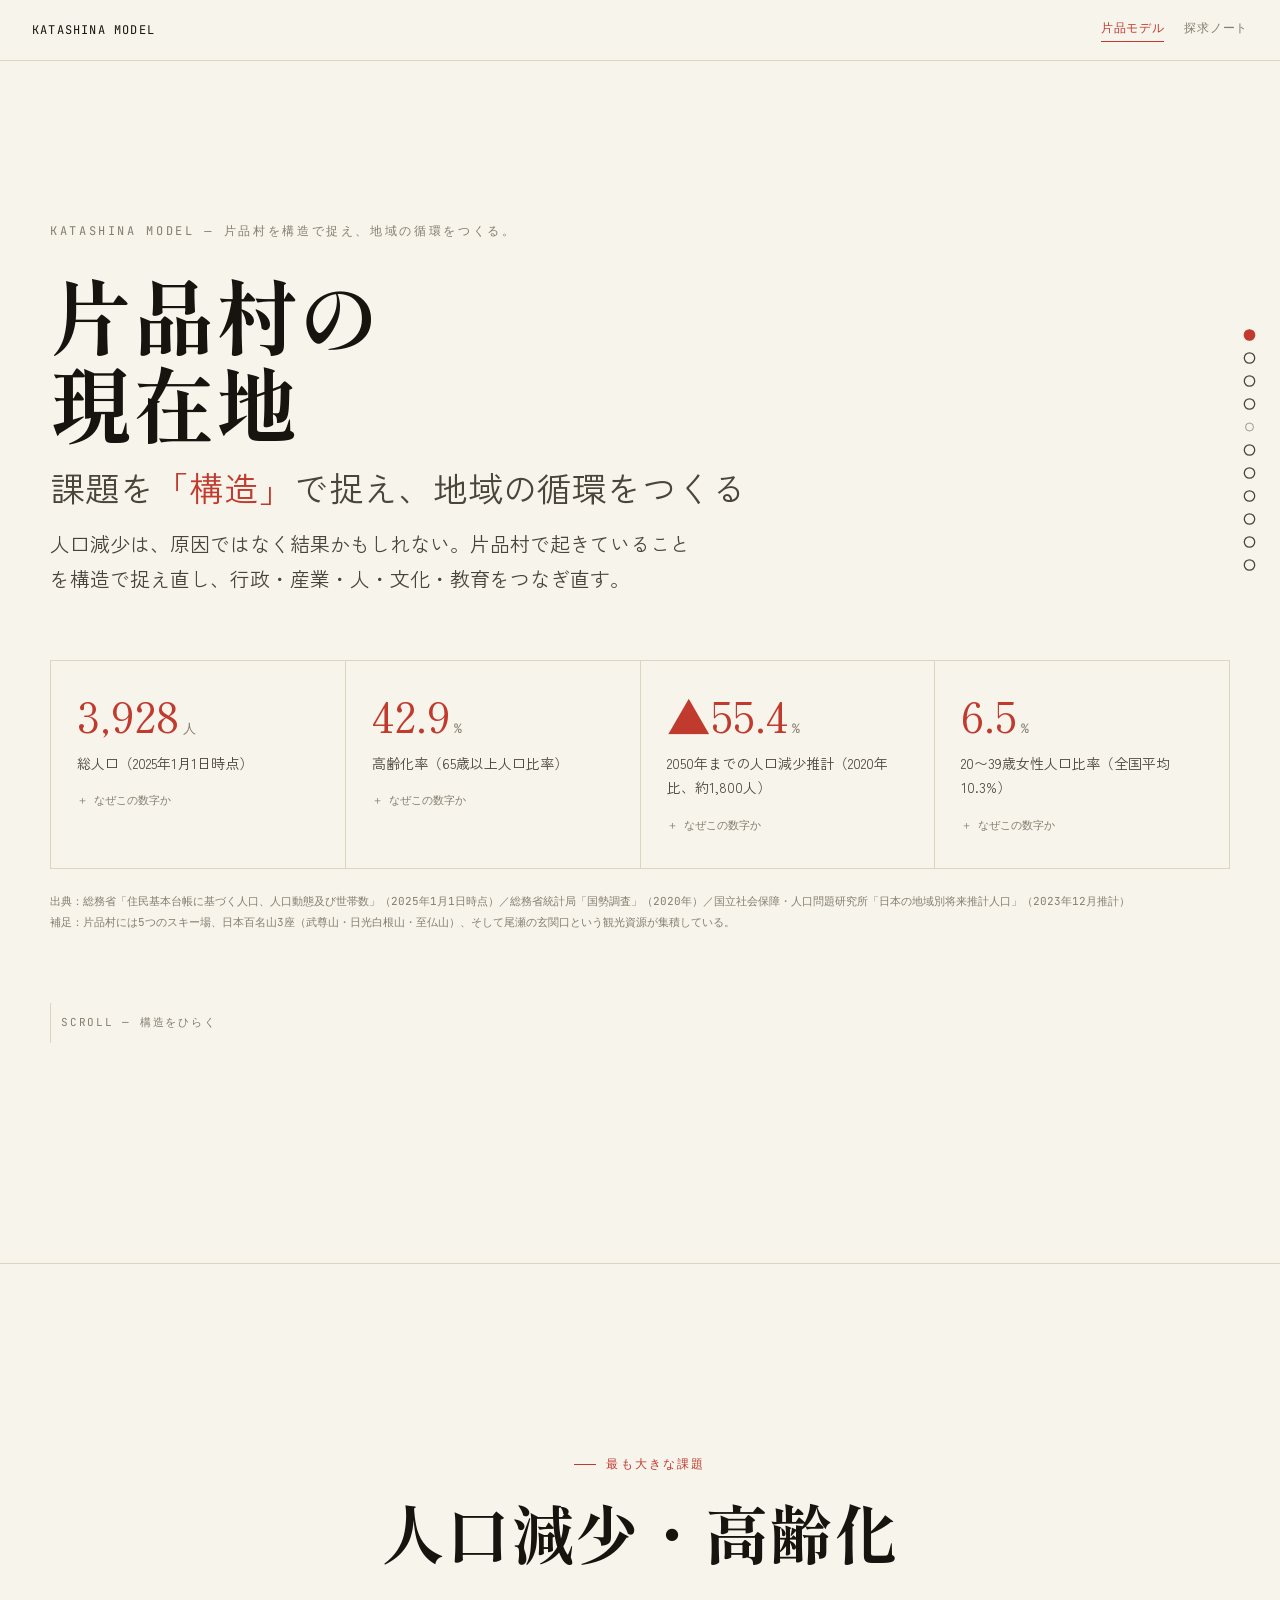
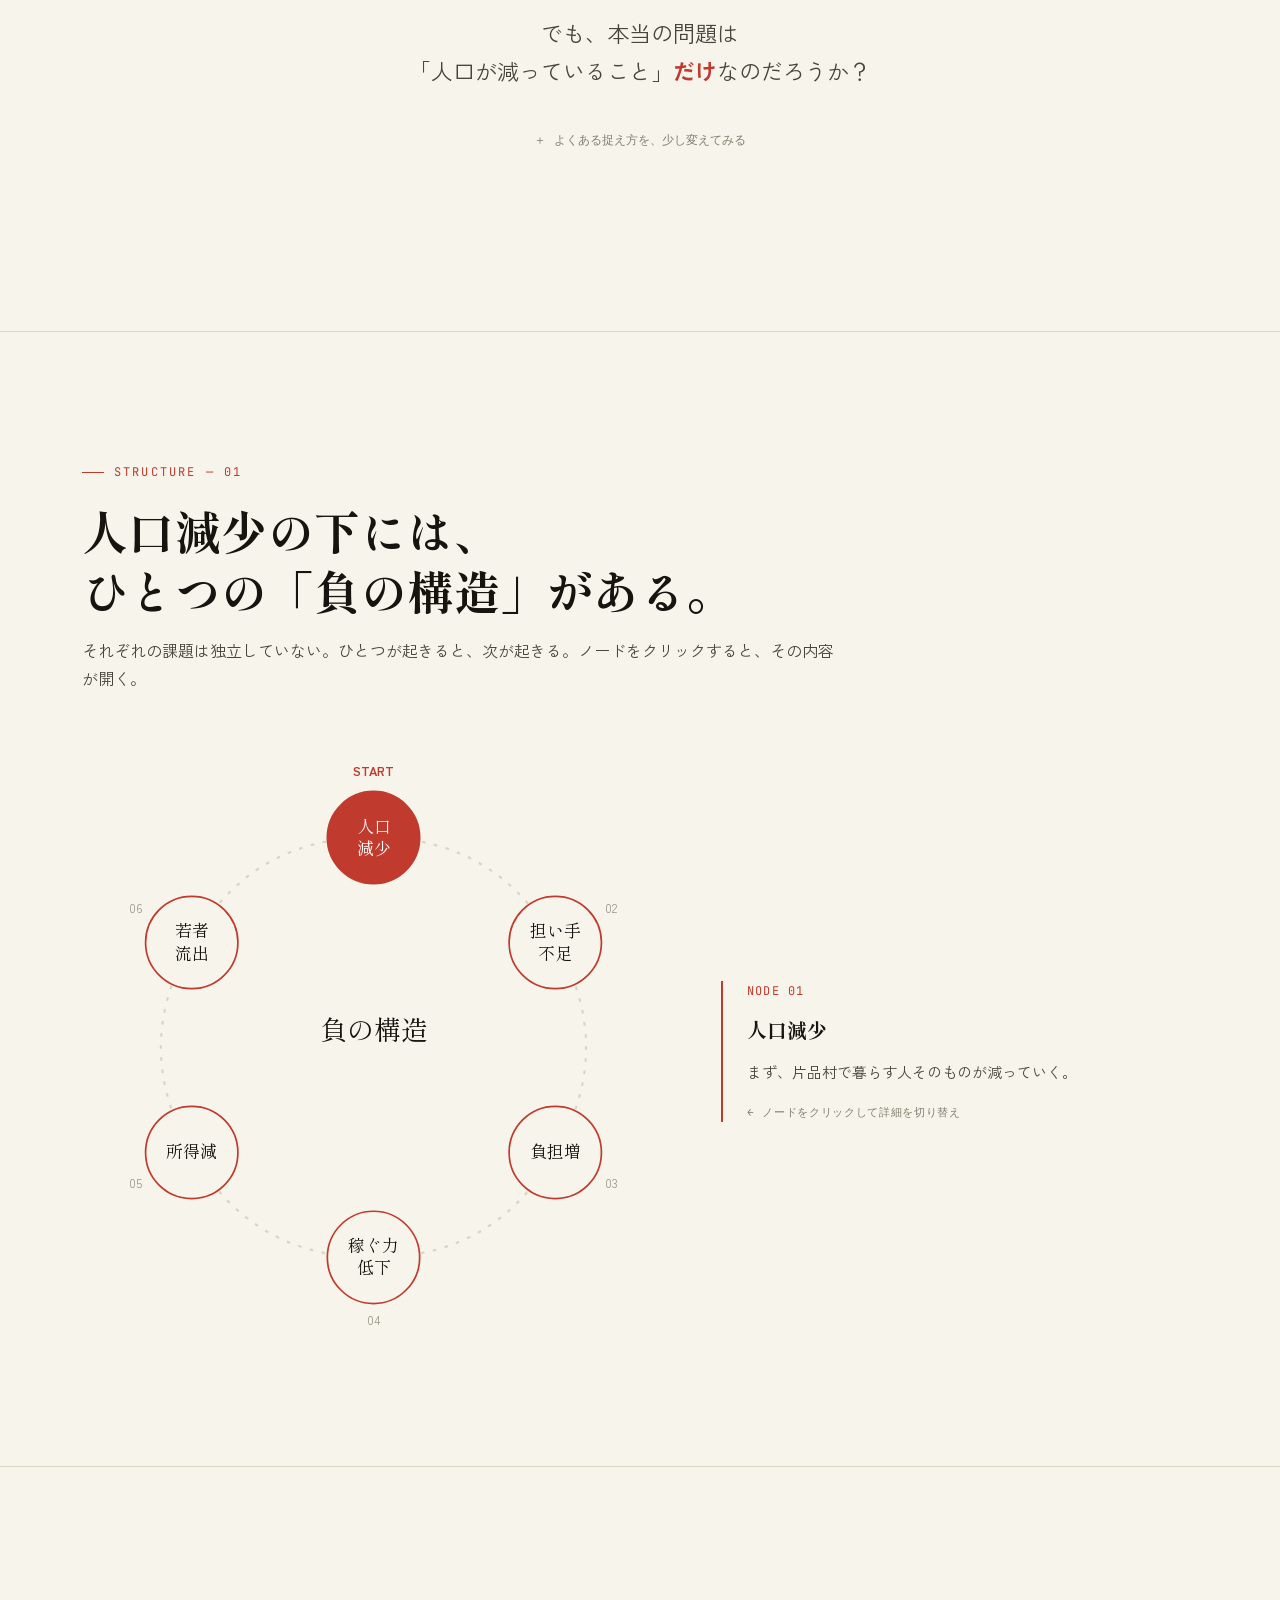
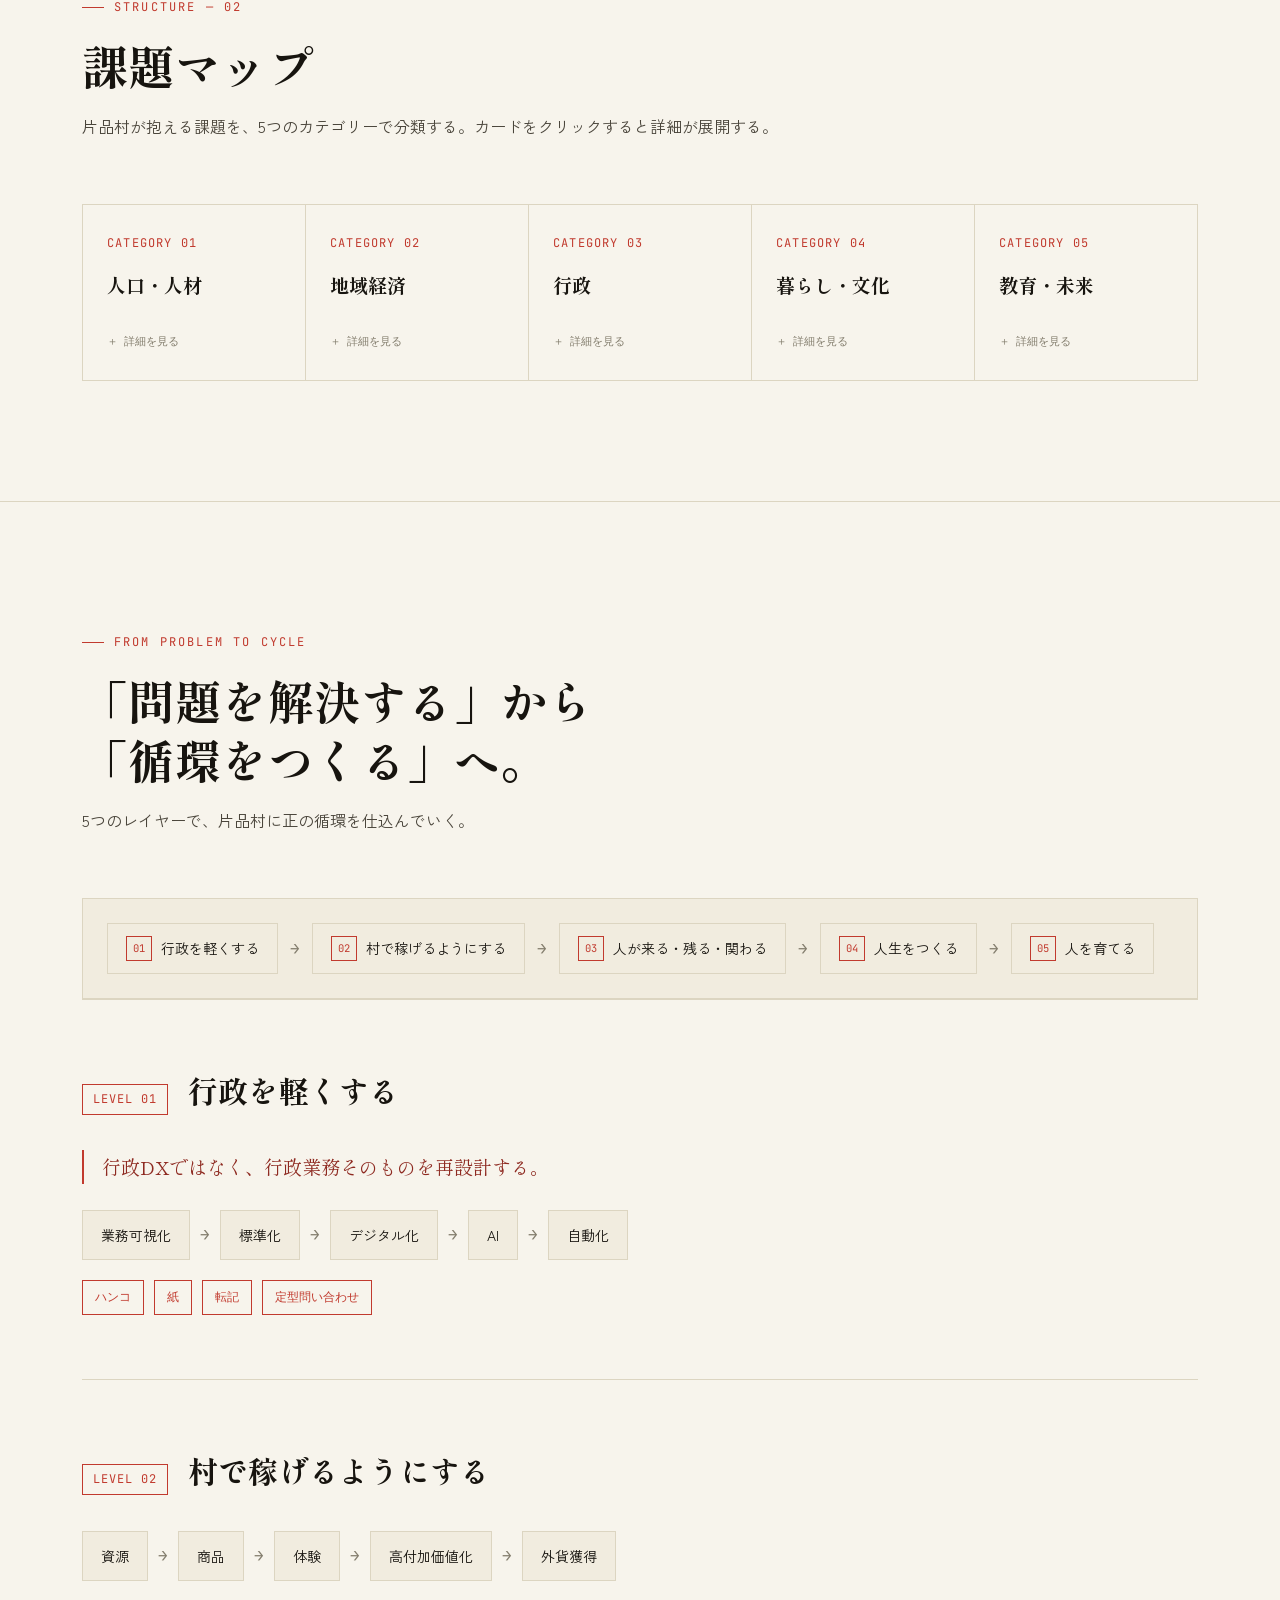
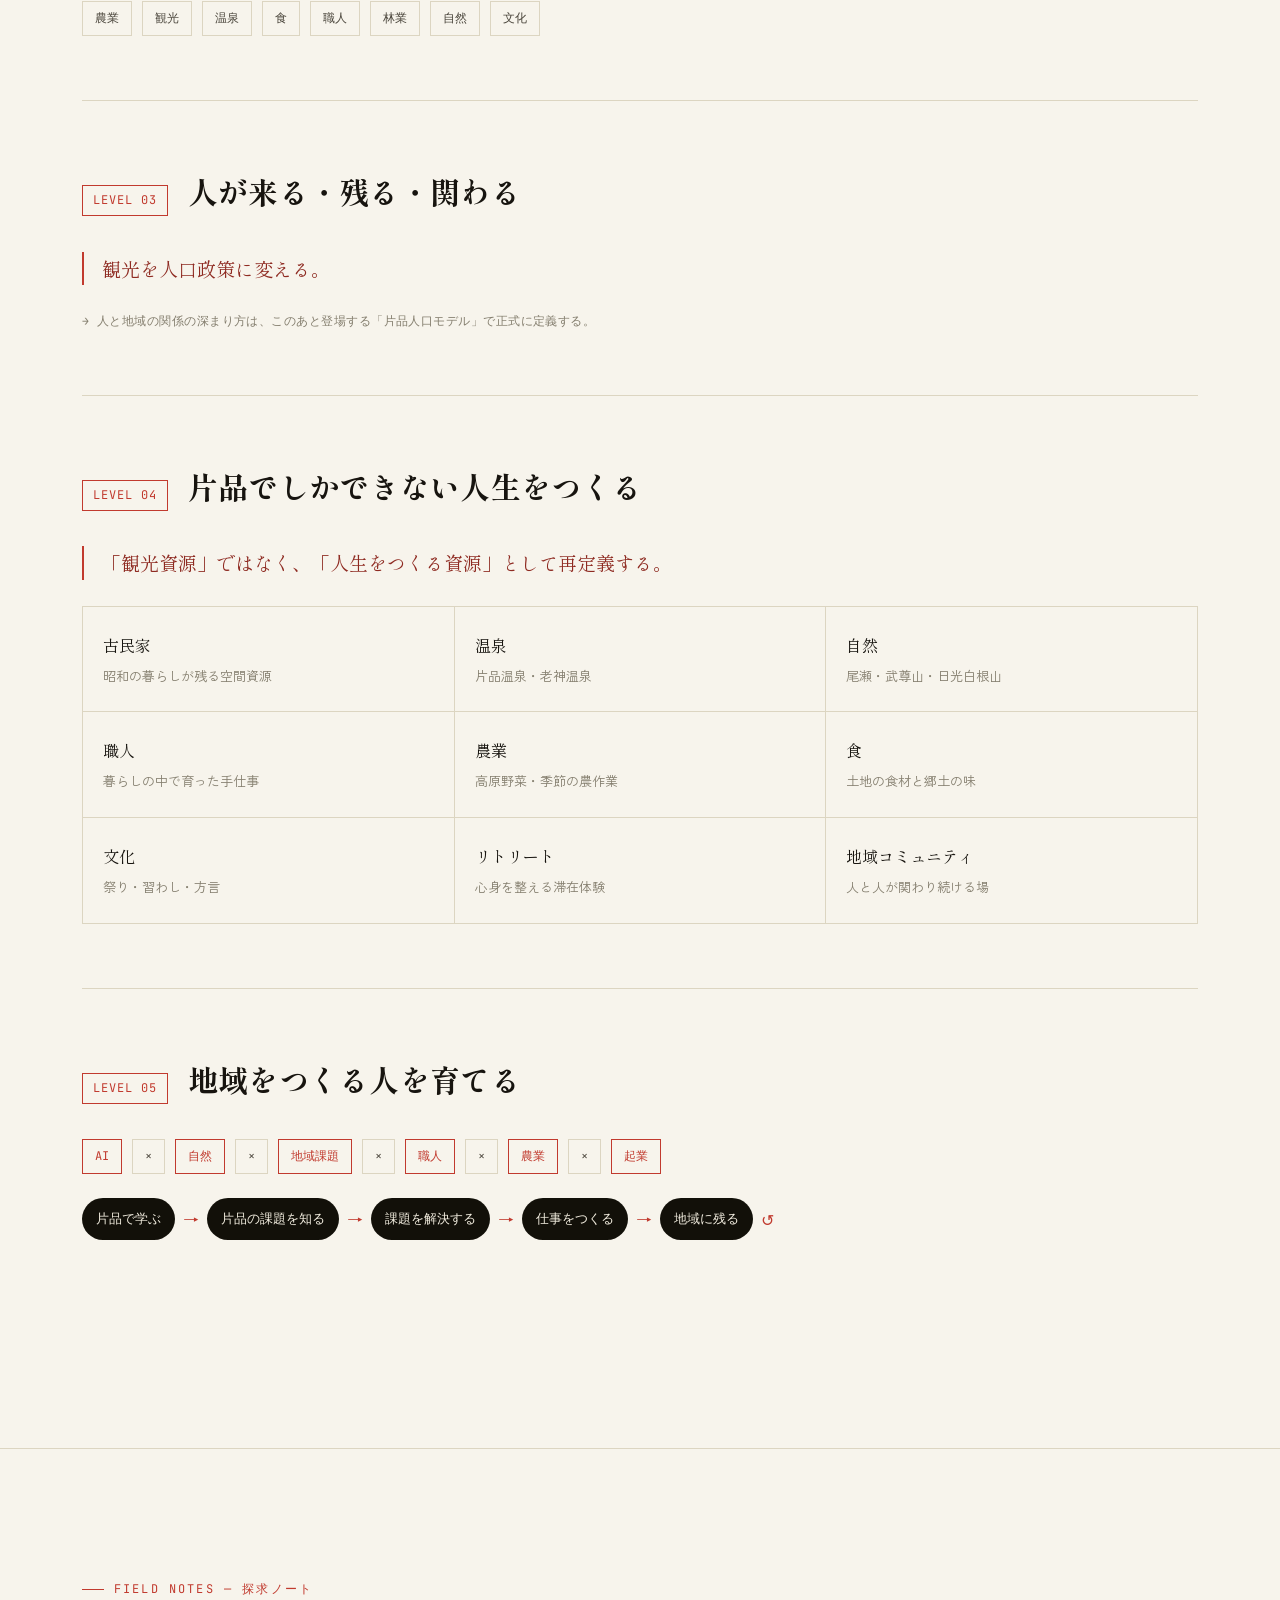
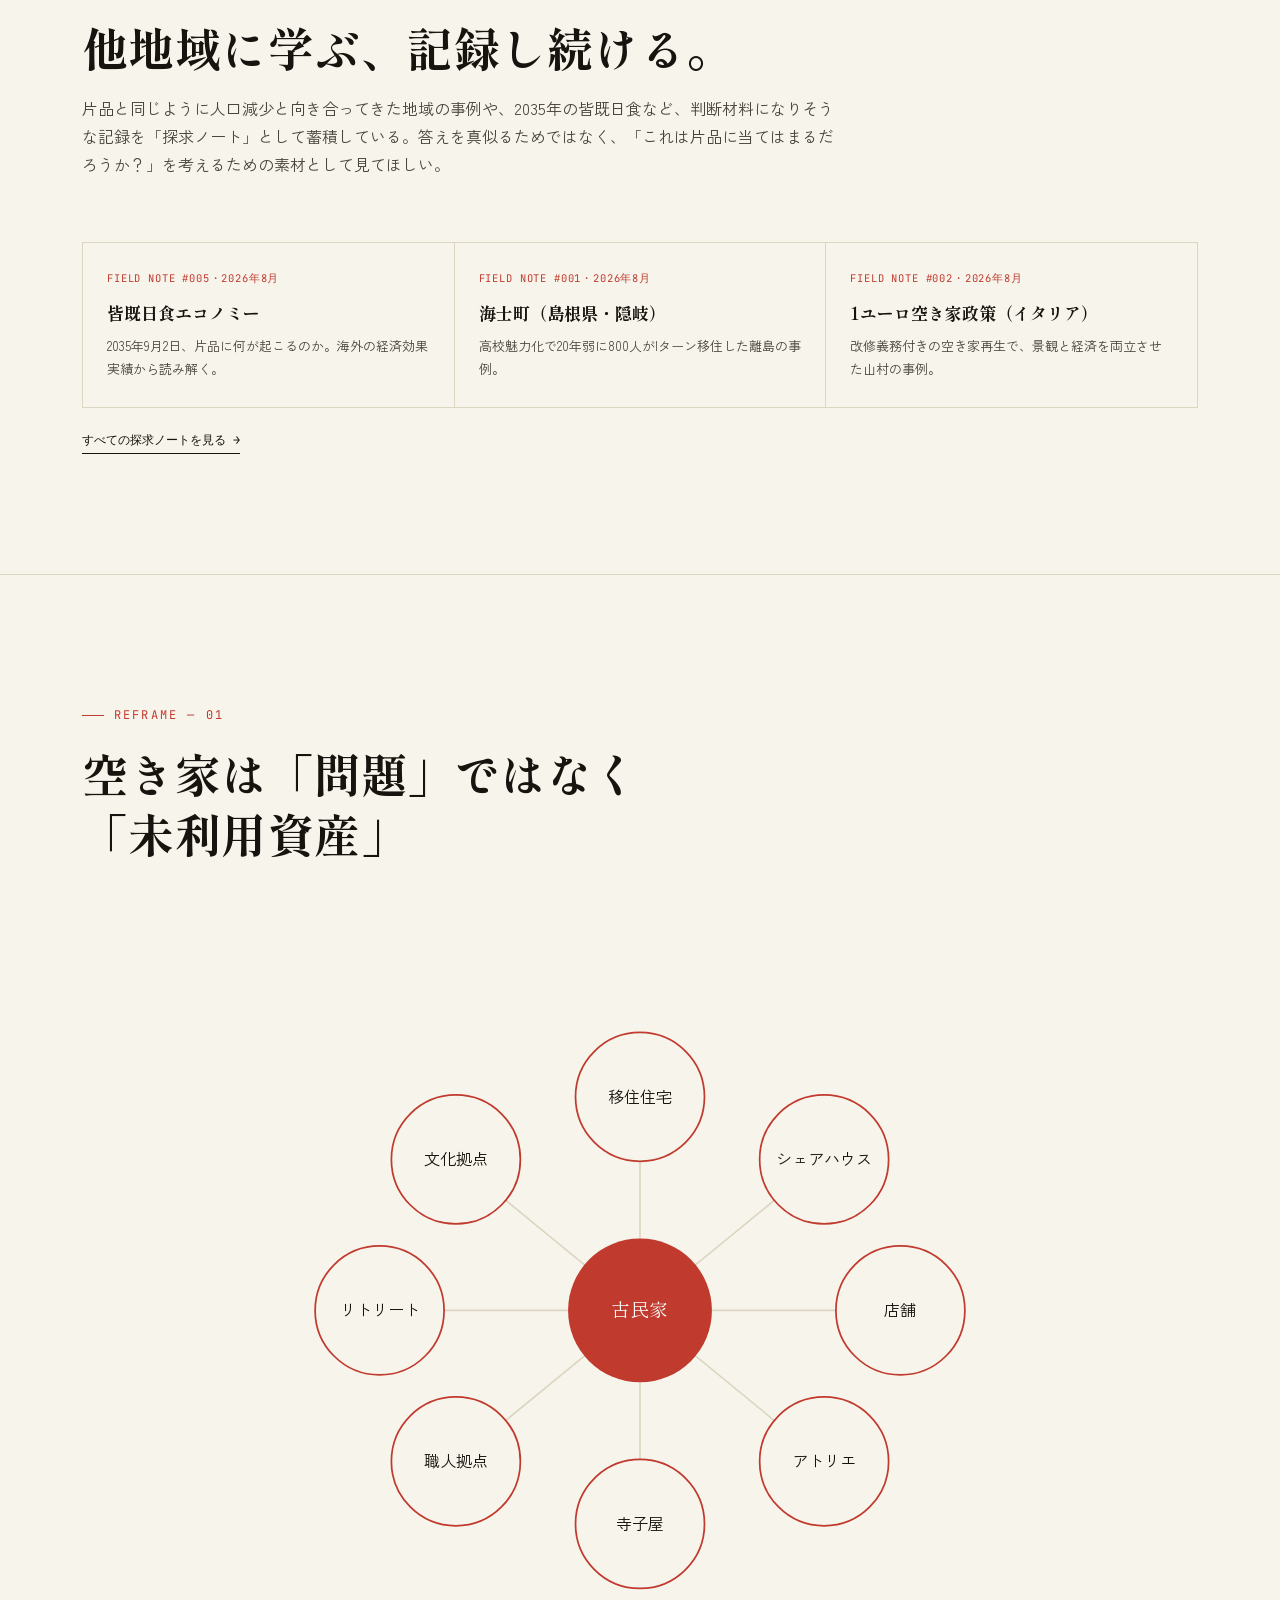
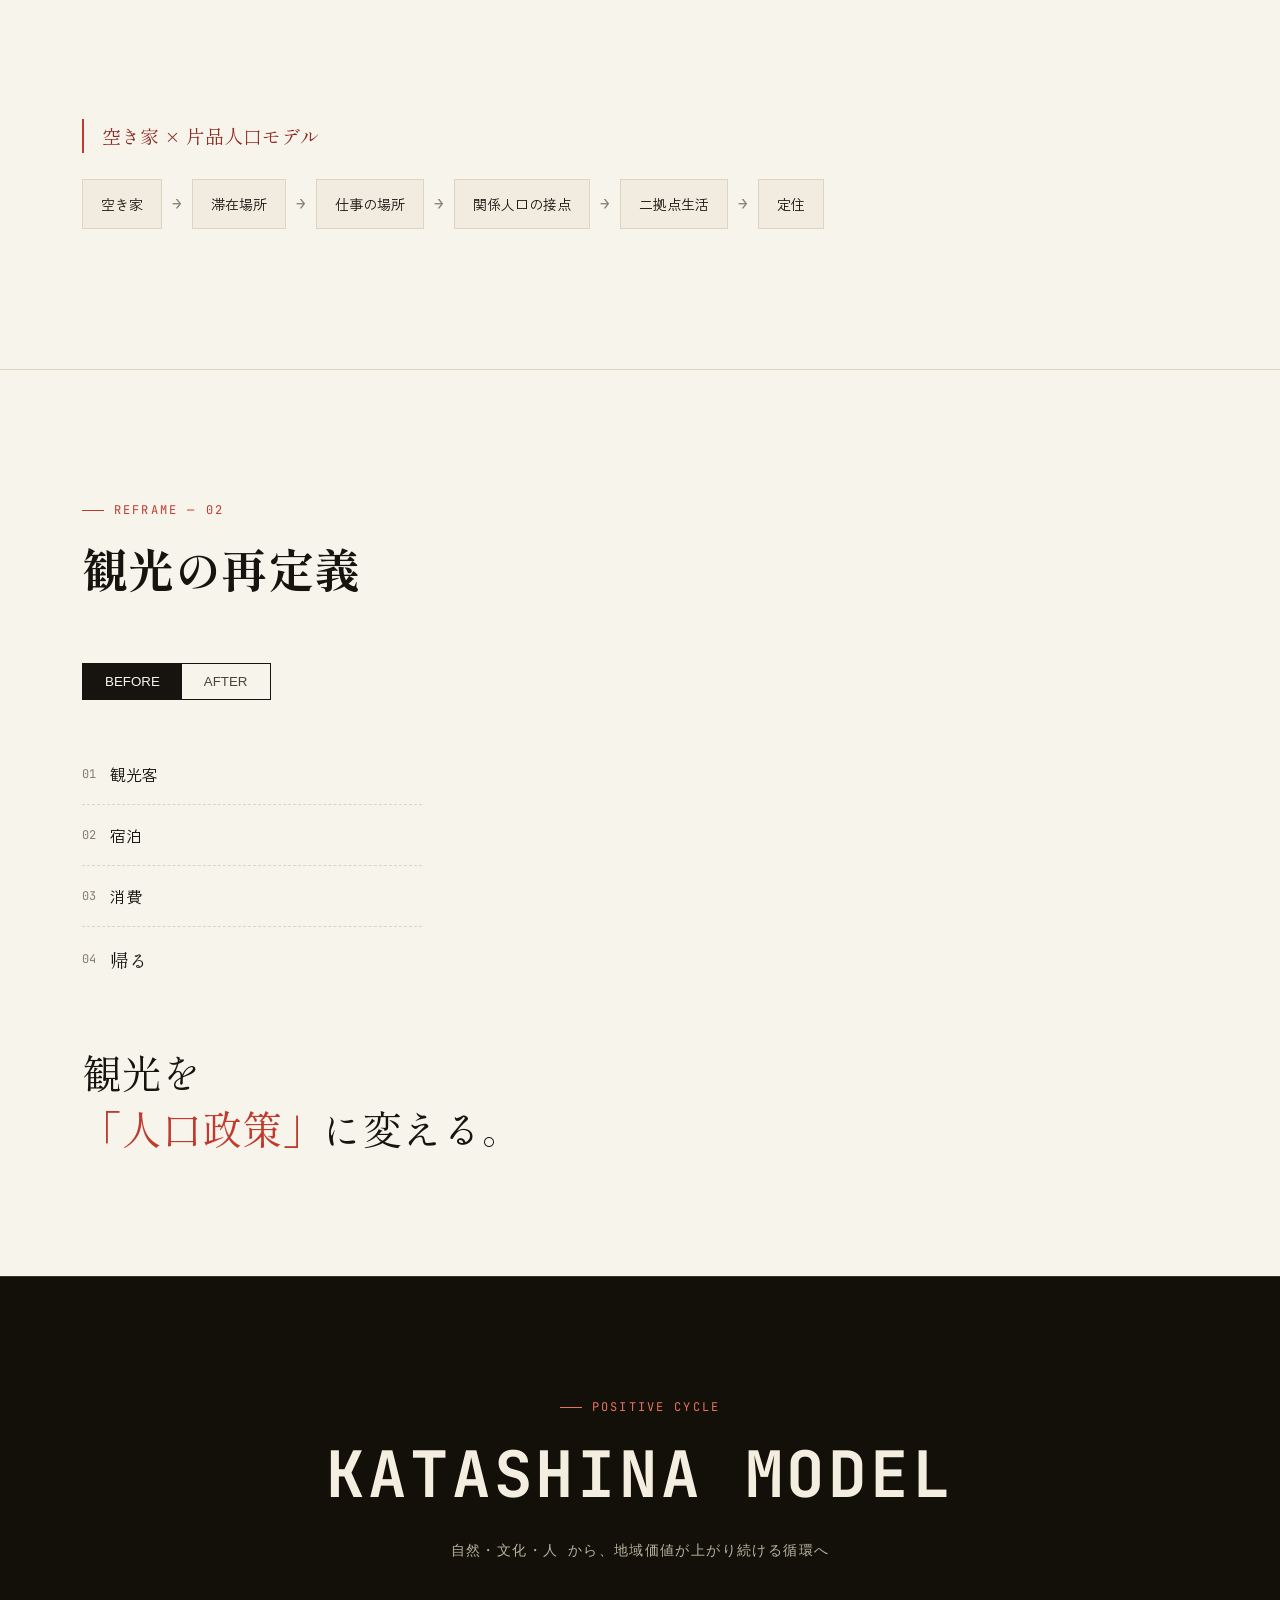
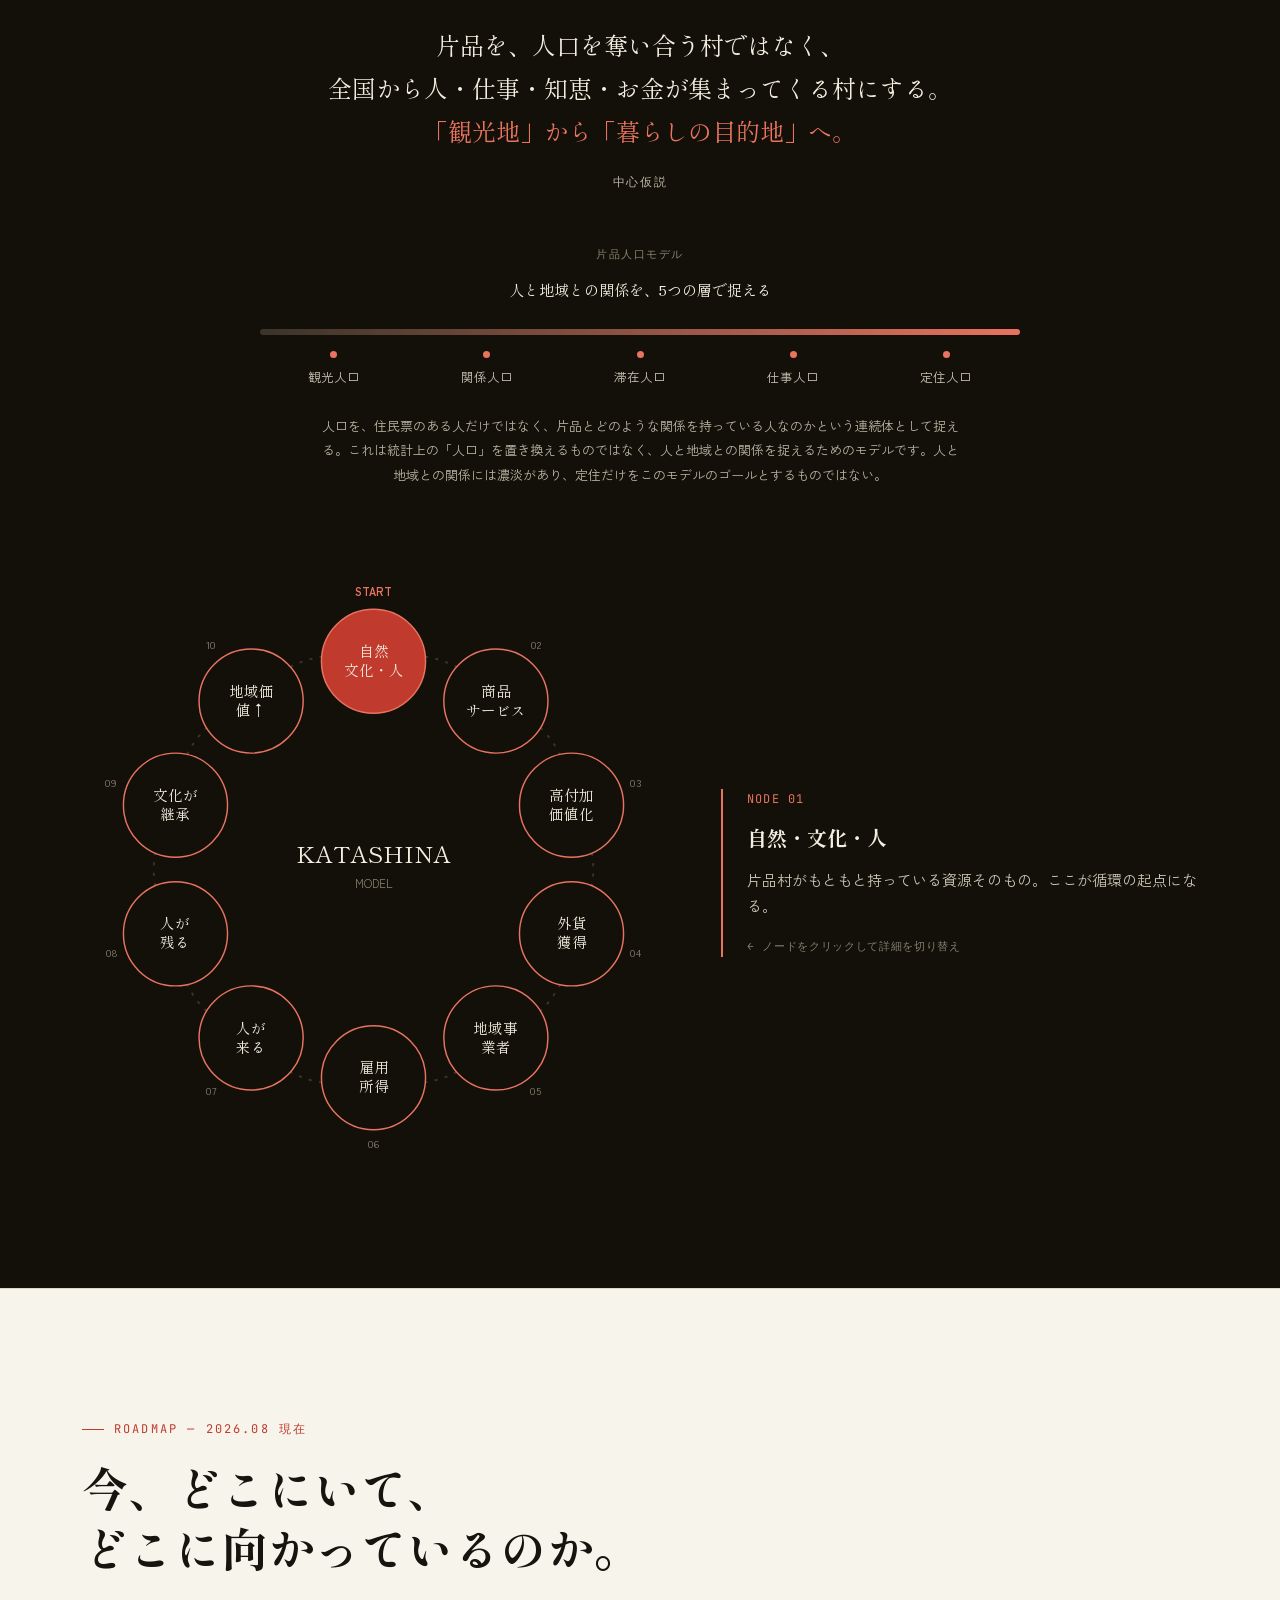
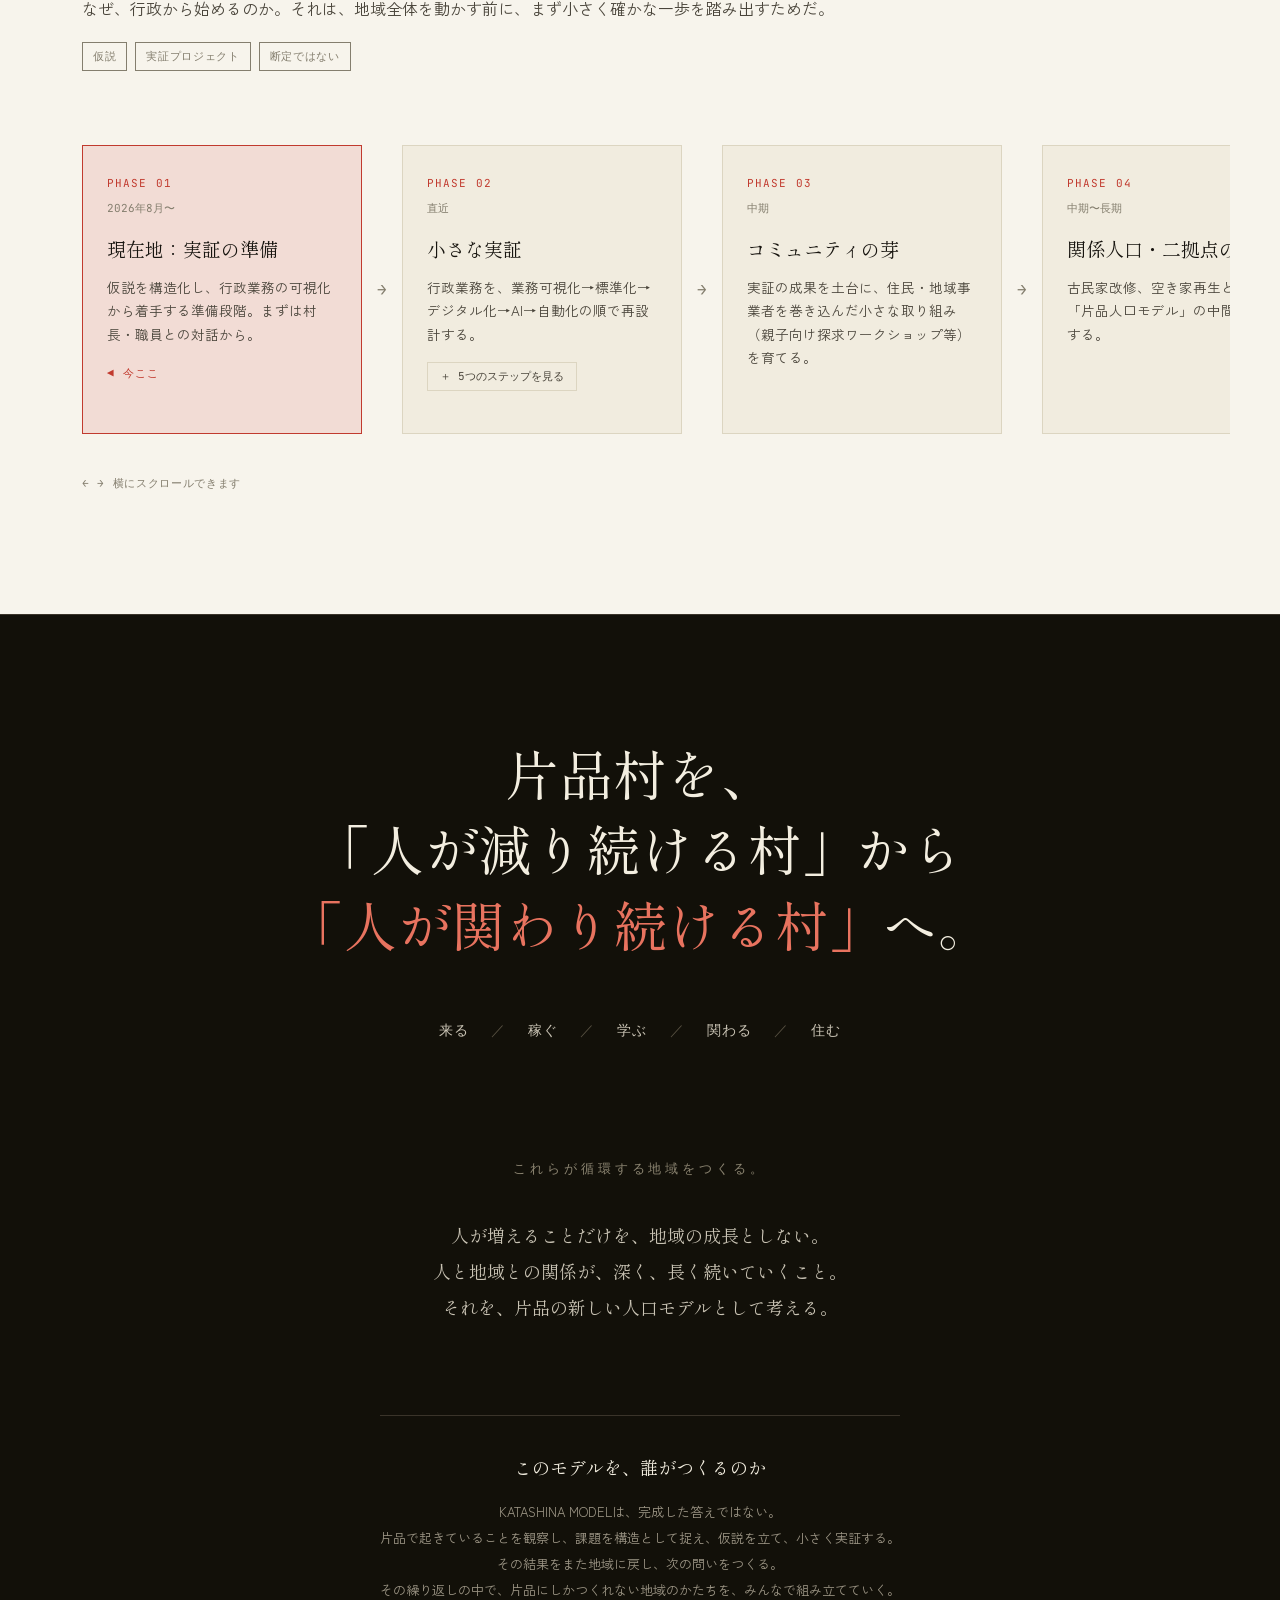
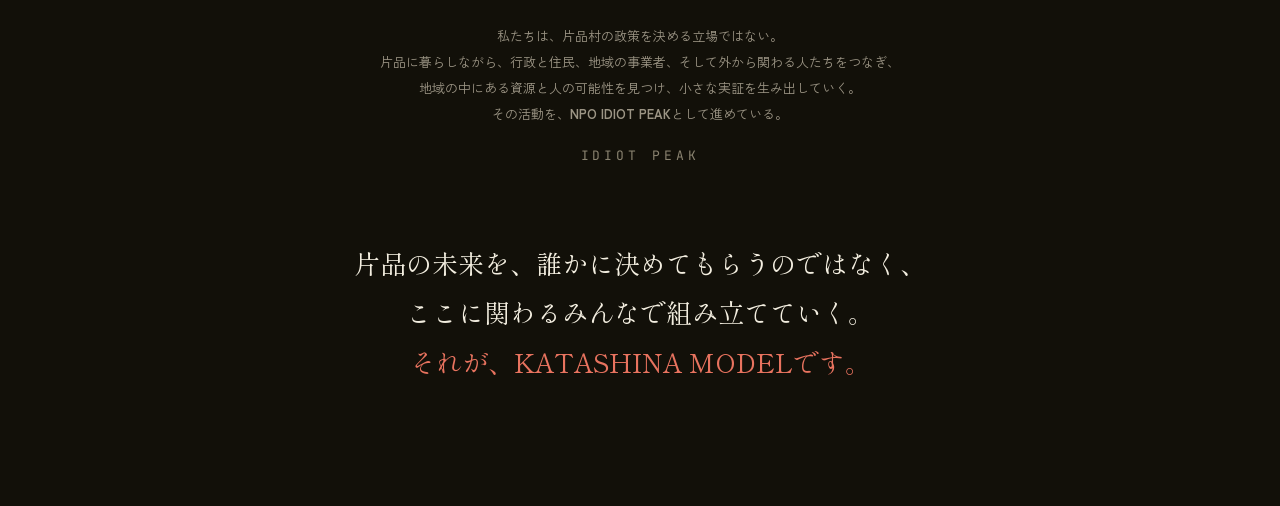
==== index.html @ b68d4187 "Wrap cycle node labels into two lines with more padding, bump CSS version" ====
<!DOCTYPE html>
<html lang="ja">
<head>
<meta charset="UTF-8">
<meta name="viewport" content="width=device-width, initial-scale=1.0">
<title>片品村の現在地 ― KATASHINA MODEL</title>
<link rel="preconnect" href="https://fonts.googleapis.com">
<link rel="preconnect" href="https://fonts.gstatic.com" crossorigin>
<link href="https://fonts.googleapis.com/css2?family=Shippori+Mincho:wght@400;500;600;700;800&family=Zen+Kaku+Gothic+New:wght@300;400;500;700;900&family=JetBrains+Mono:wght@400;500;600&display=swap" rel="stylesheet">
<link rel="stylesheet" href="style.css?v=4">
</head>
<body>

<header class="site-nav">
  <a class="brand" href="index.html">KATASHINA MODEL</a>
  <div class="links">
    <a class="nav-link current" href="index.html">片品モデル</a>
    <a class="nav-link" href="field-notes.html">探求ノート</a>
  </div>
</header>

<nav class="dotnav" id="dotnav"></nav>

<!-- HERO / SECTION 01 -->
<section class="section" id="s01" style="border-top:none; padding-top:0;">
  <div class="wrap hero">
    <div class="hero-kicker reveal">KATASHINA MODEL ― 片品村を構造で捉え、地域の循環をつくる。</div>
    <h1 class="reveal d1">片品村の<br>現在地<span style="display:block; font-size:0.42em; margin-top:22px; color:var(--ink-soft); font-family:var(--sans); font-weight:400;">課題を<em>「構造」</em>で捉え、地域の循環をつくる</span></h1>
    <p class="lead reveal d2">人口減少は、原因ではなく結果かもしれない。片品村で起きていることを構造で捉え直し、行政・産業・人・文化・教育をつなぎ直す。</p>

    <div class="stat-grid reveal d3">
      <div class="stat-card">
        <div><span class="stat-num">3,928</span><span class="stat-unit">人</span></div>
        <div class="stat-label">総人口（2025年1月1日時点）</div>
        <div class="stat-toggle"><span class="plus">＋</span> なぜこの数字か</div>
        <div class="stat-detail">
          <p>この数字単体では危機感が伝わりにくい。重要なのは減少の「ペース」と「年齢構成」で、右の3つの数字と合わせて読むことで、はじめて構造が見えてくる。すべての起点になる現在地の数字。</p>
        </div>
      </div>
      <div class="stat-card">
        <div><span class="stat-num">42.9</span><span class="stat-unit">%</span></div>
        <div class="stat-label">高齢化率（65歳以上人口比率）</div>
        <div class="stat-toggle"><span class="plus">＋</span> なぜこの数字か</div>
        <div class="stat-detail">
          <p>全国平均（約29%）を大きく上回る。担い手不足に直結する数字だが、高齢者を「負担」とだけ捉えるのではなく、暮らしに眠る知恵や職人技の「保有者」として見る視点も、片品モデルでは重視している（05 LEVEL04・LEVEL05と接続）。</p>
        </div>
      </div>
      <div class="stat-card">
        <div><span class="stat-num">▲55.4</span><span class="stat-unit">%</span></div>
        <div class="stat-label">2050年までの人口減少推計（2020年比、約1,800人）</div>
        <div class="stat-toggle"><span class="plus">＋</span> なぜこの数字か</div>
        <div class="stat-detail">
          <p>この数字は「何も対策をしなければこうなる」という基準線であり、確定した未来ではない。実際、片品村自身の総合計画でも、対策次第で2050年に2,600人以上を目指す複数シナリオが示されている。だからこそ「打ち手」が意味を持つ。</p>
        </div>
      </div>
      <div class="stat-card">
        <div><span class="stat-num">6.5</span><span class="stat-unit">%</span></div>
        <div class="stat-label">20〜39歳女性人口比率（全国平均10.3%）</div>
        <div class="stat-toggle"><span class="plus">＋</span> なぜこの数字か</div>
        <div class="stat-detail">
          <p>出産適齢期の女性人口比率が全国平均の3分の2以下しかない。出産人口そのものが増えなければ、長期的に人口は増えない構造的制約になっている。つまり、この年代の女性と接点を持てる観光・関係人口施策が必要ではないか、という仮説（HITOSアーユルヴェーダ・コミュニティ構想はこの仮説に基づく最初の一手）。</p>
        </div>
      </div>
    </div>
    <p class="sources reveal d4">
      出典：総務省「住民基本台帳に基づく人口、人口動態及び世帯数」（2025年1月1日時点）／総務省統計局「国勢調査」（2020年）／国立社会保障・人口問題研究所「日本の地域別将来推計人口」（2023年12月推計）<br>
      補足：片品村には5つのスキー場、日本百名山3座（武尊山・日光白根山・至仏山）、そして尾瀬の玄関口という観光資源が集積している。
    </p>

    <div class="scroll-cue"><div class="scroll-line"></div>SCROLL — 構造をひらく</div>
  </div>
</section>

<!-- SECTION 02 -->
<section class="section" id="s02">
  <div class="wrap q-block">
    <div class="eyebrow reveal">最も大きな課題</div>
    <h2 class="big disp reveal d1">人口減少・高齢化</h2>
    <p class="ask reveal d2">でも、本当の問題は<br class="mobile-only">「人口が減っていること」<strong>だけ</strong>なのだろうか？</p>

    <div class="q-toggle reveal d3"><span class="plus">＋</span> よくある捉え方を、少し変えてみる</div>
    <div class="q-column">
      <p>「人口減少」と聞くと、「もう仕方ない」「地方はどこも同じ」と、そこで思考が止まってしまうことがある。ニュースでも会議でも、同じような数字を見飽きるほど繰り返し聞かされてきたからかもしれない。</p>
      <p>でも、「人口減少」というひとつの言葉でまとめてしまうと、村の中で実際に起きている無数の小さな出来事——誰かが村を出て行った理由、担い手が減って祭りの規模が縮んだこと、空き家がひとつ増えたこと——が、かえって見えなくなってしまう。</p>
      <p>人口減少は、原因ではなく、いろいろな出来事が積み重なった「結果」なのかもしれない。だとしたら、人口の数字だけを追いかけても、根本のところは変わらない。</p>
      <p>このページでは、人口減少という大きな言葉を一度分解して、片品村の中で実際に何が起きているのかを、ひとつずつ見ていきたい。</p>
    </div>
  </div>
</section>

<!-- SECTION 03: 負の構造 -->
<section class="section" id="s03">
  <div class="wrap">
    <div class="s-head reveal">
      <div class="eyebrow">STRUCTURE — 01</div>
      <h2>人口減少の下には、<br>ひとつの「負の構造」がある。</h2>
      <p>それぞれの課題は独立していない。ひとつが起きると、次が起きる。ノードをクリックすると、その内容が開く。</p>
    </div>
    <div class="cycle-wrap reveal d1">
      <div class="cycle-svg-box"><svg id="cycle-neg" viewBox="0 0 480 480"></svg></div>
      <div class="cycle-detail" id="cycle-neg-detail">
        <div class="idx">NODE 01</div>
        <h4>人口減少</h4>
        <p>まず、片品村で暮らす人そのものが減っていく。</p>
        <div class="cycle-hint">← ノードをクリックして詳細を切り替え</div>
      </div>
    </div>
  </div>
</section>

<!-- SECTION 04: 課題マップ -->
<section class="section" id="s04">
  <div class="wrap">
    <div class="s-head reveal">
      <div class="eyebrow">STRUCTURE — 02</div>
      <h2>課題マップ</h2>
      <p>片品村が抱える課題を、5つのカテゴリーで分類する。カードをクリックすると詳細が展開する。</p>
    </div>
    <div class="cat-grid reveal d1" id="cat-grid"></div>
  </div>
</section>

<!-- SECTION 05: 打ち手 -->
<section class="section" id="s05">
  <div class="wrap">
    <div class="s-head reveal">
      <div class="eyebrow">FROM PROBLEM TO CYCLE</div>
      <h2>「問題を解決する」から<br>「循環をつくる」へ。</h2>
      <p>5つのレイヤーで、片品村に正の循環を仕込んでいく。</p>
    </div>

    <div class="level-overview reveal d1">
      <a class="chain-step lv-step" href="#lv01"><span class="lv-num">01</span>行政を軽くする</a>
      <span class="chain-arrow">→</span>
      <a class="chain-step lv-step" href="#lv02"><span class="lv-num">02</span>村で稼げるようにする</a>
      <span class="chain-arrow">→</span>
      <a class="chain-step lv-step" href="#lv03"><span class="lv-num">03</span>人が来る・残る・関わる</a>
      <span class="chain-arrow">→</span>
      <a class="chain-step lv-step" href="#lv04"><span class="lv-num">04</span>人生をつくる</a>
      <span class="chain-arrow">→</span>
      <a class="chain-step lv-step" href="#lv05"><span class="lv-num">05</span>人を育てる</a>
    </div>

    <div class="level reveal" id="lv01">
      <div class="level-head"><span class="level-tag">LEVEL 01</span><h3>行政を軽くする</h3></div>
      <div class="level-msg">行政DXではなく、行政業務そのものを再設計する。</div>
      <div class="chain">
        <div class="chain-step">業務可視化</div><div class="chain-arrow">→</div>
        <div class="chain-step">標準化</div><div class="chain-arrow">→</div>
        <div class="chain-step">デジタル化</div><div class="chain-arrow">→</div>
        <div class="chain-step">AI</div><div class="chain-arrow">→</div>
        <div class="chain-step">自動化</div>
      </div>
      <div class="tag-row">
        <span class="tag hot">ハンコ</span><span class="tag hot">紙</span><span class="tag hot">転記</span><span class="tag hot">定型問い合わせ</span>
      </div>
    </div>

    <div class="level reveal" id="lv02">
      <div class="level-head"><span class="level-tag">LEVEL 02</span><h3>村で稼げるようにする</h3></div>
      <div class="chain">
        <div class="chain-step">資源</div><div class="chain-arrow">→</div>
        <div class="chain-step">商品</div><div class="chain-arrow">→</div>
        <div class="chain-step">体験</div><div class="chain-arrow">→</div>
        <div class="chain-step">高付加価値化</div><div class="chain-arrow">→</div>
        <div class="chain-step">外貨獲得</div>
      </div>
      <div class="tag-row">
        <span class="tag">農業</span><span class="tag">観光</span><span class="tag">温泉</span><span class="tag">食</span><span class="tag">職人</span><span class="tag">林業</span><span class="tag">自然</span><span class="tag">文化</span>
      </div>
    </div>

    <div class="level reveal" id="lv03">
      <div class="level-head"><span class="level-tag">LEVEL 03</span><h3>人が来る・残る・関わる</h3></div>
      <div class="level-msg">観光を人口政策に変える。</div>
      <div class="note">→ 人と地域の関係の深まり方は、このあと登場する「片品人口モデル」で正式に定義する。</div>
    </div>

    <div class="level reveal" id="lv04">
      <div class="level-head"><span class="level-tag">LEVEL 04</span><h3>片品でしかできない人生をつくる</h3></div>
      <div class="level-msg">「観光資源」ではなく、「人生をつくる資源」として再定義する。</div>
      <div class="card-grid" id="level4-grid"></div>
    </div>

    <div class="level reveal" id="lv05">
      <div class="level-head"><span class="level-tag">LEVEL 05</span><h3>地域をつくる人を育てる</h3></div>
      <div class="tag-row">
        <span class="tag hot">AI</span><span class="tag">×</span><span class="tag hot">自然</span><span class="tag">×</span><span class="tag hot">地域課題</span><span class="tag">×</span><span class="tag hot">職人</span><span class="tag">×</span><span class="tag hot">農業</span><span class="tag">×</span><span class="tag hot">起業</span>
      </div>
      <div class="mini-cycle-row">
        <div class="node">片品で学ぶ</div><div class="arrow">→</div>
        <div class="node">片品の課題を知る</div><div class="arrow">→</div>
        <div class="node">課題を解決する</div><div class="arrow">→</div>
        <div class="node">仕事をつくる</div><div class="arrow">→</div>
        <div class="node">地域に残る</div><div class="arrow">↺</div>
      </div>
    </div>
  </div>
</section>

<!-- SECTION 05.5: 探求ノート ダイジェスト -->
<section class="section" id="s055">
  <div class="wrap">
    <div class="s-head reveal">
      <div class="eyebrow">FIELD NOTES — 探求ノート</div>
      <h2>他地域に学ぶ、記録し続ける。</h2>
      <p>片品と同じように人口減少と向き合ってきた地域の事例や、2035年の皆既日食など、判断材料になりそうな記録を「探求ノート」として蓄積している。答えを真似るためではなく、「これは片品に当てはまるだろうか？」を考えるための素材として見てほしい。</p>
    </div>
    <div class="note-teaser-grid reveal d1">
      <a class="note-teaser" href="field-notes.html#note-005">
        <div class="nt-tag">FIELD NOTE #005・2026年8月</div>
        <h4>皆既日食エコノミー</h4>
        <p>2035年9月2日、片品に何が起こるのか。海外の経済効果実績から読み解く。</p>
      </a>
      <a class="note-teaser" href="field-notes.html#note-001">
        <div class="nt-tag">FIELD NOTE #001・2026年8月</div>
        <h4>海士町（島根県・隠岐）</h4>
        <p>高校魅力化で20年弱に800人がIターン移住した離島の事例。</p>
      </a>
      <a class="note-teaser" href="field-notes.html#note-002">
        <div class="nt-tag">FIELD NOTE #002・2026年8月</div>
        <h4>1ユーロ空き家政策（イタリア）</h4>
        <p>改修義務付きの空き家再生で、景観と経済を両立させた山村の事例。</p>
      </a>
    </div>
    <a class="note-more reveal d2" href="field-notes.html">すべての探求ノートを見る →</a>
  </div>
</section>

<!-- SECTION 06: 空き家の再定義 -->
<section class="section" id="s06">
  <div class="wrap">
    <div class="s-head reveal">
      <div class="eyebrow">REFRAME — 01</div>
      <h2>空き家は「問題」ではなく<br>「未利用資産」</h2>
    </div>
    <div class="branch-wrap reveal d1">
      <svg id="akiya-branch" class="branch-svg" viewBox="0 0 900 520"></svg>
    </div>
    <div class="reveal d2" style="margin-top:20px;">
      <div class="level-msg" style="margin-top:0;">空き家 × 片品人口モデル</div>
      <div class="chain">
        <div class="chain-step">空き家</div><div class="chain-arrow">→</div>
        <div class="chain-step">滞在場所</div><div class="chain-arrow">→</div>
        <div class="chain-step">仕事の場所</div><div class="chain-arrow">→</div>
        <div class="chain-step">関係人口の接点</div><div class="chain-arrow">→</div>
        <div class="chain-step">二拠点生活</div><div class="chain-arrow">→</div>
        <div class="chain-step">定住</div>
      </div>
    </div>
  </div>
</section>

<!-- SECTION 07: 観光の再定義 -->
<section class="section" id="s07">
  <div class="wrap">
    <div class="s-head reveal">
      <div class="eyebrow">REFRAME — 02</div>
      <h2>観光の再定義</h2>
    </div>
    <div class="ba-toggle reveal d1" id="ba-toggle">
      <button data-mode="before" class="active">BEFORE</button>
      <button data-mode="after">AFTER</button>
    </div>
    <div class="reveal d2">
      <div class="ba-flow before" id="ba-flow"></div>
    </div>
    <div class="ba-caption reveal d3">観光を<br><em>「人口政策」</em>に変える。</div>
  </div>
</section>

<!-- SECTION 08: KATASHINA MODEL -->
<section class="section dark" id="s08">
  <div class="wrap">
    <div class="eyebrow reveal" style="justify-content:center; display:flex;">POSITIVE CYCLE</div>
    <h2 class="km-title reveal d1">KATASHINA MODEL</h2>
    <p class="km-sub reveal d2">自然・文化・人 から、地域価値が上がり続ける循環へ</p>

    <div class="km-hypothesis reveal d2">
      片品を、人口を奪い合う村ではなく、<br>
      全国から人・仕事・知恵・お金が集まってくる村にする。<br>
      <em>「観光地」から「暮らしの目的地」へ。</em>
    </div>
    <div class="km-sub2 reveal d2">中心仮説</div>

    <div class="pop-model reveal d2">
      <div class="pop-model-title">片品人口モデル</div>
      <div class="pop-model-sub">人と地域との関係を、5つの層で捉える</div>
      <div class="grad-scale">
        <div class="grad-bar"></div>
        <div class="grad-labels">
          <span>観光人口</span><span>関係人口</span><span>滞在人口</span><span>仕事人口</span><span>定住人口</span>
        </div>
      </div>
      <p class="pop-model-note">人口を、住民票のある人だけではなく、片品とどのような関係を持っている人なのかという連続体として捉える。これは統計上の「人口」を置き換えるものではなく、人と地域との関係を捉えるためのモデルです。人と地域との関係には濃淡があり、定住だけをこのモデルのゴールとするものではない。</p>
    </div>

    <div class="cycle-wrap reveal d3">
      <div class="cycle-svg-box"><svg id="cycle-pos" viewBox="0 0 560 560"></svg></div>
      <div class="cycle-detail" id="cycle-pos-detail" style="border-left-color:#E8735F;">
        <div class="idx" style="color:#E8735F;">NODE 01</div>
        <h4 style="color:var(--dark-ink);">自然・文化・人</h4>
        <p>片品村がもともと持っている資源そのもの。ここが循環の起点になる。</p>
        <div class="cycle-hint">← ノードをクリックして詳細を切り替え</div>
      </div>
    </div>
  </div>
</section>

<!-- SECTION 09: マイルストーン -->
<section class="section" id="s09">
  <div class="wrap">
    <div class="s-head reveal">
      <div class="eyebrow">ROADMAP — 2026.08 現在</div>
      <h2>今、どこにいて、<br>どこに向かっているのか。</h2>
      <p>なぜ、行政から始めるのか。それは、地域全体を動かす前に、まず小さく確かな一歩を踏み出すためだ。</p>
      <div class="badge-row"><span class="badge">仮説</span><span class="badge">実証プロジェクト</span><span class="badge">断定ではない</span></div>
    </div>

    <div class="roadmap-scroll reveal d1">
      <div class="roadmap-track">
        <div class="rm-card active">
          <div class="rm-phase">PHASE 01</div>
          <div class="rm-when">2026年8月〜</div>
          <div class="rm-title">現在地：実証の準備</div>
          <p class="rm-desc">仮説を構造化し、行政業務の可視化から着手する準備段階。まずは村長・職員との対話から。</p>
          <div class="rm-now">◀ 今ここ</div>
        </div>
        <div class="rm-arrow">→</div>

        <div class="rm-card">
          <div class="rm-phase">PHASE 02</div>
          <div class="rm-when">直近</div>
          <div class="rm-title">小さな実証</div>
          <p class="rm-desc">行政業務を、業務可視化→標準化→デジタル化→AI→自動化の順で再設計する。</p>
          <button class="rm-toggle" type="button">＋ 5つのステップを見る</button>
          <ol class="rm-steps">
            <li>① 業務フローを聞く — 現場の職員に、実際の業務の流れをヒアリングする</li>
            <li>② 業務を可視化する — ハンコ・紙・転記・住民対応など、業務の全体像を図にする</li>
            <li>③「なくせる仕事」を見つける — そもそも要らない工程、重複している作業を洗い出す</li>
            <li>④ AI・デジタル化する — 残す必要がある業務を、AIとデジタルツールで効率化する</li>
            <li>⑤ 職員が本来やるべき仕事に戻る — 定型業務から解放された時間を、住民対応や政策づくりに使う</li>
          </ol>
        </div>
        <div class="rm-arrow">→</div>

        <div class="rm-card">
          <div class="rm-phase">PHASE 03</div>
          <div class="rm-when">中期</div>
          <div class="rm-title">コミュニティの芽</div>
          <p class="rm-desc">実証の成果を土台に、住民・地域事業者を巻き込んだ小さな取り組み（親子向け探求ワークショップ等）を育てる。</p>
        </div>
        <div class="rm-arrow">→</div>

        <div class="rm-card">
          <div class="rm-phase">PHASE 04</div>
          <div class="rm-when">中期〜長期</div>
          <div class="rm-title">関係人口・二拠点の拡大</div>
          <p class="rm-desc">古民家改修、空き家再生と連動し、「片品人口モデル」の中間層を厚くする。</p>
        </div>
        <div class="rm-arrow">→</div>

        <div class="rm-card">
          <div class="rm-phase">PHASE 05</div>
          <div class="rm-when">2035年9月2日</div>
          <div class="rm-title">皆既日食を共に祝う</div>
          <p class="rm-desc">宿泊者と村民が一緒に迎える日。KATASHINA MODELが実際に動いているかを確かめる、最初の大きな節目。</p>
        </div>
      </div>
    </div>
    <div class="roadmap-hint reveal d2">← → 横にスクロールできます</div>
  </div>
</section>

<!-- SECTION 10: 最後のメッセージ -->
<section class="section dark" id="s10">
  <div class="wrap closing">
    <div class="line reveal">片品村を、<br>「人が減り続ける村」から<br><em>「人が関わり続ける村」</em>へ。</div>
    <div class="verbs reveal d1">
      <span>来る</span><span>稼ぐ</span><span>学ぶ</span><span>関わる</span><span>住む</span>
    </div>
    <div class="reveal d2">
      <div class="final">これらが循環する地域をつくる。</div>
    </div>
    <div class="closing-note reveal d2">
      人が増えることだけを、地域の成長としない。<br>
      人と地域との関係が、深く、長く続いていくこと。<br>
      それを、片品の新しい人口モデルとして考える。
    </div>

    <div class="np-block reveal d3">
      <div class="np-title">このモデルを、誰がつくるのか</div>
      <p class="np-text">
        KATASHINA MODELは、完成した答えではない。<br>
        片品で起きていることを観察し、課題を構造として捉え、仮説を立て、小さく実証する。<br>
        その結果をまた地域に戻し、次の問いをつくる。<br>
        その繰り返しの中で、片品にしかつくれない地域のかたちを、みんなで組み立てていく。
      </p>
      <p class="np-text" style="margin-top:20px;">
        私たちは、片品村の政策を決める立場ではない。<br>
        片品に暮らしながら、行政と住民、地域の事業者、そして外から関わる人たちをつなぎ、<br>
        地域の中にある資源と人の可能性を見つけ、小さな実証を生み出していく。<br>
        その活動を、<strong>NPO IDIOT PEAK</strong>として進めている。
      </p>
      <div class="np-brand">IDIOT PEAK</div>
    </div>

    <div class="km-final reveal d3">
      片品の未来を、誰かに決めてもらうのではなく、<br>ここに関わるみんなで組み立てていく。<br>
      <em>それが、KATASHINA MODELです。</em>
    </div>
  </div>
</section>

<script>
/* ---------------- reveal on scroll ---------------- */
const revealEls = document.querySelectorAll('.reveal');
const io = new IntersectionObserver((entries)=>{
  entries.forEach(e=>{ if(e.isIntersecting){ e.target.classList.add('in'); } });
},{threshold:0.15});
revealEls.forEach(el=>io.observe(el));

/* ---------------- stat card hypothesis toggle (section 01) ---------------- */
document.querySelectorAll('.stat-card').forEach(card=>{
  card.addEventListener('click', ()=> card.classList.toggle('open'));
});

/* ---------------- section 02 empathy column toggle ---------------- */
document.querySelectorAll('.q-toggle').forEach(t=>{
  t.addEventListener('click', ()=> t.parentElement.classList.toggle('open'));
});

/* ---------------- dot nav ---------------- */
const sections = document.querySelectorAll('section[id]');
const dotnav = document.getElementById('dotnav');
sections.forEach(sec=>{
  const b = document.createElement('button');
  b.dataset.target = sec.id;
  b.title = sec.id;
  b.addEventListener('click', ()=> sec.scrollIntoView({behavior:'smooth'}));
  dotnav.appendChild(b);
});
const dotBtns = dotnav.querySelectorAll('button');
const navIO = new IntersectionObserver((entries)=>{
  entries.forEach(e=>{
    if(e.isIntersecting){
      dotBtns.forEach(b=>b.classList.toggle('active', b.dataset.target===e.target.id));
    }
  });
},{threshold:0.5});
sections.forEach(s=>navIO.observe(s));

/* ---------------- generic circular cycle diagram ---------------- */
function wrapCycleLabel(label, maxChars){
  maxChars = maxChars || 5;
  if(label.length <= maxChars) return [label];
  const delim = label.indexOf('・');
  if(delim > 0 && delim < label.length - 1){
    return [label.slice(0, delim), label.slice(delim + 1)];
  }
  const mid = Math.ceil(label.length / 2);
  return [label.slice(0, mid), label.slice(mid)];
}

function buildCycle(svgId, detailId, items, opts){
  opts = opts || {};
  const svg = document.getElementById(svgId);
  const size = opts.size || 480;
  const R = opts.radius || size*0.36;
  const cx = size/2, cy = size/2;
  const nodeR = opts.nodeR || 38;
  const n = items.length;
  const nodes = items.map((it,i)=>{
    const angle = (-90 + (360/n)*i) * Math.PI/180;
    return { x: cx + R*Math.cos(angle), y: cy + R*Math.sin(angle), angle, ...it };
  });
  let svgHTML = '';
  // arrows between consecutive nodes (curved along circle), drawn with a flowing dash to show direction
  for(let i=0;i<n;i++){
    const a = nodes[i], b = nodes[(i+1)%n];
    const midAngle = Math.atan2((a.y+b.y)/2-cy, (a.x+b.x)/2-cx);
    const midR = R*1.16;
    const mx = cx + midR*Math.cos(midAngle), my = cy + midR*Math.sin(midAngle);
    svgHTML += `<g class="cycle-arrow"><path d="M ${a.x} ${a.y} Q ${mx} ${my} ${b.x} ${b.y}" marker-end="url(#arrow-${svgId})"/></g>`;
  }
  svgHTML = `<defs><marker id="arrow-${svgId}" markerWidth="9" markerHeight="9" refX="7" refY="3.5" orient="auto"><path d="M0,0 L7,3.5 L0,7 Z" fill="${opts.arrowColor||'#DCD5C1'}"/></marker></defs>` + svgHTML;
  svgHTML += `<text x="${cx}" y="${cy-6}" text-anchor="middle" class="cycle-center">${opts.centerTitle||''}</text>`;
  if(opts.centerSub){ svgHTML += `<text x="${cx}" y="${cy+18}" text-anchor="middle" font-family="JetBrains Mono" font-size="11" fill="${opts.subColor||'#847E6E'}">${opts.centerSub}</text>`; }
  nodes.forEach((nd,i)=>{
    // order badge, placed just outside the ring so the reading order is visible regardless of click state
    const badgeR = R + nodeR + 15;
    const bx = cx + badgeR*Math.cos(nd.angle), by = cy + badgeR*Math.sin(nd.angle);
    svgHTML += `<text x="${bx}" y="${by}" text-anchor="middle" dominant-baseline="middle" font-family="JetBrains Mono" font-size="10.5" fill="${i===0 ? (opts.arrowColor && opts.startColor || opts.startColor || '#C13A2E') : (opts.badgeColor||'#9a9484')}" font-weight="${i===0?'700':'400'}">${i===0 ? 'START' : String(i+1).padStart(2,'0')}</text>`;

    const lines = wrapCycleLabel(nd.short, opts.wrapChars || 3);
    let textHTML;
    if(lines.length === 1){
      textHTML = `<text text-anchor="middle" dy="0.35em">${lines[0]}</text>`;
    } else {
      textHTML = `<text text-anchor="middle"><tspan x="0" dy="-0.3em">${lines[0]}</tspan><tspan x="0" dy="1.3em">${lines[1]}</tspan></text>`;
    }
    svgHTML += `<g class="cycle-node${i===0?' active':''}" data-idx="${i}" transform="translate(${nd.x},${nd.y})">
      <circle r="${nodeR}" fill="${opts.nodeFill||'#F7F4EC'}" stroke="${opts.nodeStroke||'#C13A2E'}" stroke-width="1.4"/>
      ${textHTML}
    </g>`;
  });
  svg.innerHTML = svgHTML;

  const detailEl = document.getElementById(detailId);
  function render(i){
    const it = items[i];
    detailEl.querySelector('.idx').textContent = 'NODE ' + String(i+1).padStart(2,'0');
    detailEl.querySelector('h4').textContent = it.title;
    detailEl.querySelector('p').textContent = it.desc;
  }
  svg.querySelectorAll('.cycle-node').forEach(g=>{
    g.addEventListener('click', ()=>{
      svg.querySelectorAll('.cycle-node').forEach(x=>x.classList.remove('active'));
      g.classList.add('active');
      render(+g.dataset.idx);
    });
  });
}

buildCycle('cycle-neg','cycle-neg-detail',[
  {short:'人口減少', title:'人口減少', desc:'まず、片品村で暮らす人そのものが減っていく。'},
  {short:'担い手不足', title:'担い手不足', desc:'祭り・消防団・農業・観光業など、地域を支える「人手」が足りなくなる。'},
  {short:'負担増', title:'産業・行政の負担増', desc:'少ない人数で同じ業務量をこなすことになり、一人あたりの負荷が上がる。'},
  {short:'稼ぐ力低下', title:'地域の稼ぐ力が低下', desc:'現場が疲弊し、新しい商品・サービスに投資する余力がなくなる。'},
  {short:'所得減', title:'仕事・所得が減る', desc:'産業の生産性が上がらず、賃金や事業機会が増えない。'},
  {short:'若者流出', title:'若者が流出', desc:'進学・就職のタイミングで、より稼げる都市部へ人が出ていく。'},
], {centerTitle:'負の構造', arrowColor:'#B8AF98', badgeColor:'#9a9484', nodeFill:'#F7F4EC', nodeStroke:'#C13A2E'});

const level4Items = [
  {t:'古民家', d:'昭和の暮らしが残る空間資源'},
  {t:'温泉', d:'片品温泉・老神温泉'},
  {t:'自然', d:'尾瀬・武尊山・日光白根山'},
  {t:'職人', d:'暮らしの中で育った手仕事'},
  {t:'農業', d:'高原野菜・季節の農作業'},
  {t:'食', d:'土地の食材と郷土の味'},
  {t:'文化', d:'祭り・習わし・方言'},
  {t:'リトリート', d:'心身を整える滞在体験'},
  {t:'地域コミュニティ', d:'人と人が関わり続ける場'},
];
document.getElementById('level4-grid').innerHTML = level4Items.map(it=>`<div class="mini-card"><div class="t">${it.t}</div><div class="d">${it.d}</div></div>`).join('');

const categories = [
  {num:'01', name:'人口・人材', items:[
    {t:'若者流出', d:'高校卒業後、村内に進学・就職の選択肢が少なく、多くの若者が沼田市や前橋市など村外に出ていく。'},
    {t:'高齢化', d:'高齢化率42.9%（全国平均は約29%）。集落によっては住民の半数以上が65歳以上のところもある。'},
    {t:'担い手不足', d:'地域の祭り・消防団・農業の担い手が減り、一人当たりの負担が増えている。'},
    {t:'移住・定着', d:'移住希望の問い合わせはあるが、住居（空き家）のマッチングや仕事の受け皿がまだ十分ではない。'},
    {t:'関係人口', d:'観光でリピートする人はいても、村と継続的に関わり続ける仕組み（イベント・コミュニティ）がまだ少ない。'},
  ]},
  {num:'02', name:'地域経済', items:[
    {t:'地域内雇用', d:'観光業・農業以外の雇用の選択肢が少なく、若い世代が村内で働き続けにくい。'},
    {t:'所得', d:'観光業は季節変動が大きく、通年で安定した収入を得にくい構造がある。'},
    {t:'農業', d:'高原野菜などの生産は行われているが、担い手の高齢化で規模の維持が難しくなっている。'},
    {t:'観光', d:'尾瀬・スキー場など資源は豊富だが、シーズンオフの閑散期にどう人を呼ぶかが課題。'},
    {t:'産業の高付加価値化', d:'地域資源を「体験」や「ブランド」として高く売る仕組みがまだ少なく、安価な消費で終わりやすい。'},
  ]},
  {num:'03', name:'行政', items:[
    {t:'業務量', d:'少人数の職員で幅広い業務をカバーしており、一人当たりの業務範囲が広い。'},
    {t:'職員不足', d:'DX・デザイン・広報などの専門人材を採用・確保しにくい、小規模自治体特有の事情がある。'},
    {t:'紙・ハンコ', d:'申請書類の多くが紙ベースで、押印や窓口対応に時間がかかっている。'},
    {t:'転記', d:'紙の情報をシステムに手作業で転記する業務が残っている。'},
    {t:'住民対応', d:'高齢の住民も多く、デジタル化を進める上で対面・電話のサポートも欠かせない。'},
    {t:'DX', d:'デジタル化の必要性は認識されているが、着手する人的リソースが不足している。'},
  ]},
  {num:'04', name:'暮らし・文化', items:[
    {t:'空き家', d:'空き家バンクの登録・成約件数はまだ少なく（現状の目標値でも年数件規模）、利活用が追いついていない。'},
    {t:'古民家', d:'趣のある古民家が残る一方、老朽化や相続の問題で維持が難しくなっているケースがある。'},
    {t:'職人', d:'暮らしの中で培われた技術を持つ人はいるが、それを知る機会や継承する仕組みが少ない。'},
    {t:'生活文化', d:'祭りや行事は残っているが、担い手の高齢化で規模の縮小や存続の危機にあるものもある。'},
    {t:'コミュニティ', d:'昔ながらの近所付き合いはあるが、新しく来た人が入りやすい仕組みはまだ発展途上。'},
  ]},
  {num:'05', name:'教育・未来', items:[
    {t:'子ども', d:'子どもの数自体が減少しており、学校の統廃合や集団活動の規模縮小が課題になっている。'},
    {t:'AI', d:'AIや新しい技術を学ぶ機会が、都市部の学校と比べてまだ少ない。'},
    {t:'地域課題', d:'子どもたちが自分の村の課題を「自分ごと」として考える機会がまだ少ない。'},
    {t:'起業', d:'村内で新しい事業を始めるロールモデルや、伴走してくれる仕組みがまだ少ない。'},
    {t:'次世代人材', d:'片品で育っても、進学・就職のタイミングで村を出たまま戻らないケースが多い。'},
  ]},
];
document.getElementById('cat-grid').innerHTML = categories.map(c=>`
  <div class="cat-card">
    <div class="num">CATEGORY ${c.num}</div>
    <h4>${c.name}</h4>
    <ul>${c.items.map(i=>`<li class="issue-item"><div class="issue-head">${i.t}</div><div class="issue-detail"><p>${i.d}</p></div></li>`).join('')}</ul>
    <div class="toggle"><span class="plus">＋</span> 詳細を見る</div>
  </div>`).join('');
document.querySelectorAll('.issue-item').forEach(item=>{
  item.addEventListener('click', (e)=>{
    e.stopPropagation();
    item.classList.toggle('open');
  });
});
document.querySelectorAll('.cat-card').forEach(card=>{
  card.addEventListener('click', ()=>{
    const wasOpen = card.classList.contains('open');
    document.querySelectorAll('.cat-card').forEach(c=>c.classList.remove('open'));
    if(!wasOpen) card.classList.add('open');
  });
});

/* ---------------- akiya branch diagram ---------------- */
(function(){
  const svg = document.getElementById('akiya-branch');
  const cx=450, cy=260, R=210;
  const items = ['移住住宅','シェアハウス','店舗','アトリエ','寺子屋','職人拠点','リトリート','文化拠点'];
  let html = '';
  const pts = items.map((label,i)=>{
    const angle = (-90 + (360/items.length)*i) * Math.PI/180;
    const x = cx + R*Math.cos(angle), y = cy + R*Math.sin(angle)*0.82;
    return {x,y,label};
  });
  pts.forEach(p=>{ html += `<line class="branch-line" x1="${cx}" y1="${cy}" x2="${p.x}" y2="${p.y}"/>`; });
  pts.forEach(p=>{
    html += `<g class="branch-node"><circle cx="${p.x}" cy="${p.y}" r="52"/><text x="${p.x}" y="${p.y}" text-anchor="middle" dy="0.35em">${p.label}</text></g>`;
  });
  html += `<g class="branch-center"><circle cx="${cx}" cy="${cy}" r="58"/><text x="${cx}" y="${cy}" text-anchor="middle" dy="0.35em">古民家</text></g>`;
  svg.innerHTML = html;
})();

/* ---------------- before / after ---------------- */
const baData = {
  before: [ {n:'01', t:'観光客'}, {n:'02', t:'宿泊'}, {n:'03', t:'消費'}, {n:'04', t:'帰る'} ],
  after: [ {n:'01', t:'観光'}, {n:'02', t:'地域との接点'}, {n:'03', t:'再訪・関係'}, {n:'04', t:'滞在・仕事'}, {n:'05', t:'暮らし'} ]
};
function renderBA(mode){
  const el = document.getElementById('ba-flow');
  el.className = 'ba-flow ' + mode;
  el.innerHTML = baData[mode].map(s=>`<div class="step"><span class="n">${s.n}</span>${s.t}</div>`).join('');
}
renderBA('before');
document.getElementById('ba-toggle').addEventListener('click', (e)=>{
  const btn = e.target.closest('button'); if(!btn) return;
  document.querySelectorAll('#ba-toggle button').forEach(b=>b.classList.remove('active'));
  btn.classList.add('active');
  renderBA(btn.dataset.mode);
});

/* ---------------- positive cycle (KATASHINA MODEL) ---------------- */
buildCycle('cycle-pos','cycle-pos-detail',[
  {short:'自然・文化・人', title:'自然・文化・人', desc:'片品村がもともと持っている資源そのもの。ここが循環の起点になる。'},
  {short:'商品・サービス', title:'商品・サービス', desc:'資源を、体験や商品というかたちに変換する。'},
  {short:'高付加価値化', title:'高付加価値化', desc:'安売りではなく、価値に見合う価格で届ける。'},
  {short:'外貨獲得', title:'外貨獲得', desc:'村の外からお金が入ってくる状態をつくる。'},
  {short:'地域事業者', title:'地域事業者', desc:'稼いだ利益が、村内の事業者に還元される。'},
  {short:'雇用・所得', title:'雇用・所得', desc:'事業者の収益が、村内の仕事と給料になる。'},
  {short:'人が来る', title:'人が来る', desc:'稼げる・面白い村として、外から人が訪れるようになる。'},
  {short:'人が残る', title:'人が残る', desc:'訪れた人・育った人が、村に残る選択をする。'},
  {short:'文化が継承', title:'文化が継承される', desc:'残った人によって、暮らしの知恵や職人技が次の世代に渡る。'},
  {short:'地域価値↑', title:'地域価値が上がる', desc:'文化と経済が両輪で回り、村そのものの価値が上がる。'},
], {size:560, radius:200, nodeR:50, centerTitle:'KATASHINA', centerSub:'MODEL', arrowColor:'#6B5F4E', badgeColor:'#8A8370', startColor:'#E8735F', nodeFill:'#121009', nodeStroke:'#E8735F', subColor:'#8A8370'});

/* ---------------- roadmap toggle (section 09) ---------------- */
document.querySelectorAll('.rm-card .rm-toggle').forEach(btn=>{
  btn.addEventListener('click', ()=>{
    const card = btn.closest('.rm-card');
    card.classList.toggle('open');
    btn.textContent = card.classList.contains('open') ? '－ 閉じる' : '＋ 5つのステップを見る';
  });
});

</script>
</body>
</html>
---- style.css ----
:root{
  --bg:#F7F4EC;
  --bg-warm:#F1ECDF;
  --ink:#17140F;
  --ink-soft:#4A453B;
  --muted:#847E6E;
  --line:#DCD5C1;
  --red:#C13A2E;
  --red-deep:#8E2A21;
  --red-soft:#F2DCD5;
  --dark:#121009;
  --dark-ink:#F3EEE0;
  --dark-line:#3A342A;
  --serif:'Shippori Mincho', serif;
  --sans:'Zen Kaku Gothic New', sans-serif;
  --mono:'JetBrains Mono', monospace;
}
*{box-sizing:border-box; margin:0; padding:0;}
html{scroll-behavior:smooth;}
body{
  background:var(--bg);
  color:var(--ink);
  font-family:var(--sans);
  line-height:1.75;
  overflow-x:hidden;
  -webkit-font-smoothing:antialiased;
}
@media (prefers-reduced-motion: reduce){
  html{scroll-behavior:auto;}
  *{animation-duration:0.001ms !important; transition-duration:0.001ms !important;}
}
::selection{background:var(--red); color:#fff;}
a{color:inherit;}
img{max-width:100%; display:block;}
svg text{font-family:var(--sans);}

.wrap{max-width:1180px; margin:0 auto; padding:0 32px;}
@media (max-width:640px){ .wrap{padding:0 20px;} }

.eyebrow{
  font-family:var(--mono);
  font-size:12px;
  letter-spacing:0.18em;
  text-transform:uppercase;
  color:var(--red);
  display:inline-flex;
  align-items:center;
  gap:10px;
}
.eyebrow::before{content:''; width:22px; height:1px; background:var(--red);}

h1,h2,h3,.disp{font-family:var(--serif); font-weight:700; letter-spacing:0.01em;}

.section{position:relative; padding:120px 0; border-top:1px solid var(--line);}
@media (max-width:640px){ .section{padding:80px 0;} }
.section.dark{background:var(--dark); color:var(--dark-ink); border-top:1px solid var(--dark-line);}
.section.dark .eyebrow{color:#E8735F;}
.section.dark .eyebrow::before{background:#E8735F;}

.reveal{opacity:0; transform:translateY(28px); transition:opacity 0.9s cubic-bezier(.16,.8,.24,1), transform 0.9s cubic-bezier(.16,.8,.24,1);}
.reveal.in{opacity:1; transform:translateY(0);}
.reveal.d1{transition-delay:0.08s;}
.reveal.d2{transition-delay:0.16s;}
.reveal.d3{transition-delay:0.24s;}
.reveal.d4{transition-delay:0.32s;}

/* ---------- progress nav ---------- */
.dotnav{
  position:fixed; right:26px; top:50%; transform:translateY(-50%);
  z-index:50; display:flex; flex-direction:column; gap:14px;
}
.dotnav button{
  width:9px; height:9px; border-radius:50%; border:1px solid var(--ink-soft);
  background:transparent; cursor:pointer; padding:0; opacity:0.5;
  transition:all .3s ease;
}
.dotnav button.active{background:var(--red); border-color:var(--red); opacity:1; transform:scale(1.3);}
@media (max-width:900px){ .dotnav{display:none;} }

/* ---------- HERO ---------- */
.hero{
  min-height:100vh; display:flex; flex-direction:column; justify-content:center;
  padding:160px 0 100px; position:relative;
}
.hero-kicker{font-family:var(--mono); font-size:12px; letter-spacing:.22em; color:var(--muted); text-transform:uppercase; margin-bottom:28px;}
.hero h1{font-size:clamp(38px,6.4vw,86px); line-height:1.08; margin-bottom:20px;}
.hero h1 em{font-style:normal; color:var(--red);}
.hero .lead{font-size:clamp(16px,1.6vw,20px); max-width:640px; color:var(--ink-soft); margin-bottom:8px;}
.hero .scroll-cue{margin-top:70px; font-family:var(--mono); font-size:11px; letter-spacing:.16em; color:var(--muted); display:flex; align-items:center; gap:10px;}
.scroll-line{width:1px; height:40px; background:var(--line); position:relative; overflow:hidden;}
.scroll-line::after{content:''; position:absolute; top:-40px; left:0; width:100%; height:40px; background:var(--red); animation:scrollrun 1.8s infinite ease-in-out;}
@keyframes scrollrun{ to{ top:40px; } }

/* ---------- stat cards ---------- */
.stat-grid{display:grid; grid-template-columns:repeat(4,1fr); gap:1px; background:var(--line); border:1px solid var(--line); margin-top:56px;}
@media (max-width:900px){ .stat-grid{grid-template-columns:repeat(2,1fr);} }
.stat-card{background:var(--bg); padding:32px 26px;}
.stat-num{font-family:var(--serif); font-size:clamp(30px,3.4vw,44px); color:var(--red); line-height:1;}
.stat-unit{font-family:var(--mono); font-size:13px; color:var(--muted); margin-left:4px;}
.stat-label{font-size:14px; color:var(--ink-soft); margin-top:10px;}
.sources{font-family:var(--mono); font-size:11px; color:var(--muted); margin-top:22px; line-height:1.9;}

/* ---------- section headers ---------- */
.s-head{max-width:760px; margin-bottom:64px;}
.s-head h2{font-size:clamp(28px,3.6vw,48px); margin-top:18px; line-height:1.3;}
.s-head p{color:var(--ink-soft); margin-top:16px; font-size:16px;}
.section.dark .s-head p{color:#C9C3B4;}

/* ---------- section 02: central question ---------- */
.q-block{text-align:center; padding:60px 0;}
.q-block .big{font-size:clamp(32px,5.6vw,64px); margin-bottom:26px;}
.q-block .ask{font-size:clamp(17px,2vw,22px); color:var(--ink-soft); max-width:620px; margin:0 auto;}
.q-block .ask strong{color:var(--red); font-weight:700;}

/* ---------- cycle diagram ---------- */
.cycle-wrap{display:grid; grid-template-columns:1.1fr 0.9fr; gap:56px; align-items:center;}
@media (max-width:900px){ .cycle-wrap{grid-template-columns:1fr;} }
.cycle-svg-box{position:relative;}
.cycle-svg-box svg{width:100%; height:auto; overflow:visible;}
.cycle-node{cursor:pointer;}
.cycle-node circle{transition:all .25s ease;}
.cycle-node text{font-family:var(--serif); font-size:14px; fill:var(--ink); pointer-events:none;}
.section.dark .cycle-node text{fill:var(--dark-ink);}
.cycle-node.active circle{fill:var(--red);}
.cycle-node.active text{fill:#fff;}
.cycle-arrow path{stroke:var(--line); stroke-width:1.8; fill:none; stroke-dasharray:3 7; animation:cycleflow 1.4s linear infinite;}
@keyframes cycleflow{ to{ stroke-dashoffset:-20; } }
.section.dark .cycle-arrow path{stroke:var(--dark-line);}
@media (prefers-reduced-motion: reduce){ .cycle-arrow path{animation:none;} }
.cycle-center{font-family:var(--serif); font-size:22px; fill:var(--ink);}
.section.dark .cycle-center{fill:var(--dark-ink);}
.cycle-detail{
  border-left:2px solid var(--red); padding-left:24px; min-height:130px;
}
.cycle-detail .idx{font-family:var(--mono); color:var(--red); font-size:12px; letter-spacing:.1em;}
.cycle-detail h4{font-size:20px; margin:10px 0 12px; font-family:var(--serif);}
.cycle-detail p{color:var(--ink-soft); font-size:15px;}
.section.dark .cycle-detail p{color:#C9C3B4;}
.cycle-hint{font-family:var(--mono); font-size:11px; color:var(--muted); margin-top:18px; letter-spacing:.06em;}

/* ---------- category map (section 04) ---------- */
.cat-grid{display:grid; grid-template-columns:repeat(5,1fr); gap:1px; background:var(--line); border:1px solid var(--line);}
@media (max-width:960px){ .cat-grid{grid-template-columns:repeat(2,1fr);} }
@media (max-width:560px){ .cat-grid{grid-template-columns:1fr;} }
.cat-card{background:var(--bg); padding:28px 24px; cursor:pointer; transition:background .25s ease;}
.cat-card:hover{background:var(--bg-warm);}
.cat-card .num{font-family:var(--mono); font-size:12px; color:var(--red); letter-spacing:.1em;}
.cat-card h4{font-family:var(--serif); font-size:19px; margin:14px 0 16px;}
.cat-card ul{list-style:none; max-height:0; overflow:hidden; transition:max-height .4s ease;}
.cat-card.open ul{max-height:2400px;}
.cat-card ul li{font-size:14px; color:var(--ink-soft); padding:7px 0; border-top:1px dashed var(--line);}
.cat-card .toggle{font-family:var(--mono); font-size:11px; color:var(--muted); margin-top:14px; display:inline-flex; align-items:center; gap:6px;}
.cat-card .toggle .plus{transition:transform .3s ease; display:inline-block;}
.cat-card.open .toggle .plus{transform:rotate(45deg);}

/* ---------- levels (section05) ---------- */
.level{padding:64px 0; border-top:1px solid var(--line);}
.level:first-of-type{border-top:none;}
.level-head{display:flex; align-items:baseline; gap:20px; margin-bottom:34px; flex-wrap:wrap;}
.level-tag{font-family:var(--mono); font-size:12px; color:var(--red); border:1px solid var(--red); padding:4px 10px; letter-spacing:.08em;}
.level-head h3{font-size:clamp(22px,2.6vw,30px);}
.level-msg{font-family:var(--serif); font-size:19px; color:var(--red-deep); margin:18px 0 26px; padding-left:18px; border-left:2px solid var(--red);}

.chain{display:flex; flex-wrap:wrap; align-items:center; gap:10px; margin:20px 0;}
.chain-step{background:var(--bg-warm); border:1px solid var(--line); padding:12px 18px; font-size:14px; white-space:nowrap;}
.chain-arrow{color:var(--muted); font-family:var(--mono);}
.tag-row{display:flex; flex-wrap:wrap; gap:10px; margin-top:18px;}
.tag{font-family:var(--mono); font-size:12px; border:1px solid var(--line); padding:6px 12px; color:var(--ink-soft);}
.tag.hot{border-color:var(--red); color:var(--red);}

.grad-scale{margin:26px 0 10px; position:relative;}
.grad-bar{height:6px; border-radius:3px; background:linear-gradient(90deg,#DCD5C1,#C13A2E);}
.grad-labels{display:flex; justify-content:space-between; margin-top:16px; gap:6px;}
.grad-labels span{font-size:12.5px; text-align:center; flex:1; color:var(--ink-soft); position:relative;}
.grad-labels span::before{content:''; width:7px; height:7px; border-radius:50%; background:var(--red); display:block; margin:0 auto 8px;}

.card-grid{display:grid; grid-template-columns:repeat(3,1fr); gap:1px; background:var(--line); border:1px solid var(--line); margin-top:24px;}
@media (max-width:800px){ .card-grid{grid-template-columns:repeat(2,1fr);} }
@media (max-width:480px){ .card-grid{grid-template-columns:1fr;} }
.mini-card{background:var(--bg); padding:24px 20px;}
.mini-card .t{font-family:var(--serif); font-size:16px; margin-bottom:6px;}
.mini-card .d{font-size:13px; color:var(--muted);}

.mini-cycle-row{display:flex; align-items:center; gap:8px; flex-wrap:wrap; margin:24px 0;}
.mini-cycle-row .node{background:var(--dark); color:var(--dark-ink); font-family:var(--mono); font-size:12.5px; padding:10px 14px; border-radius:999px;}
.mini-cycle-row .arrow{color:var(--red);}

/* ---------- akiya branch (section06) ---------- */
.branch-wrap{position:relative; padding:60px 0;}
.branch-svg{width:100%; height:auto;}
.branch-node text{font-size:13px; fill:var(--ink);}
.branch-node circle{fill:var(--bg); stroke:var(--red); stroke-width:1.4;}
.branch-line{stroke:var(--line); stroke-width:1.3;}
.branch-center circle{fill:var(--red);}
.branch-center text{fill:#fff; font-family:var(--serif); font-size:15px;}

/* ---------- before/after (section07) ---------- */
.ba-toggle{display:inline-flex; border:1px solid var(--ink); margin-bottom:44px; font-family:var(--mono); font-size:13px;}
.ba-toggle button{background:none; border:none; padding:10px 22px; cursor:pointer; color:var(--ink-soft);}
.ba-toggle button.active{background:var(--ink); color:var(--bg);}
.ba-flow{display:flex; flex-direction:column; gap:0; max-width:340px;}
.ba-flow .step{padding:16px 0; border-bottom:1px dashed var(--line); font-size:16px; display:flex; align-items:center; gap:14px;}
.ba-flow .step .n{font-family:var(--mono); color:var(--muted); font-size:12px;}
.ba-flow.after .step .n{color:var(--red);}
.ba-flow .step:last-child{border-bottom:none; font-family:var(--serif); font-size:19px;}
.ba-caption{font-family:var(--serif); font-size:clamp(26px,3.4vw,40px); margin-top:52px; line-height:1.4;}
.ba-caption em{color:var(--red); font-style:normal;}

/* ---------- KATASHINA MODEL (section08) ---------- */
.km-title{text-align:center; font-family:var(--mono); font-size:clamp(30px,6vw,64px); letter-spacing:.06em; color:var(--dark-ink); margin:0 0 8px;}
.km-sub{text-align:center; color:#B9B2A0; font-size:14px; margin-bottom:60px; font-family:var(--mono); letter-spacing:.1em;}

/* ---------- step process (section09) ---------- */
.steps{counter-reset:step; margin-top:20px;}
.step-row{display:grid; grid-template-columns:70px 1fr; gap:24px; padding:26px 0; border-top:1px solid var(--line); align-items:flex-start;}
.step-row:first-child{border-top:none;}
.step-num{font-family:var(--serif); font-size:34px; color:var(--red); line-height:1;}
.step-row h4{font-size:18px; margin-bottom:8px;}
.step-row p{color:var(--ink-soft); font-size:14.5px;}

/* ---------- closing (section10) ---------- */
.closing{min-height:100vh; display:flex; flex-direction:column; justify-content:center; text-align:center;}
.closing .line{font-family:var(--serif); font-size:clamp(26px,5.2vw,54px); line-height:1.4;}
.closing .line em{color:#E8735F; font-style:normal;}
.closing .verbs{margin:56px 0; display:flex; justify-content:center; gap:22px; flex-wrap:wrap; font-family:var(--mono); font-size:14px; letter-spacing:.08em; color:#C9C3B4;}
.closing .verbs span:not(:last-child)::after{content:'／'; margin-left:22px; color:#5A5344;}
.closing .final{margin-top:60px; font-family:var(--mono); font-size:13px; letter-spacing:.3em; color:#8A8370;}
.closing .km{font-family:var(--serif); font-size:clamp(30px,4.4vw,44px); margin-top:14px; color:var(--dark-ink);}

.note{font-family:var(--mono); font-size:11.5px; color:var(--muted); margin-top:8px; letter-spacing:.04em;}
.badge-row{display:flex; gap:8px; margin-top:20px; flex-wrap:wrap;}
.badge{font-family:var(--mono); font-size:11px; padding:4px 10px; border:1px solid var(--muted); color:var(--muted); letter-spacing:.06em;}

/* ---------- other-regions case cards (section 05.5) ---------- */
.case-grid{display:grid; grid-template-columns:repeat(2,1fr); gap:1px; background:var(--line); border:1px solid var(--line); margin-top:8px;}
@media (max-width:800px){ .case-grid{grid-template-columns:1fr;} }
.case-card{background:var(--bg); padding:30px 28px;}
.case-card .tagline{font-family:var(--mono); font-size:11px; color:var(--red); letter-spacing:.08em;}
.case-card h4{font-family:var(--serif); font-size:20px; margin:12px 0 4px;}
.case-card .scale{font-size:12.5px; color:var(--muted); margin-bottom:16px;}
.case-card .what{font-size:14.5px; color:var(--ink-soft); margin-bottom:16px;}
.case-card .lens{font-size:14px; padding-left:14px; border-left:2px solid var(--red); color:var(--ink-soft); margin-bottom:14px;}
.case-card .ask-q{font-family:var(--mono); font-size:12px; color:var(--muted);}

/* ---------- eclipse economy (section 07.5) ---------- */
.eclipse-countdown{display:flex; gap:18px; flex-wrap:wrap; margin:36px 0 8px;}
.ec-unit{text-align:center; min-width:82px;}
.ec-num{font-family:var(--serif); font-size:clamp(38px,5.6vw,64px); color:var(--red); line-height:1;}
.ec-label{font-family:var(--mono); font-size:11px; color:var(--muted); letter-spacing:.1em; margin-top:8px;}
.ec-target{font-family:var(--mono); font-size:12px; color:var(--muted); margin-top:22px; letter-spacing:.04em;}
.ec-fact-list{margin-top:8px;}
.ec-fact-list li{list-style:none; padding:14px 0; border-top:1px dashed var(--line); font-size:14.5px; color:var(--ink-soft); display:flex; gap:14px;}
.ec-fact-list li .mk{color:var(--red); font-family:var(--mono); flex-shrink:0;}
.ec-note{font-family:var(--mono); font-size:11px; color:var(--muted); margin-top:16px; letter-spacing:.02em;}
.ec-block-title{font-family:var(--serif); font-size:20px; margin:56px 0 22px;}
.ec-block-title:first-of-type{margin-top:0;}
.challenge-table{display:grid; grid-template-columns:1fr 1fr; gap:1px; background:var(--line); border:1px solid var(--line); margin-top:8px;}
@media (max-width:760px){ .challenge-table{grid-template-columns:1fr;} }
.challenge-table .ch-head{background:var(--bg-warm); font-family:var(--mono); font-size:11px; letter-spacing:.08em; color:var(--muted); padding:14px 20px;}
.challenge-table .ch-cell{background:var(--bg); padding:18px 20px; font-size:14px; color:var(--ink-soft);}

/* ---------- hypothesis + population model (section08) ---------- */
.km-hypothesis{font-family:var(--serif); font-size:clamp(18px,2.2vw,24px); text-align:center; color:var(--dark-ink); max-width:720px; margin:0 auto 20px; line-height:1.8;}
.km-hypothesis em{color:#E8735F; font-style:normal;}
.km-sub2{text-align:center; font-family:var(--mono); font-size:12px; letter-spacing:.14em; color:#B9B2A0; margin-bottom:52px;}
.pop-model{max-width:760px; margin:0 auto 90px;}
.pop-model-title{text-align:center; font-family:var(--mono); font-size:11px; letter-spacing:.14em; color:#8A8370; margin-bottom:22px;}
.section.dark .grad-bar{background:linear-gradient(90deg,#3A342A,#E8735F);}
.section.dark .grad-labels span{color:#C9C3B4;}
.section.dark .grad-labels span::before{background:#E8735F;}

/* ---------- roadmap (section09) ---------- */
.roadmap-scroll{overflow-x:auto; margin:0 -32px; padding:10px 32px 26px; -webkit-overflow-scrolling:touch;}
@media (max-width:640px){ .roadmap-scroll{margin:0 -20px; padding:10px 20px 26px;} }
.roadmap-track{display:flex; align-items:stretch; gap:0; width:max-content;}
.rm-card{flex:0 0 280px; border:1px solid var(--line); background:var(--bg-warm); padding:28px 24px; position:relative;}
.rm-card.active{border-color:var(--red); background:var(--red-soft);}
.rm-arrow{flex:0 0 40px; display:flex; align-items:center; justify-content:center; color:var(--muted); font-family:var(--mono);}
.rm-phase{font-family:var(--mono); font-size:11px; letter-spacing:.1em; color:var(--red);}
.rm-when{font-family:var(--mono); font-size:11px; color:var(--muted); margin-top:6px;}
.rm-title{font-family:var(--serif); font-size:19px; margin:14px 0 10px;}
.rm-desc{font-size:13.5px; color:var(--ink-soft);}
.rm-now{margin-top:18px; font-family:var(--mono); font-size:11px; color:var(--red); letter-spacing:.08em;}
.rm-toggle{margin-top:16px; background:none; border:1px solid var(--line); font-family:var(--mono); font-size:11px; padding:6px 12px; cursor:pointer; color:var(--ink-soft);}
.rm-steps{max-height:0; overflow:hidden; transition:max-height .4s ease; margin-top:14px; padding-left:18px;}
.rm-card.open .rm-steps{max-height:400px;}
.rm-steps li{font-size:12.5px; color:var(--ink-soft); padding:6px 0;}
.roadmap-hint{font-family:var(--mono); font-size:11px; color:var(--muted); margin-top:14px; letter-spacing:.06em;}

/* ---------- NPO closing block (section10) ---------- */
.np-block{margin-top:90px; padding-top:36px; border-top:1px solid var(--dark-line); max-width:520px; margin-left:auto; margin-right:auto;}
.np-text{font-size:13px; color:#9C9585; line-height:2;}
.np-brand{margin-top:18px; font-family:var(--mono); font-size:13px; letter-spacing:.3em; color:#8A8370;}

/* ---------- shared top nav bar (index + field-notes) ---------- */
.site-nav{
  display:flex; justify-content:space-between; align-items:center;
  padding:18px 32px; border-bottom:1px solid var(--line);
  font-family:var(--mono); font-size:12px; letter-spacing:.06em;
  background:var(--bg); position:relative; z-index:40;
}
@media (max-width:640px){ .site-nav{padding:16px 20px;} }
.site-nav .brand{color:var(--ink); text-decoration:none; letter-spacing:.1em;}
.site-nav .brand:hover{color:var(--red);}
.site-nav .links{display:flex; gap:20px;}
.site-nav a.nav-link{color:var(--muted); text-decoration:none; border-bottom:1px solid transparent; padding-bottom:2px;}
.site-nav a.nav-link:hover, .site-nav a.nav-link.current{color:var(--red); border-bottom-color:var(--red);}

/* ---------- field notes digest teaser (on index) ---------- */
.note-teaser-grid{display:grid; grid-template-columns:repeat(3,1fr); gap:1px; background:var(--line); border:1px solid var(--line); margin-top:8px;}
@media (max-width:900px){ .note-teaser-grid{grid-template-columns:1fr;} }
.note-teaser{display:block; background:var(--bg); padding:26px 24px; text-decoration:none; color:inherit; transition:background .25s ease;}
.note-teaser:hover{background:var(--bg-warm);}
.note-teaser .nt-tag{font-family:var(--mono); font-size:10.5px; color:var(--red); letter-spacing:.08em;}
.note-teaser h4{font-family:var(--serif); font-size:17px; margin:10px 0 8px;}
.note-teaser p{font-size:13px; color:var(--ink-soft);}
.note-more{display:inline-block; margin-top:22px; font-family:var(--mono); font-size:12px; color:var(--ink); text-decoration:none; border-bottom:1px solid var(--ink); padding-bottom:2px;}
.note-more:hover{color:var(--red); border-color:var(--red);}

/* ---------- field notes full page ---------- */
.fn-hero{padding:100px 0 60px;}
.fn-hero h1{font-size:clamp(30px,4.6vw,52px); margin-top:18px; line-height:1.3;}
.fn-hero p{color:var(--ink-soft); margin-top:18px; max-width:620px; font-size:15.5px;}
.fn-article{padding:70px 0; border-top:1px solid var(--line);}
.fn-article:first-of-type{border-top:none;}
.fn-article .nt-tag{font-family:var(--mono); font-size:11px; color:var(--red); letter-spacing:.08em;}
.fn-article h3{font-family:var(--serif); font-size:clamp(22px,2.8vw,32px); margin:14px 0 26px;}
.fn-article .scale{font-size:13px; color:var(--muted); margin-bottom:18px;}
.fn-article .what{font-size:15px; color:var(--ink-soft); max-width:720px; margin-bottom:18px;}
.fn-article .lens{font-size:14.5px; padding-left:16px; border-left:2px solid var(--red); color:var(--ink-soft); max-width:680px; margin-bottom:16px;}
.fn-article .ask-q{font-family:var(--mono); font-size:12.5px; color:var(--muted);}
.fn-back{display:inline-block; margin:60px 0 0; font-family:var(--mono); font-size:12px; color:var(--ink); text-decoration:none; border-bottom:1px solid var(--ink); padding-bottom:2px;}
.fn-back:hover{color:var(--red); border-color:var(--red);}

/* ---------- population model refinement (section08) ---------- */
.pop-model-sub{text-align:center; font-family:var(--serif); font-size:15px; color:var(--dark-ink); margin-top:-10px; margin-bottom:26px;}
.pop-model-note{font-size:13px; color:#B9B2A0; line-height:1.9; max-width:640px; margin:26px auto 0; text-align:center;}

/* ---------- closing refinements (section10) ---------- */
.closing-note{font-family:var(--serif); font-size:clamp(15px,1.7vw,18px); color:#C9C3B4; line-height:2; margin-top:36px;}
.np-title{font-family:var(--serif); font-size:18px; color:var(--dark-ink); margin-bottom:16px;}
.km-final{font-family:var(--serif); font-size:clamp(18px,2.4vw,26px); color:var(--dark-ink); line-height:1.9; margin-top:70px;}
.km-final em{color:#E8735F; font-style:normal;}

/* ---------- stat card accordion (section01) ---------- */
.stat-card{cursor:pointer; transition:background .25s ease;}
.stat-card:hover{background:var(--bg-warm);}
.stat-toggle{font-family:var(--mono); font-size:11px; color:var(--muted); margin-top:16px; display:inline-flex; align-items:center; gap:6px;}
.stat-toggle .plus{transition:transform .3s ease; display:inline-block;}
.stat-card.open .stat-toggle .plus{transform:rotate(45deg);}
.stat-detail{max-height:0; overflow:hidden; transition:max-height .5s ease;}
.stat-card.open .stat-detail{max-height:300px;}
.stat-detail p{font-size:13px; color:var(--ink-soft); line-height:1.85; padding-top:14px; margin-top:14px; border-top:1px dashed var(--line);}

/* ---------- nested issue-item accordion inside cat-card (section04) ---------- */
.cat-card ul li.issue-item{padding:0; border-top:1px dashed var(--line);}
.cat-card .issue-head{font-size:14px; color:var(--ink-soft); padding:9px 0; display:flex; justify-content:space-between; align-items:center; cursor:pointer;}
.cat-card .issue-head::after{content:'+'; font-family:var(--mono); font-size:11px; color:var(--muted); flex-shrink:0; margin-left:8px;}
.cat-card .issue-item.open .issue-head::after{content:'−';}
.cat-card .issue-item.open .issue-head{color:var(--ink);}
.cat-card .issue-detail{max-height:0; overflow:hidden; transition:max-height .35s ease;}
.cat-card .issue-item.open .issue-detail{max-height:200px;}
.cat-card .issue-detail p{font-size:12px; color:var(--muted); line-height:1.75; padding:0 0 12px;}

/* ---------- level overview strip (section05) — flowchart style, matches .chain-step ---------- */
.level-overview{display:flex; flex-wrap:wrap; align-items:center; gap:12px; margin-top:36px; padding:24px; background:var(--bg-warm); border:1px solid var(--line);}
.lv-step{display:inline-flex; align-items:center; gap:9px; text-decoration:none; color:var(--ink); cursor:pointer; scroll-margin-top:20px;}
.lv-step:hover{border-color:var(--red); color:var(--red);}
.lv-step:hover .lv-num{border-color:var(--red); color:var(--red);}
.lv-num{font-family:var(--mono); font-size:10.5px; color:var(--red); border:1px solid var(--red); padding:2px 6px; flex-shrink:0; transition:all .2s ease;}
@media (max-width:900px){
  .level-overview{flex-direction:column; align-items:stretch;}
  .level-overview .chain-arrow{display:none;}
}
.level{scroll-margin-top:20px;}

/* ---------- empathy column accordion (section02) ---------- */
.q-toggle{display:inline-flex; align-items:center; gap:8px; margin-top:40px; font-family:var(--mono); font-size:12px; color:var(--muted); cursor:pointer; transition:color .25s ease;}
.q-toggle:hover{color:var(--red);}
.q-toggle .plus{transition:transform .3s ease; display:inline-block;}
.q-block.open .q-toggle .plus{transform:rotate(45deg);}
.q-column{max-width:560px; margin:0 auto; text-align:left; max-height:0; overflow:hidden; transition:max-height .6s ease;}
.q-block.open .q-column{max-height:700px;}
.q-column p{font-size:14.5px; color:var(--ink-soft); line-height:1.9; margin-top:22px;}
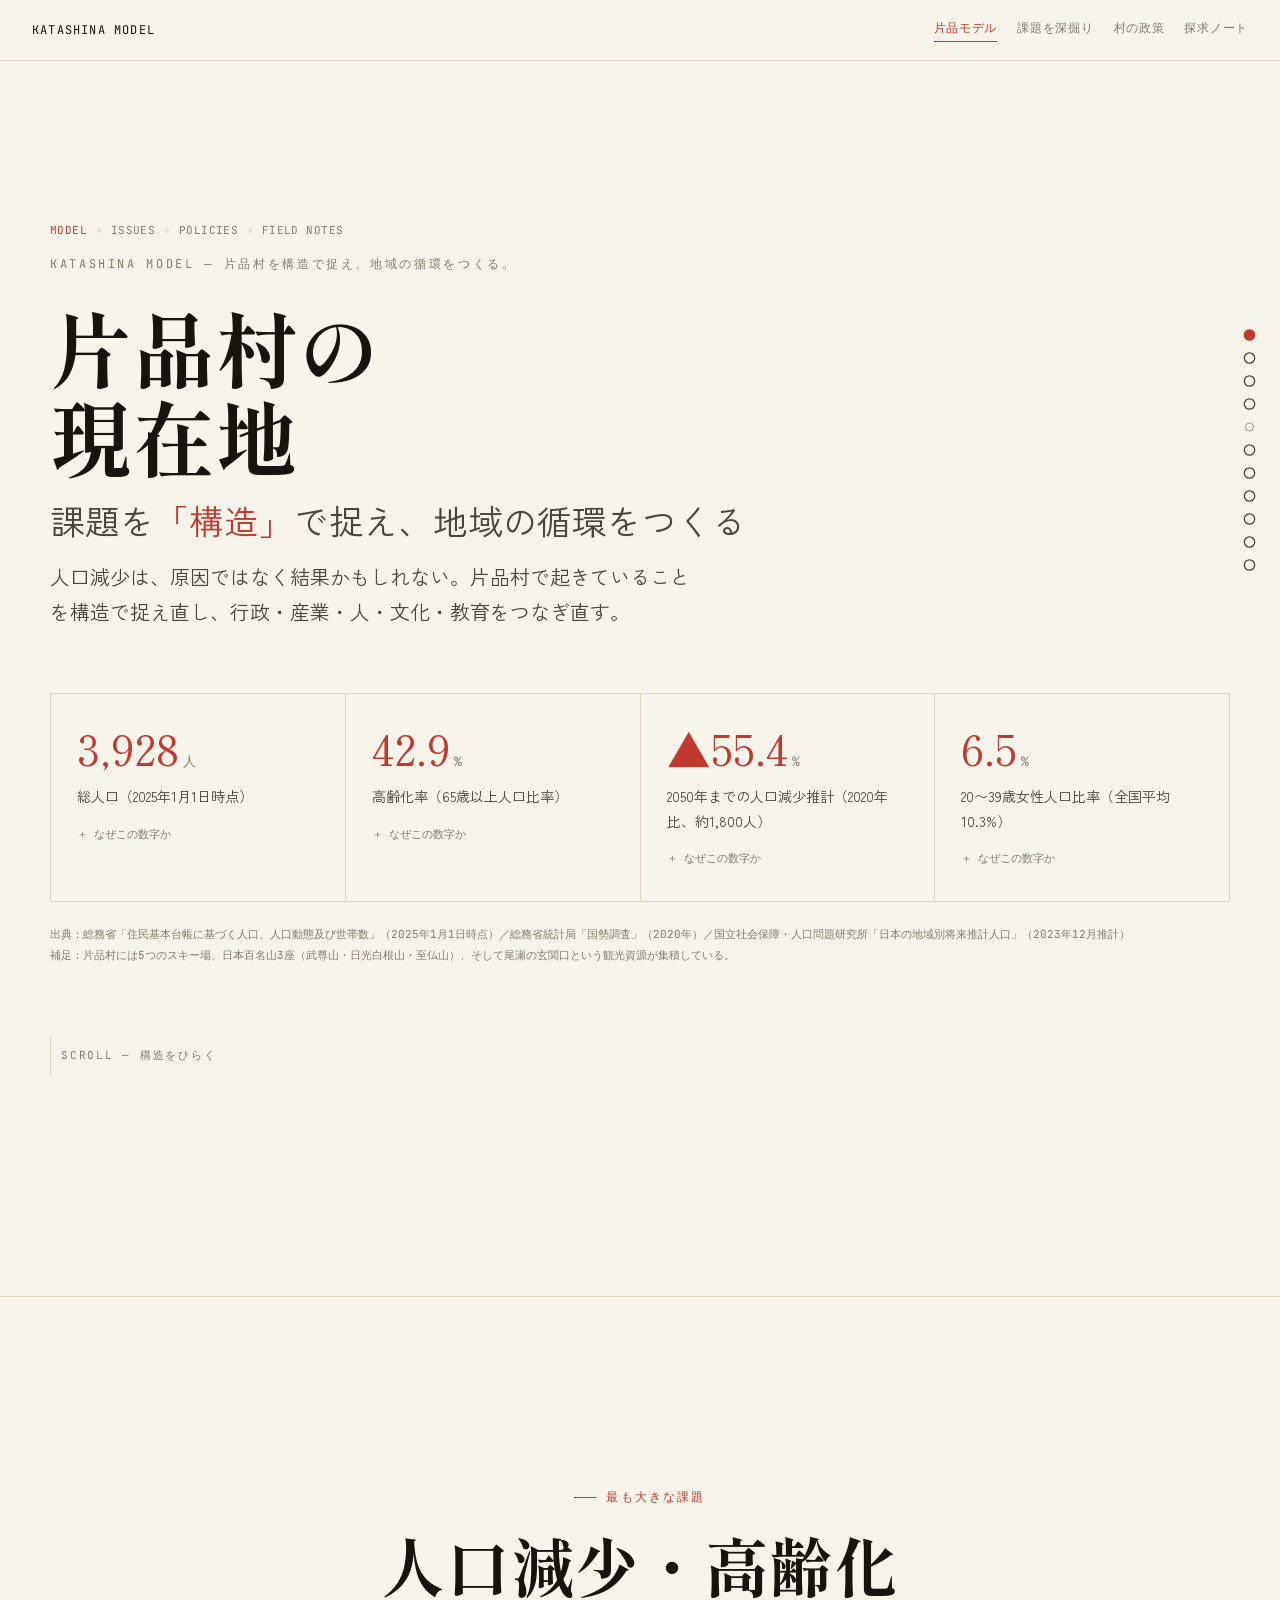
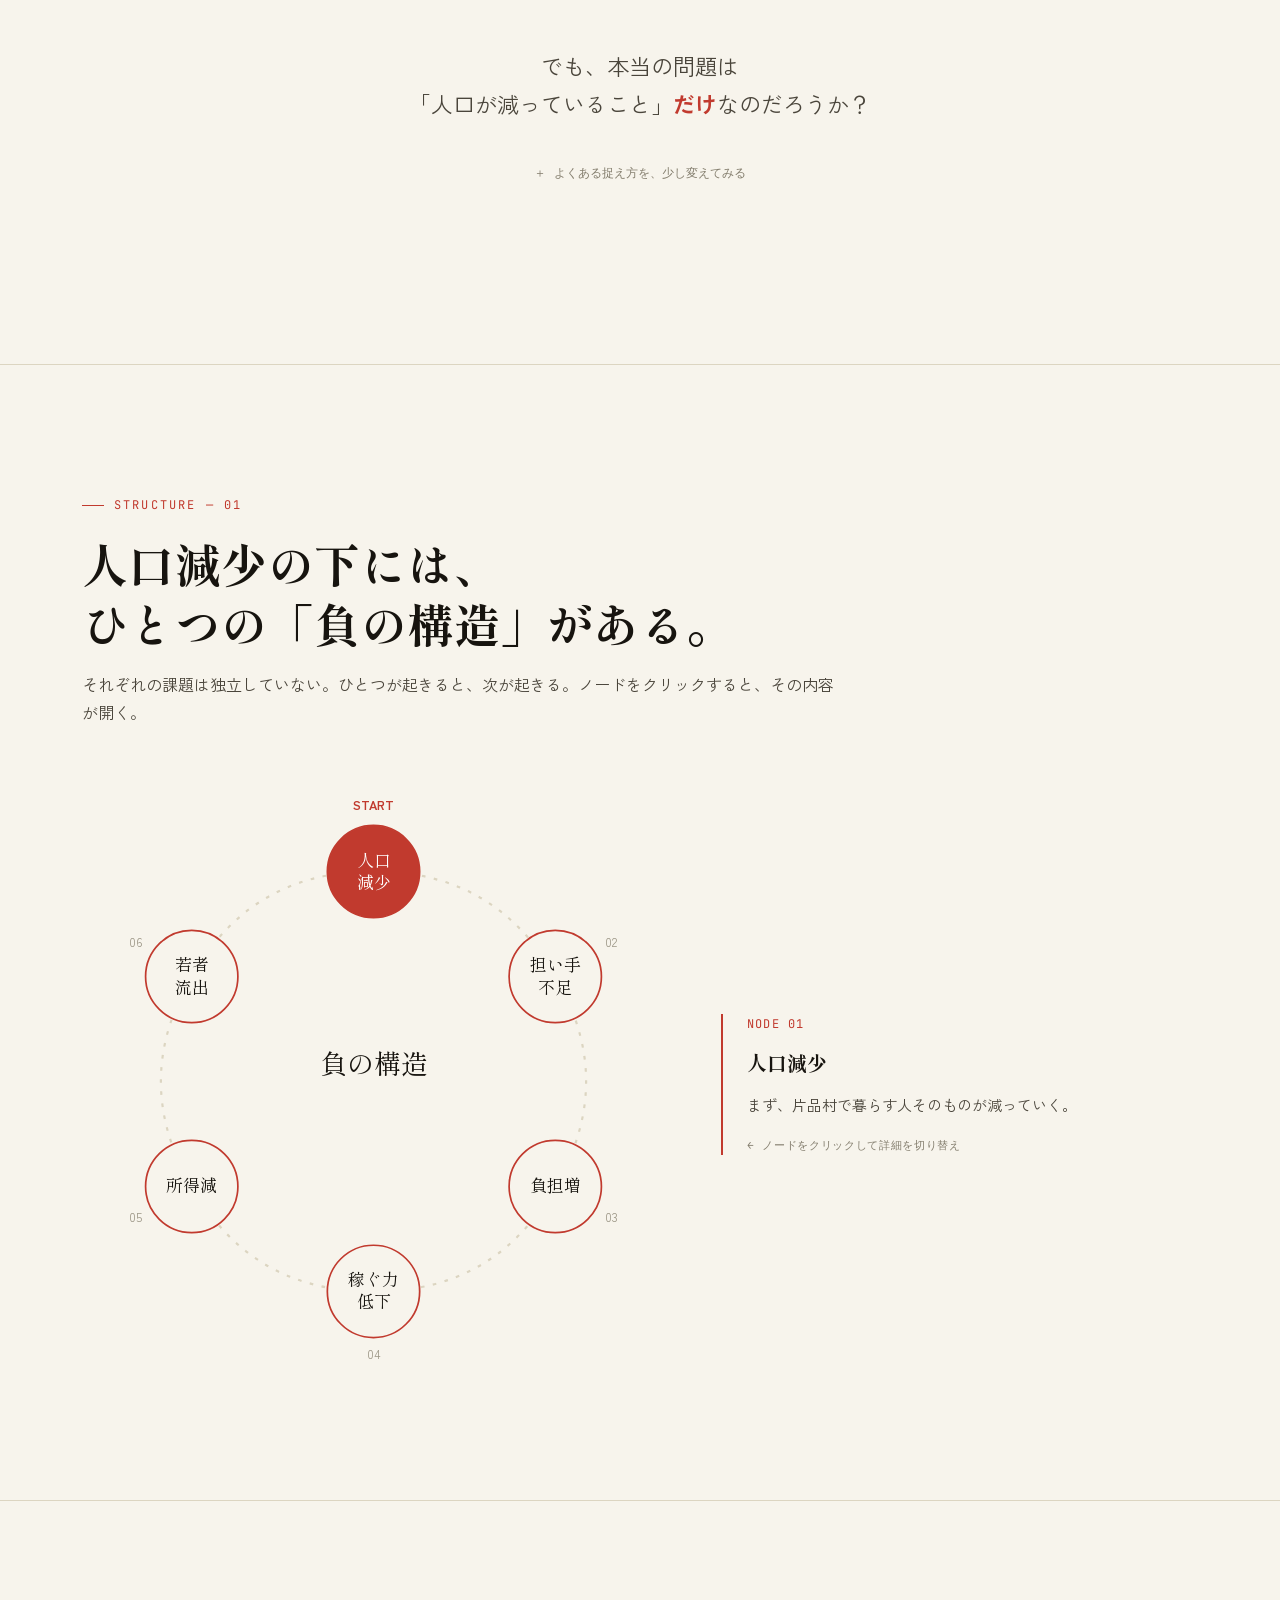
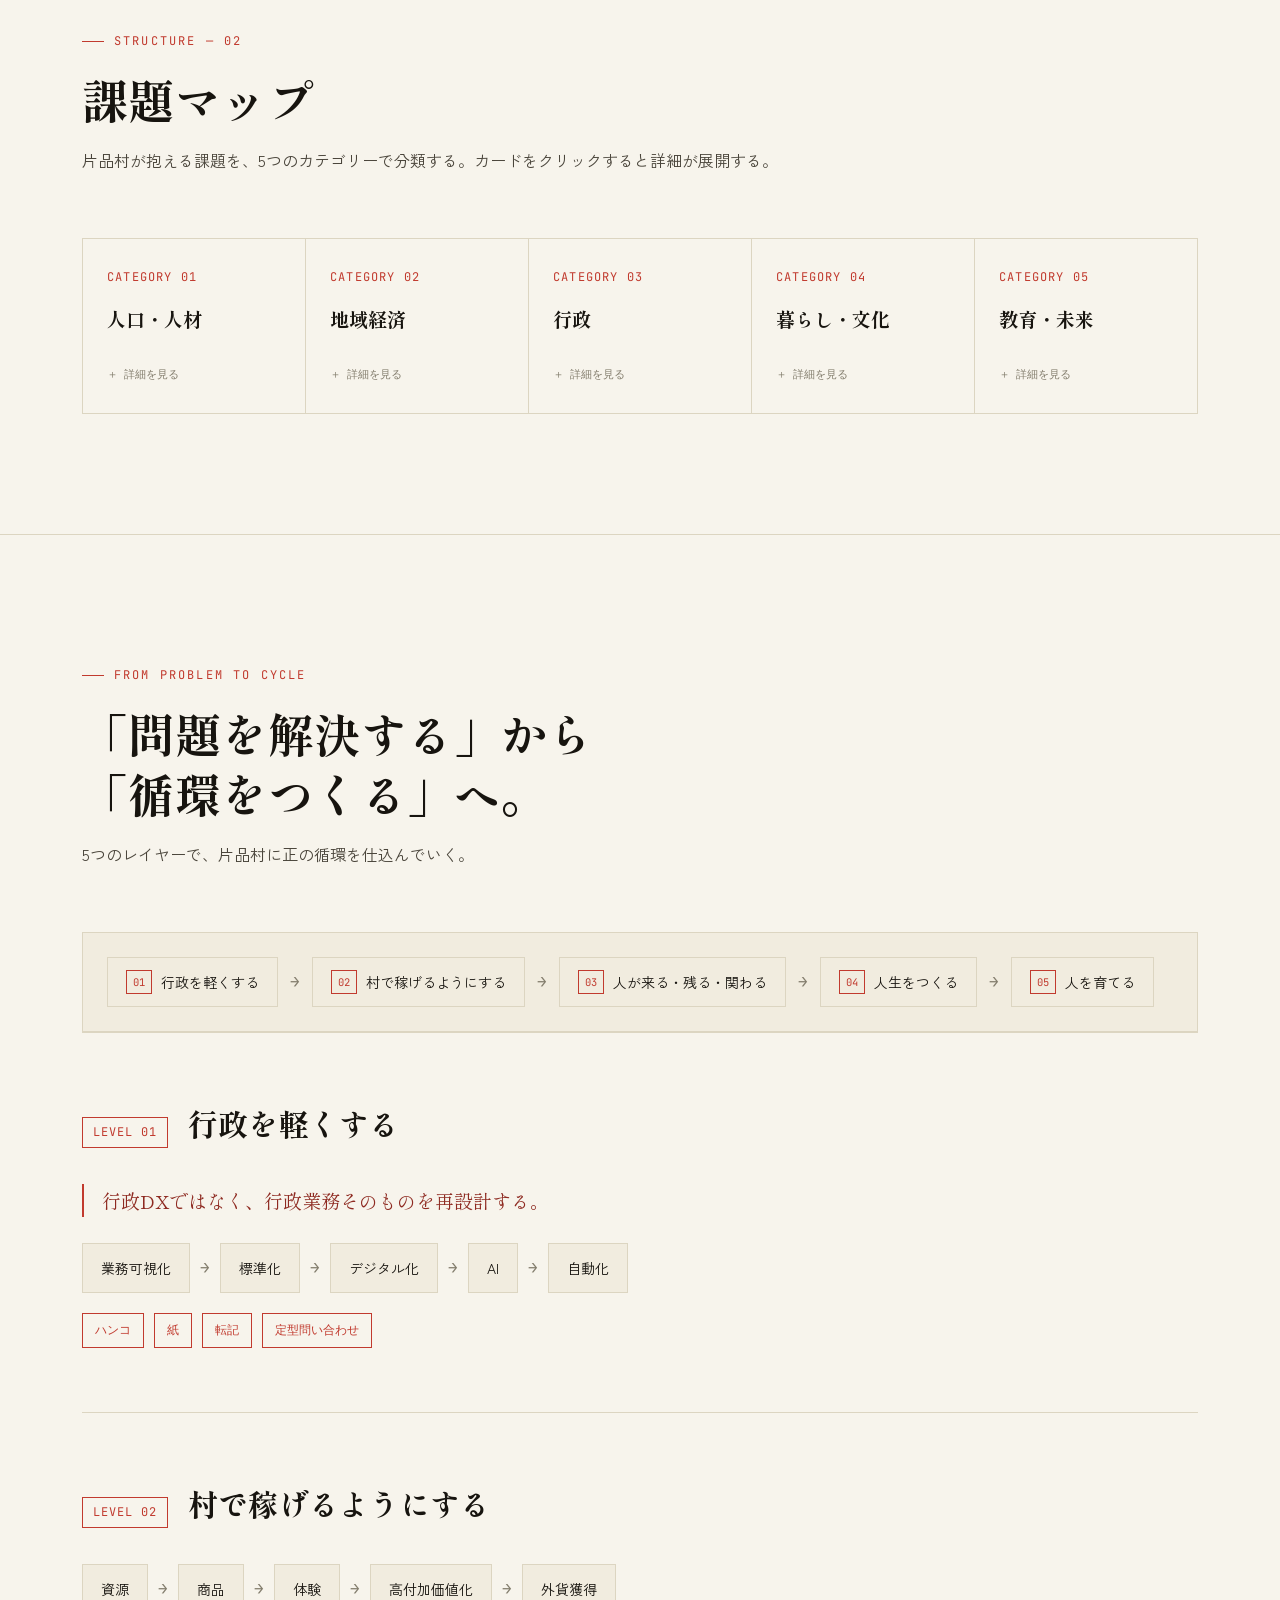
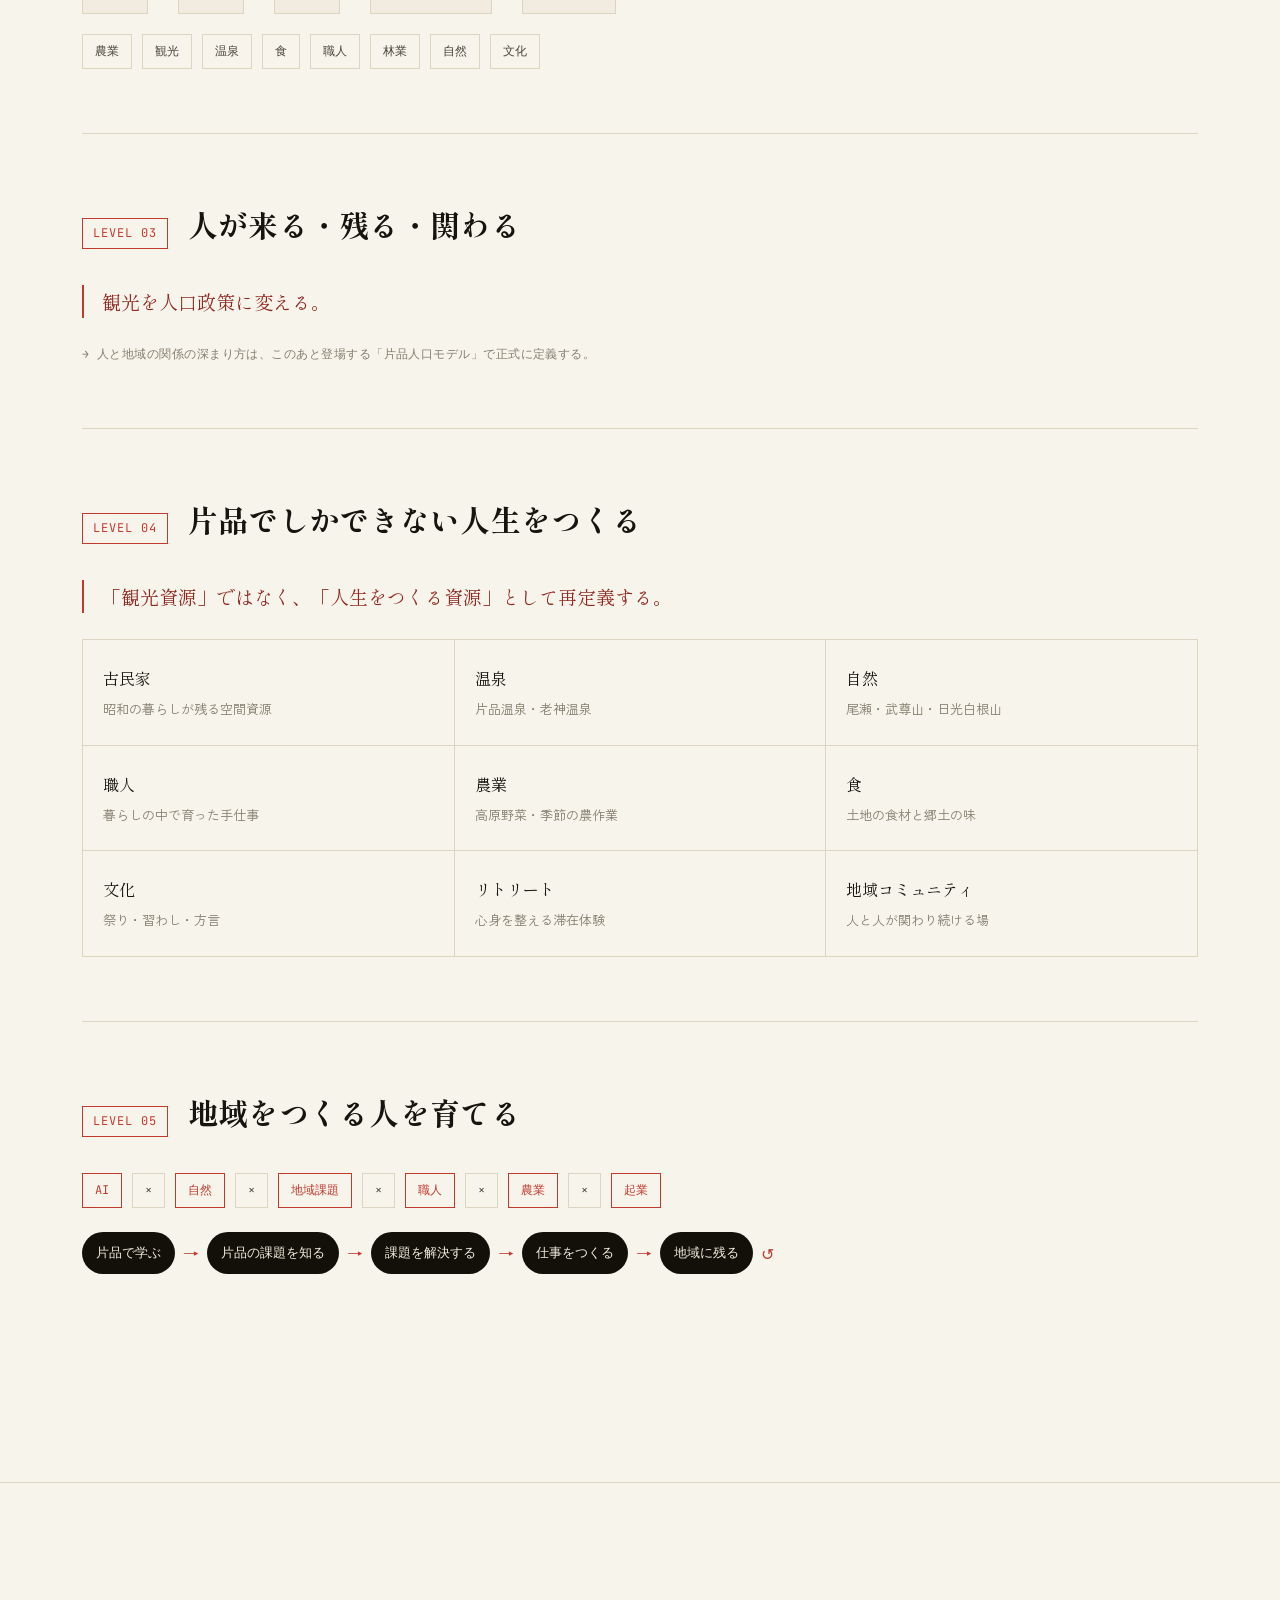
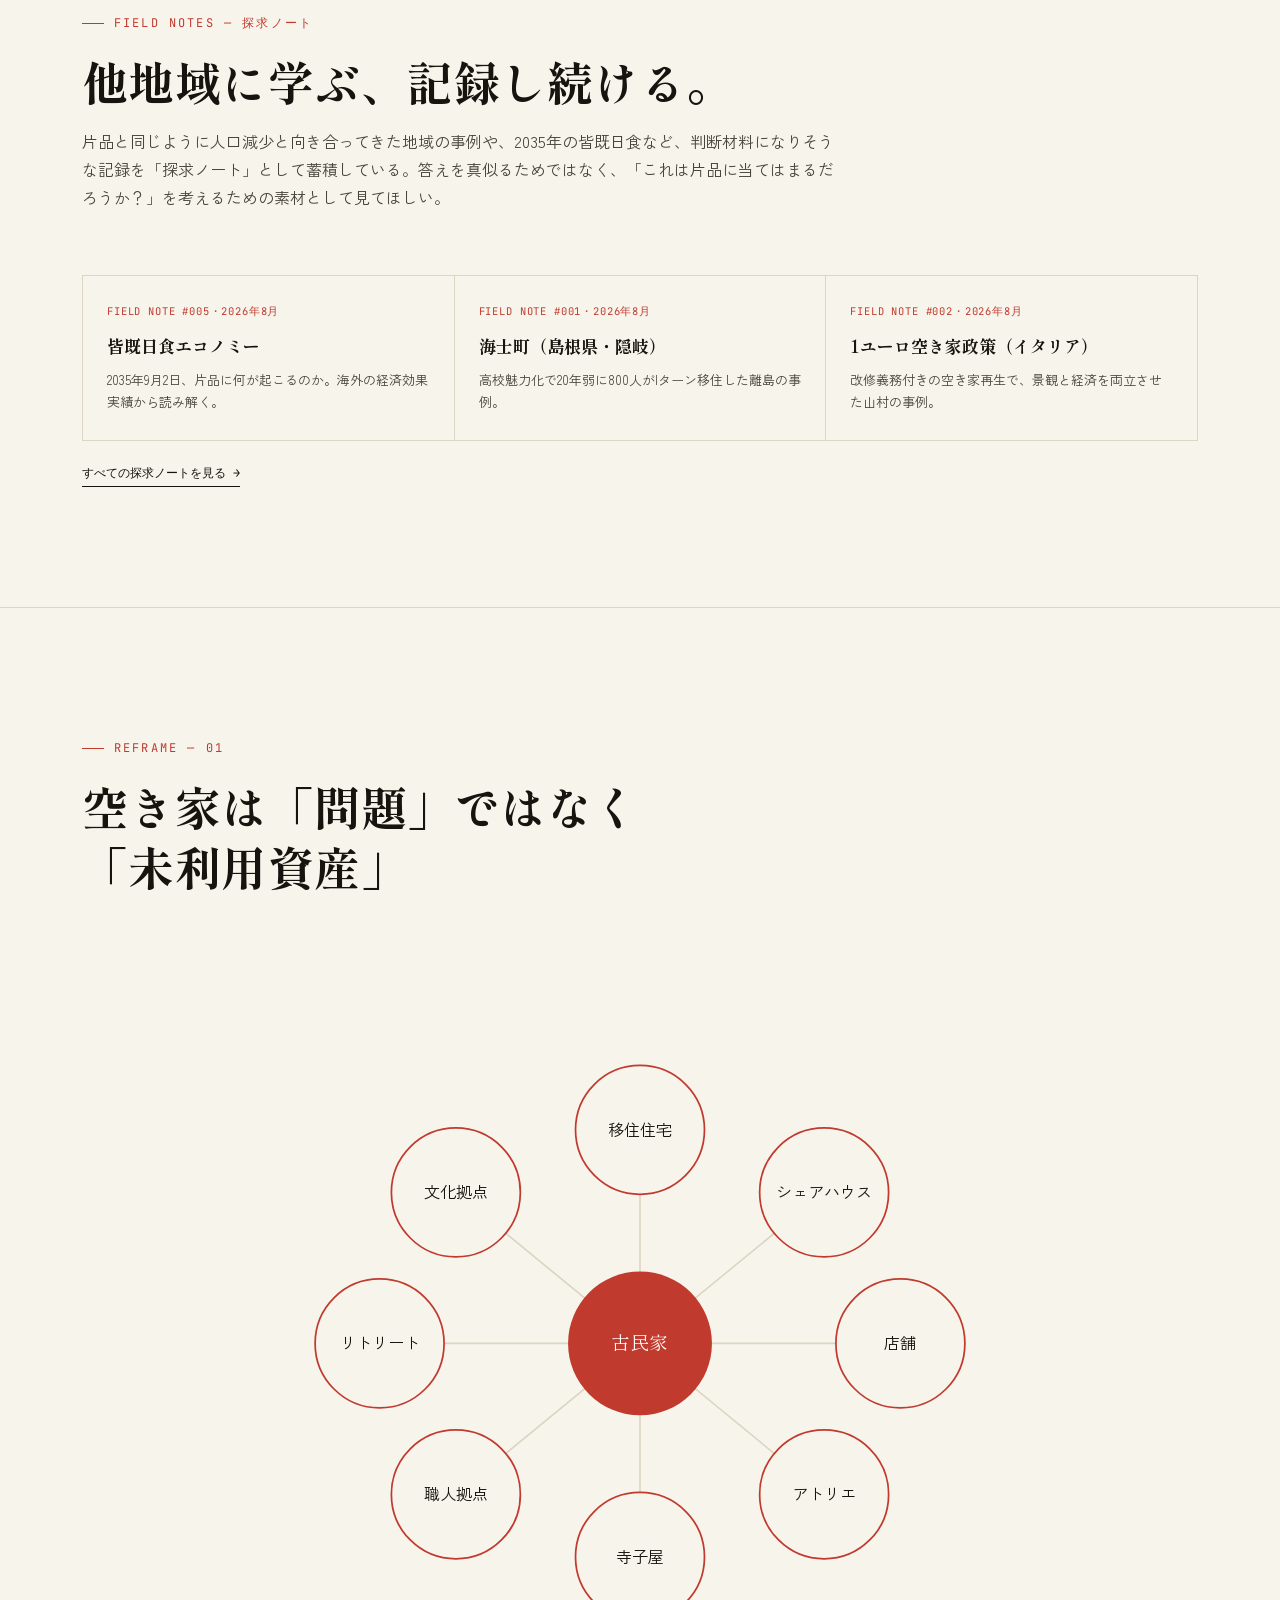
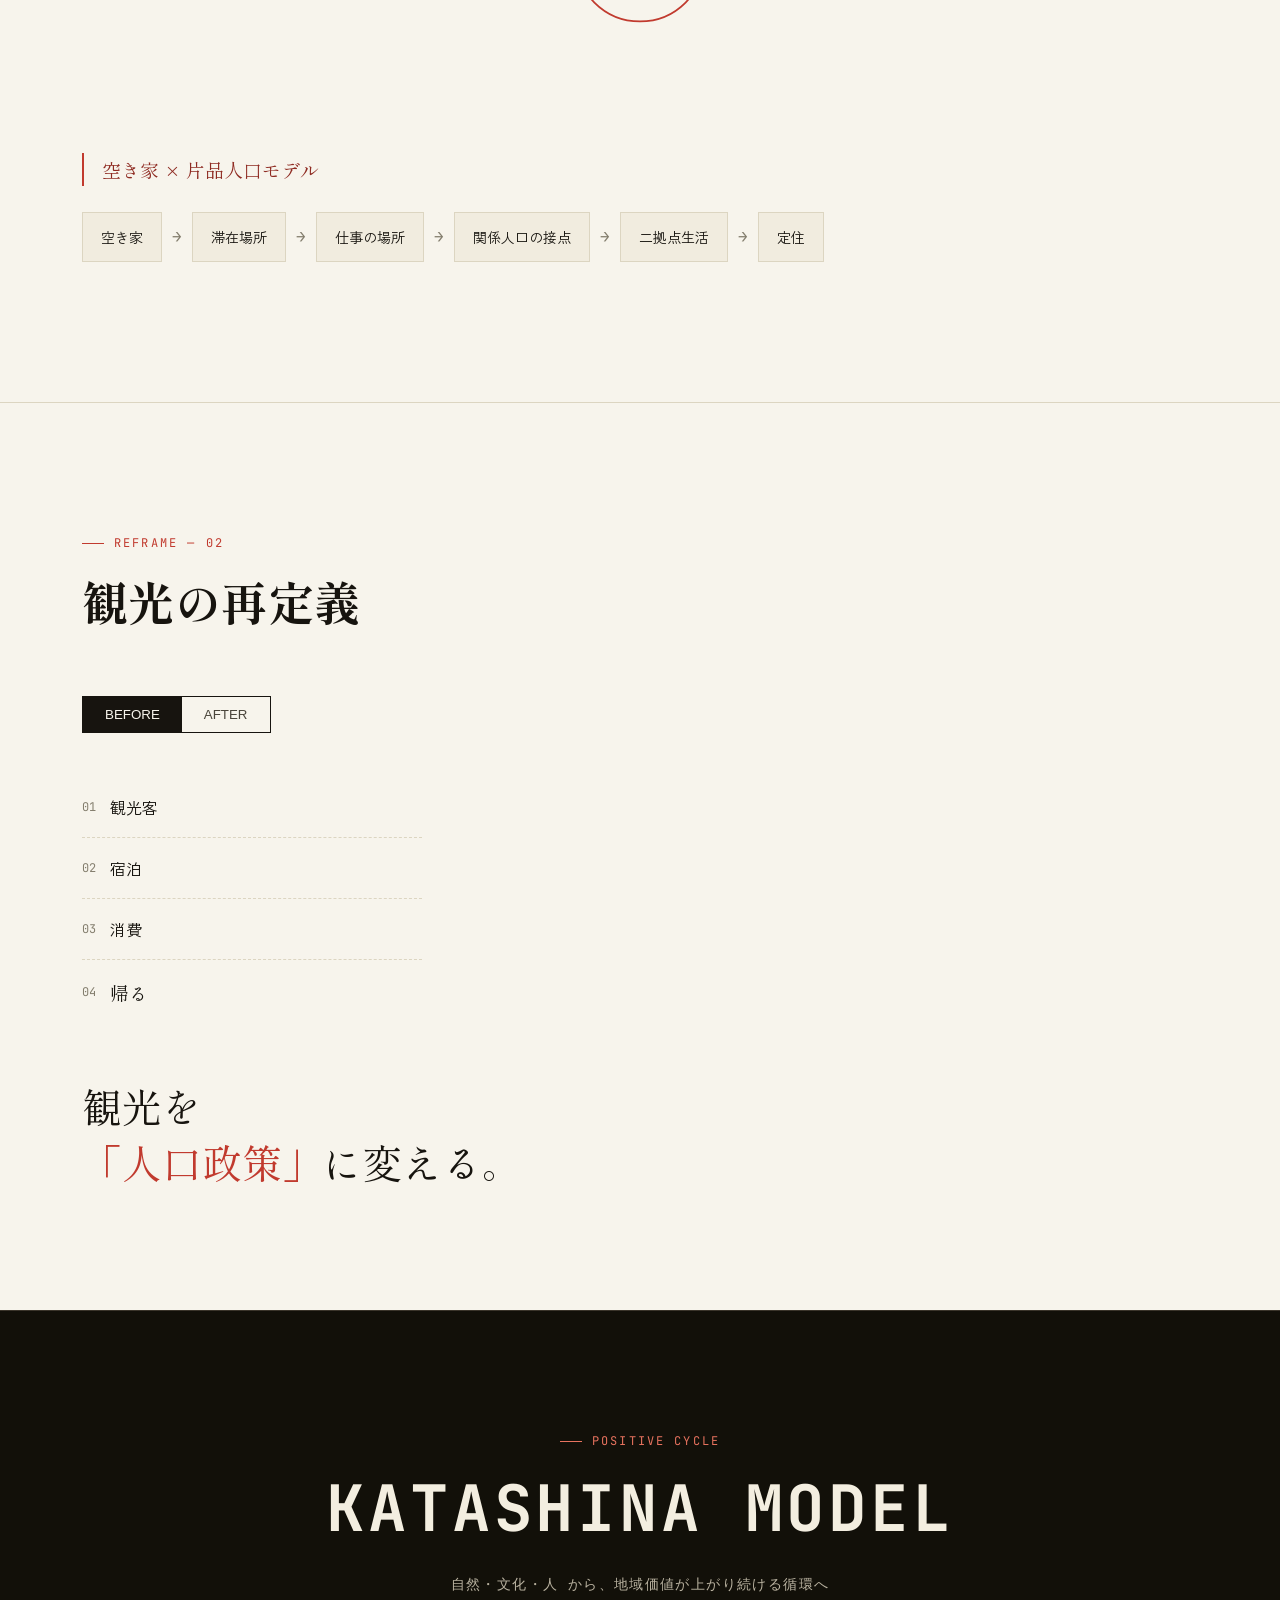
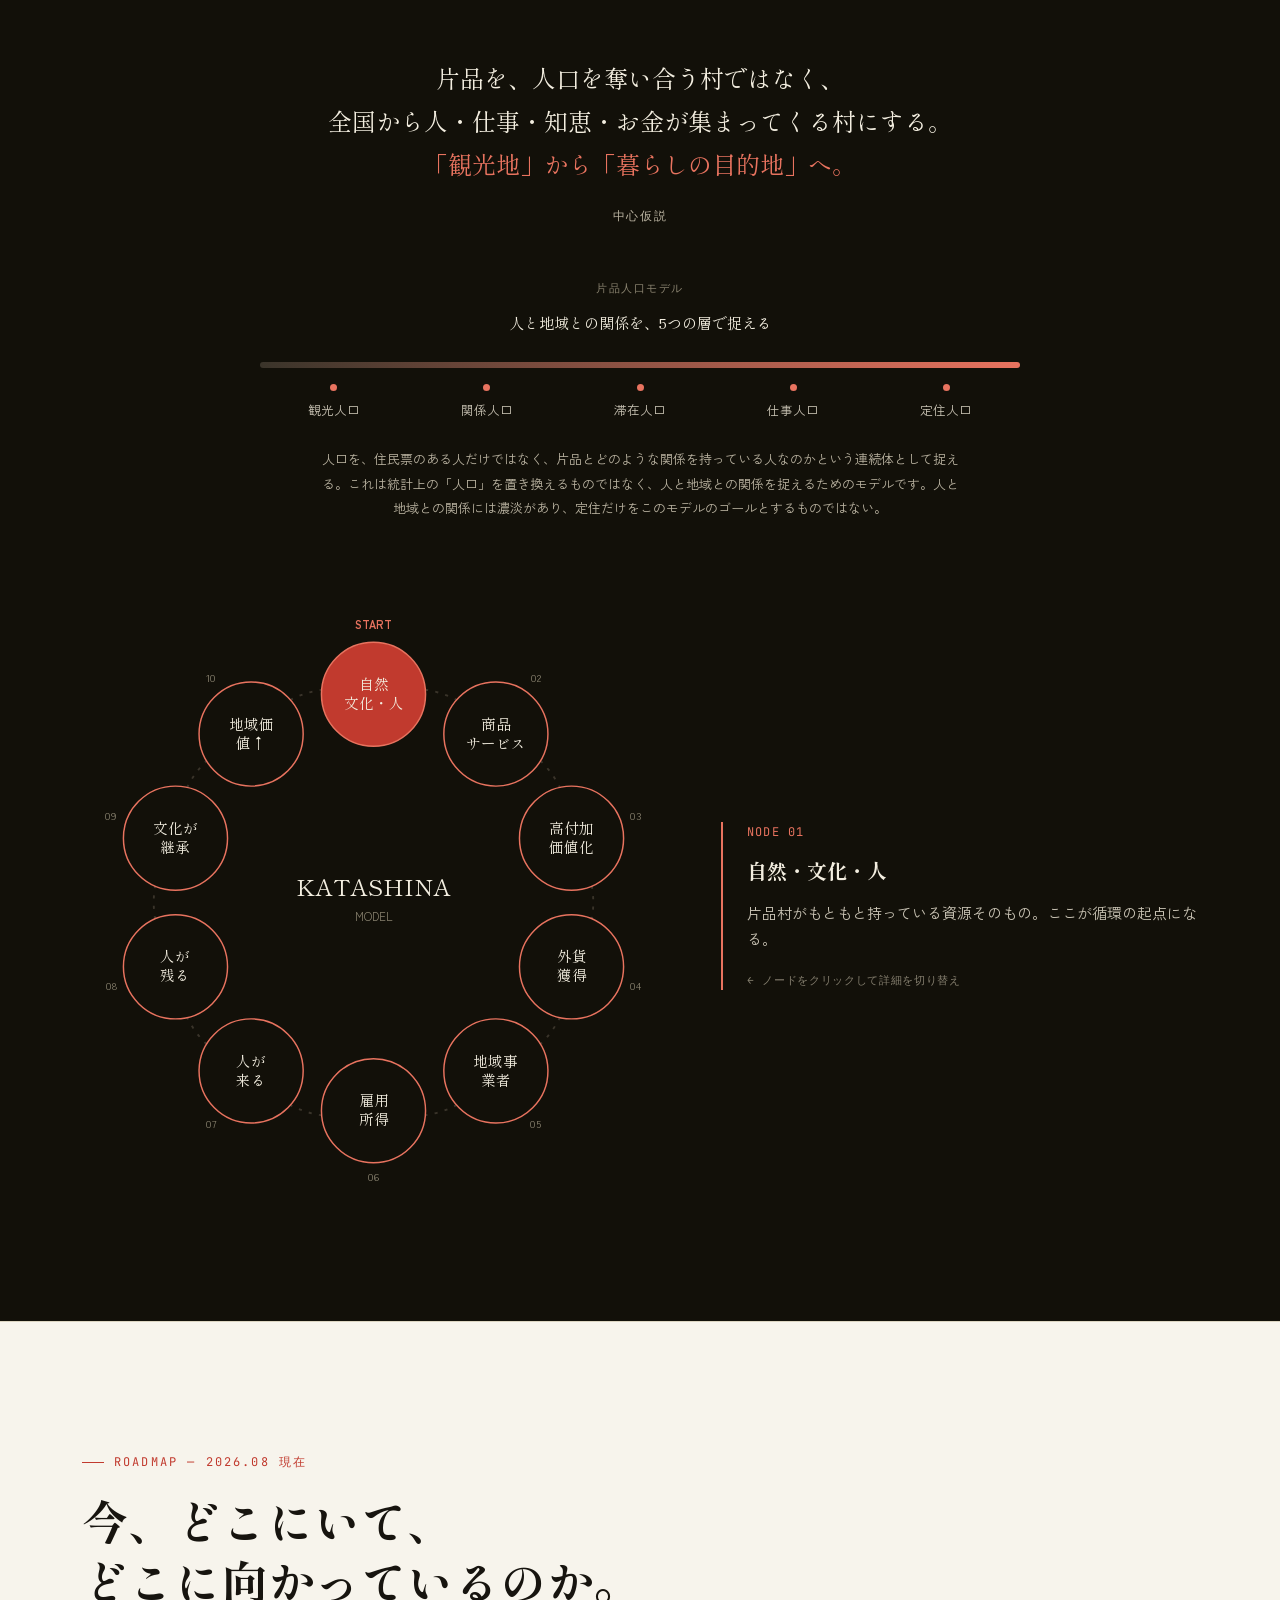
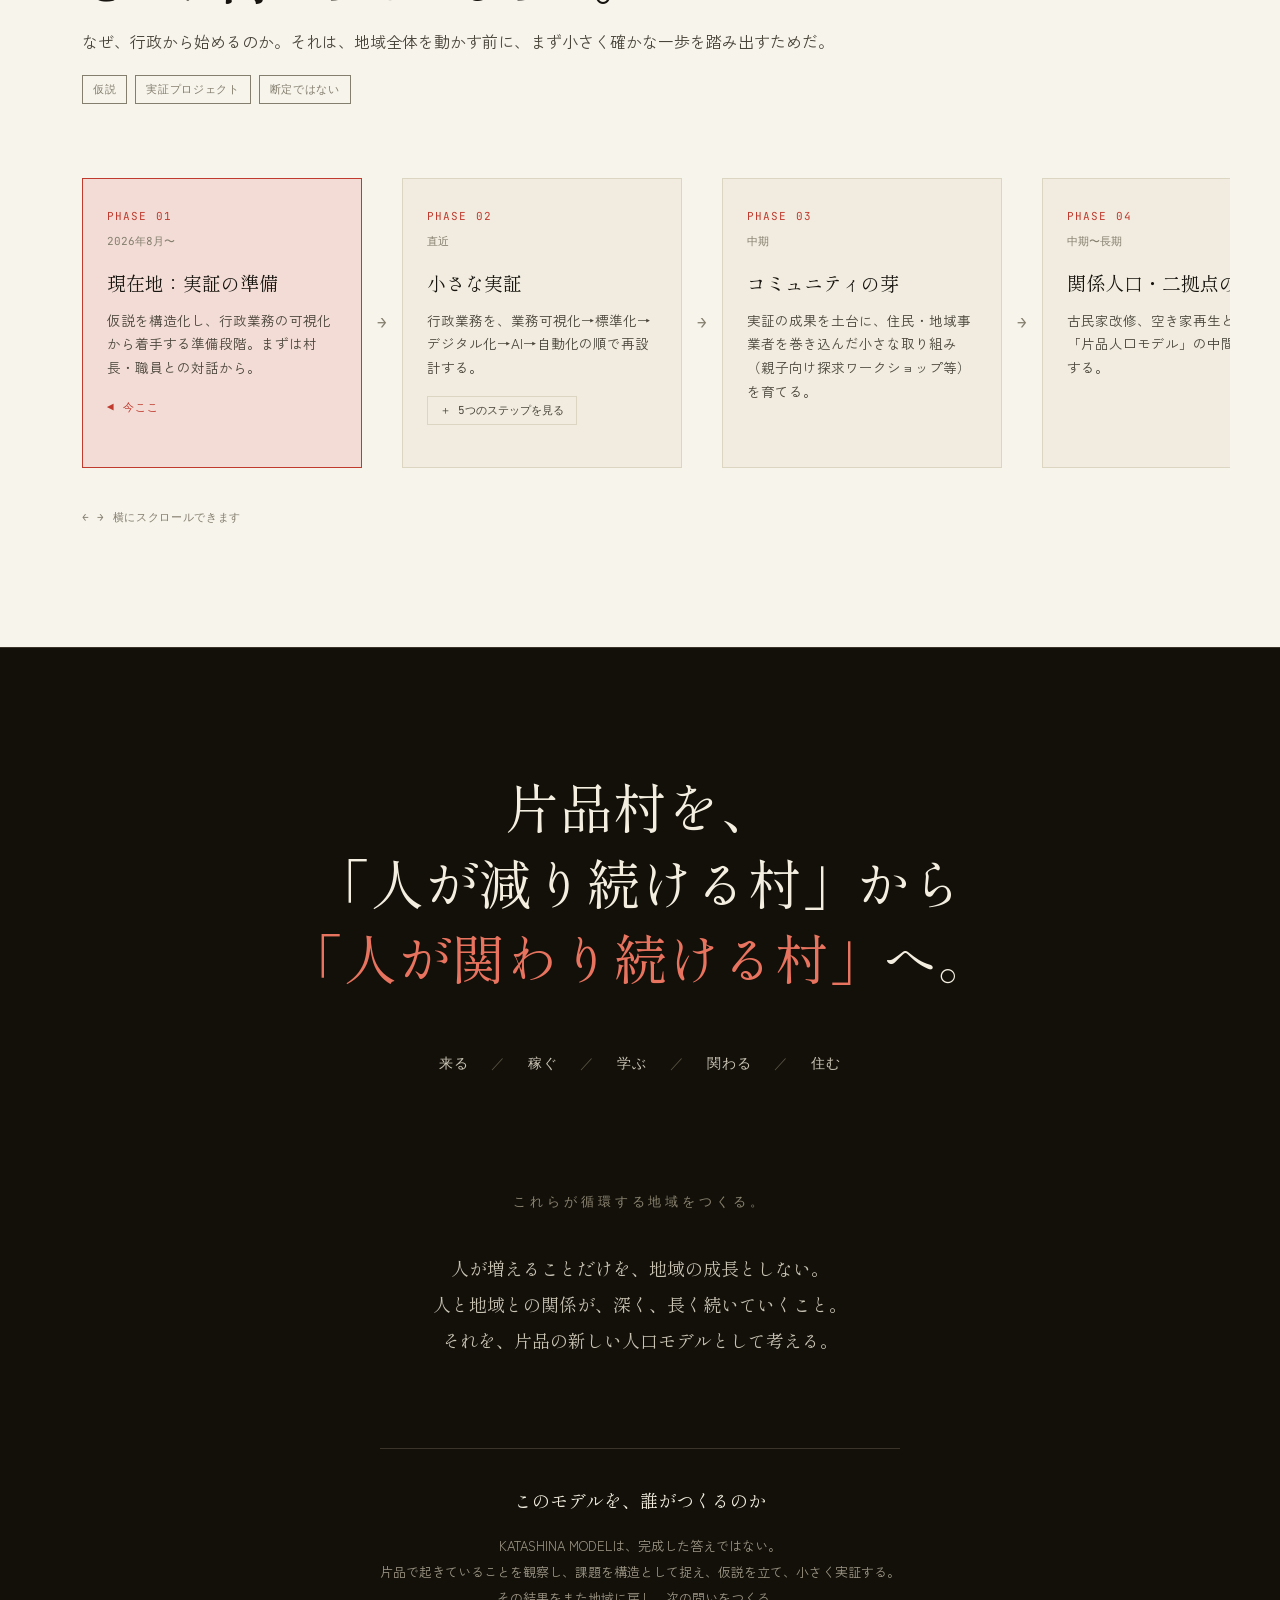
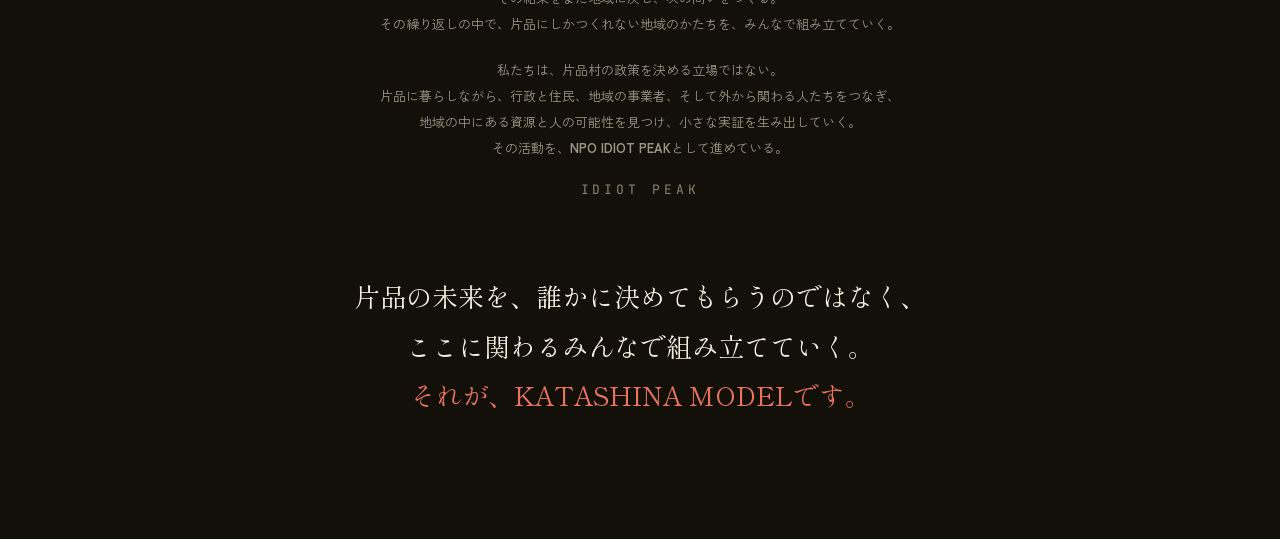
==== commit 8d15e13d: "Add issues.html and policies.html (STEP4), 4-page nav + breadcrumbs" ====
--- a/index.html
+++ b/index.html
@@ -7,7 +7,7 @@
 <link rel="preconnect" href="https://fonts.googleapis.com">
 <link rel="preconnect" href="https://fonts.gstatic.com" crossorigin>
 <link href="https://fonts.googleapis.com/css2?family=Shippori+Mincho:wght@400;500;600;700;800&family=Zen+Kaku+Gothic+New:wght@300;400;500;700;900&family=JetBrains+Mono:wght@400;500;600&display=swap" rel="stylesheet">
-<link rel="stylesheet" href="style.css?v=4">
+<link rel="stylesheet" href="style.css?v=5">
 </head>
 <body>
 
@@ -15,6 +15,8 @@
   <a class="brand" href="index.html">KATASHINA MODEL</a>
   <div class="links">
     <a class="nav-link current" href="index.html">片品モデル</a>
+    <a class="nav-link" href="issues.html">課題を深掘り</a>
+    <a class="nav-link" href="policies.html">村の政策</a>
     <a class="nav-link" href="field-notes.html">探求ノート</a>
   </div>
 </header>
@@ -24,7 +26,8 @@
 <!-- HERO / SECTION 01 -->
 <section class="section" id="s01" style="border-top:none; padding-top:0;">
   <div class="wrap hero">
-    <div class="hero-kicker reveal">KATASHINA MODEL ― 片品村を構造で捉え、地域の循環をつくる。</div>
+    <div class="breadcrumb reveal"><span class="here">MODEL</span><span class="sep">→</span>ISSUES<span class="sep">→</span>POLICIES<span class="sep">→</span>FIELD NOTES</div>
+    <div class="hero-kicker reveal" style="margin-top:14px;">KATASHINA MODEL ― 片品村を構造で捉え、地域の循環をつくる。</div>
     <h1 class="reveal d1">片品村の<br>現在地<span style="display:block; font-size:0.42em; margin-top:22px; color:var(--ink-soft); font-family:var(--sans); font-weight:400;">課題を<em>「構造」</em>で捉え、地域の循環をつくる</span></h1>
     <p class="lead reveal d2">人口減少は、原因ではなく結果かもしれない。片品村で起きていることを構造で捉え直し、行政・産業・人・文化・教育をつなぎ直す。</p>
 
--- a/style.css
+++ b/style.css
@@ -303,7 +303,7 @@
 @media (max-width:640px){ .site-nav{padding:16px 20px;} }
 .site-nav .brand{color:var(--ink); text-decoration:none; letter-spacing:.1em;}
 .site-nav .brand:hover{color:var(--red);}
-.site-nav .links{display:flex; gap:20px;}
+.site-nav .links{display:flex; gap:20px; flex-wrap:wrap; row-gap:8px;}
 .site-nav a.nav-link{color:var(--muted); text-decoration:none; border-bottom:1px solid transparent; padding-bottom:2px;}
 .site-nav a.nav-link:hover, .site-nav a.nav-link.current{color:var(--red); border-bottom-color:var(--red);}
 
@@ -383,3 +383,53 @@
 .q-column{max-width:560px; margin:0 auto; text-align:left; max-height:0; overflow:hidden; transition:max-height .6s ease;}
 .q-block.open .q-column{max-height:700px;}
 .q-column p{font-size:14.5px; color:var(--ink-soft); line-height:1.9; margin-top:22px;}
+
+/* ---------- breadcrumb (issues/policies/field-notes) ---------- */
+.breadcrumb{font-family:var(--mono); font-size:11px; color:var(--muted); letter-spacing:.04em;}
+.breadcrumb .sep{margin:0 8px; color:var(--line);}
+.breadcrumb .here{color:var(--red);}
+
+/* ---------- selection-logic 3-axis intro (issues.html) ---------- */
+.axis-intro{display:grid; grid-template-columns:repeat(3,1fr); gap:1px; background:var(--line); border:1px solid var(--line); margin:36px 0 70px;}
+@media (max-width:760px){ .axis-intro{grid-template-columns:1fr;} }
+.axis-intro-card{background:var(--bg); padding:24px 22px;}
+.axis-intro-card .n{font-family:var(--mono); font-size:11px; color:var(--red); letter-spacing:.08em;}
+.axis-intro-card h5{font-family:var(--serif); font-size:16px; margin:10px 0 8px;}
+.axis-intro-card p{font-size:13px; color:var(--muted); line-height:1.7;}
+
+/* ---------- priority issue card extras (issues.html), extends .fn-article ---------- */
+.axis-row{display:flex; flex-wrap:wrap; gap:8px; margin:18px 0 0;}
+.axis-tag{font-family:var(--mono); font-size:11px; border:1px solid var(--line); padding:5px 10px; color:var(--ink-soft);}
+.issue-sub{margin-top:22px; padding-top:16px; border-top:1px dashed var(--line); max-width:720px;}
+.issue-sub-label{font-family:var(--mono); font-size:11px; color:var(--red); letter-spacing:.06em; margin-bottom:8px;}
+.issue-sub p{font-size:14px; color:var(--ink-soft); line-height:1.8;}
+.issue-sub a{color:var(--ink); border-bottom:1px solid var(--ink); text-decoration:none;}
+.issue-sub a:hover{color:var(--red); border-color:var(--red);}
+
+/* ---------- full issue map (issues.html) ---------- */
+.full-map-cat{margin-top:26px;}
+.full-map-cat h5{font-family:var(--serif); font-size:15px; margin-bottom:12px; color:var(--ink-soft);}
+
+/* ---------- OFFICIAL/PROPOSAL toggle panels (policies.html) ---------- */
+.policy-panel{display:none;}
+.policy-panel.active{display:block;}
+.policy-cat-grid{display:grid; grid-template-columns:repeat(5,1fr); gap:1px; background:var(--line); border:1px solid var(--line); margin-top:20px;}
+@media (max-width:960px){ .policy-cat-grid{grid-template-columns:repeat(2,1fr);} }
+@media (max-width:560px){ .policy-cat-grid{grid-template-columns:1fr;} }
+.policy-cat-card{background:var(--bg); padding:22px 18px;}
+.policy-cat-card .n{font-family:var(--mono); font-size:10.5px; color:var(--red);}
+.policy-cat-card h5{font-family:var(--serif); font-size:15px; margin:8px 0 8px;}
+.policy-cat-card p{font-size:12.5px; color:var(--muted); line-height:1.7;}
+.pillars{margin-top:32px;}
+.pillar-row{padding:16px 0; border-top:1px dashed var(--line); font-size:14.5px; color:var(--ink-soft);}
+.pillar-row .p-tag{font-family:var(--mono); font-size:11px; color:var(--red); margin-right:10px;}
+.source-link{display:inline-block; margin-top:24px; font-family:var(--mono); font-size:12px; color:var(--ink); text-decoration:none; border-bottom:1px solid var(--ink); padding-bottom:2px;}
+.source-link:hover{color:var(--red); border-color:var(--red);}
+
+/* ---------- data table (policies.html cross-tab) ---------- */
+.data-table{width:100%; border-collapse:collapse; margin-top:20px; font-size:12.5px;}
+.data-table th, .data-table td{border:1px solid var(--line); padding:10px 10px; text-align:center; color:var(--ink-soft);}
+.data-table th{font-family:var(--mono); font-size:10.5px; color:var(--muted); background:var(--bg-warm); font-weight:400;}
+.data-table td:first-child, .data-table th:first-child{text-align:left; font-family:var(--serif); font-size:13.5px; color:var(--ink); min-width:180px;}
+.data-table td.hit{color:var(--red); font-weight:700;}
+.table-scroll{overflow-x:auto;}
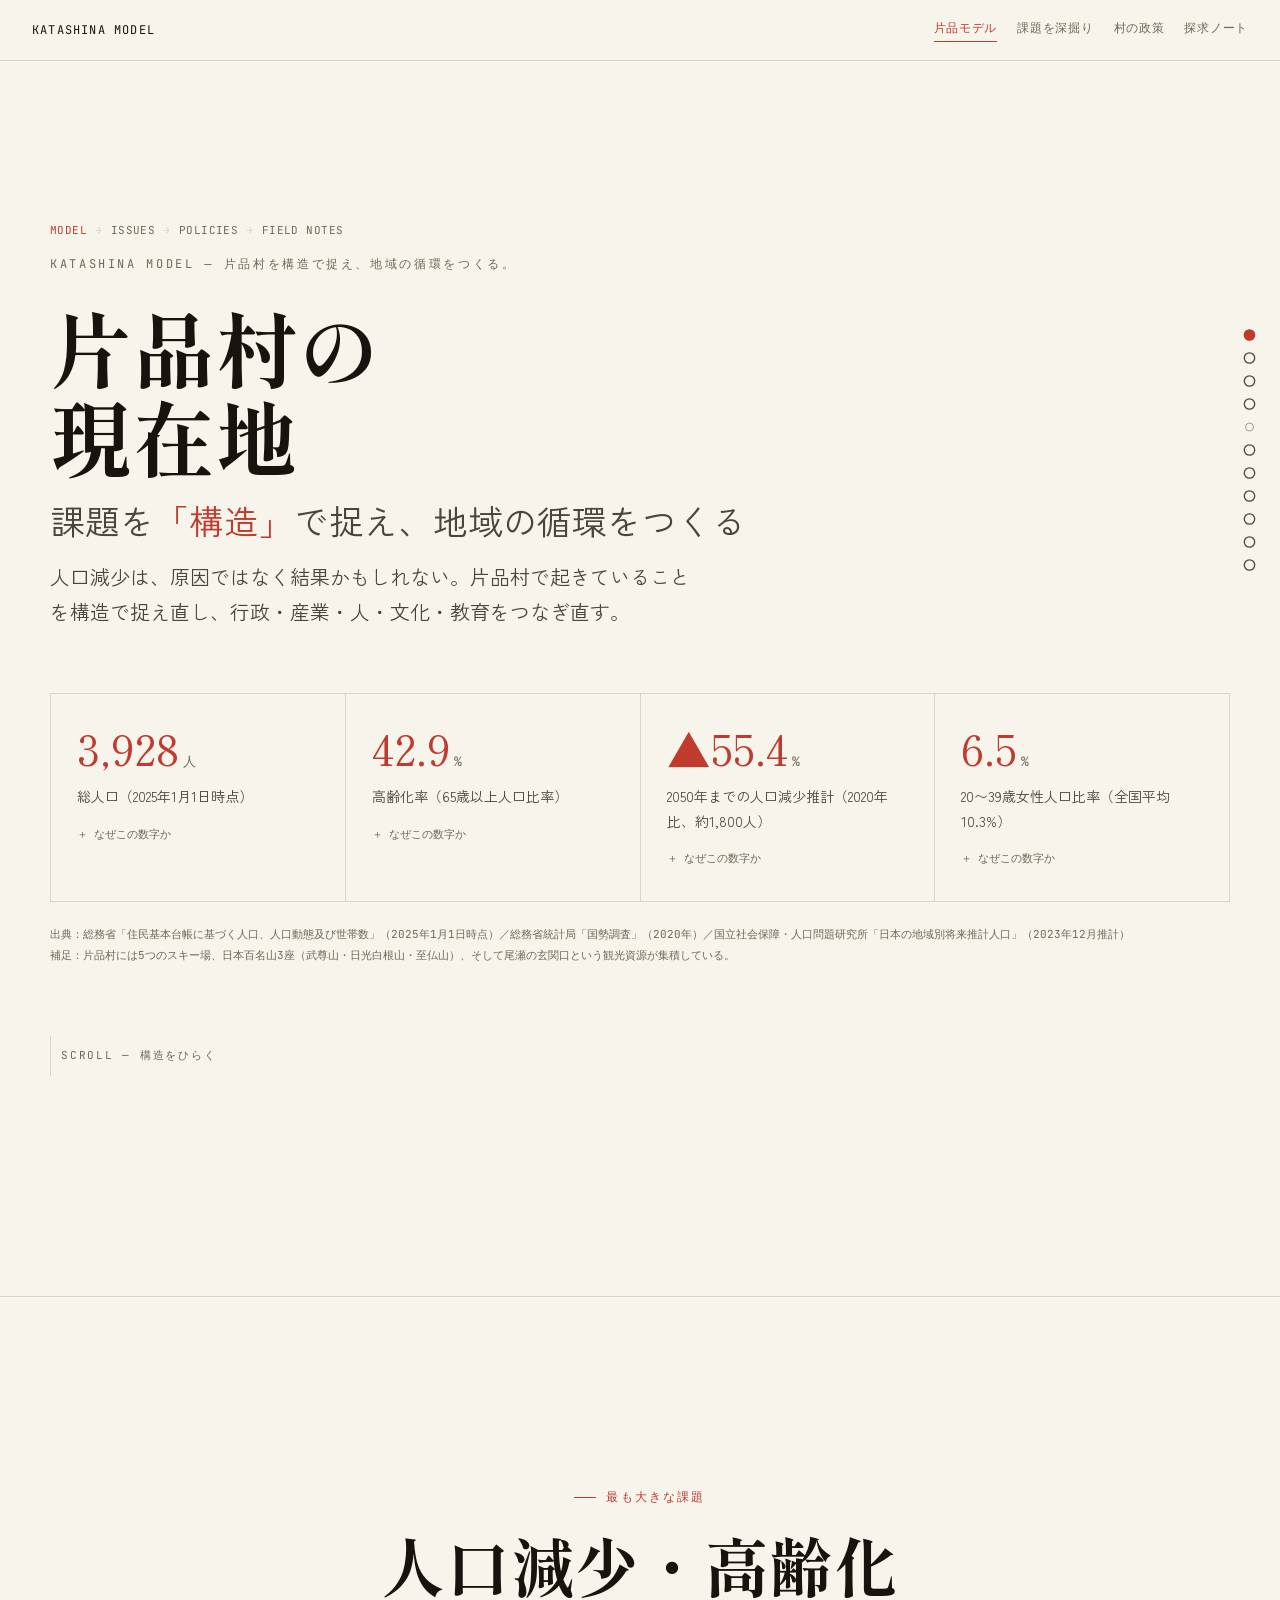
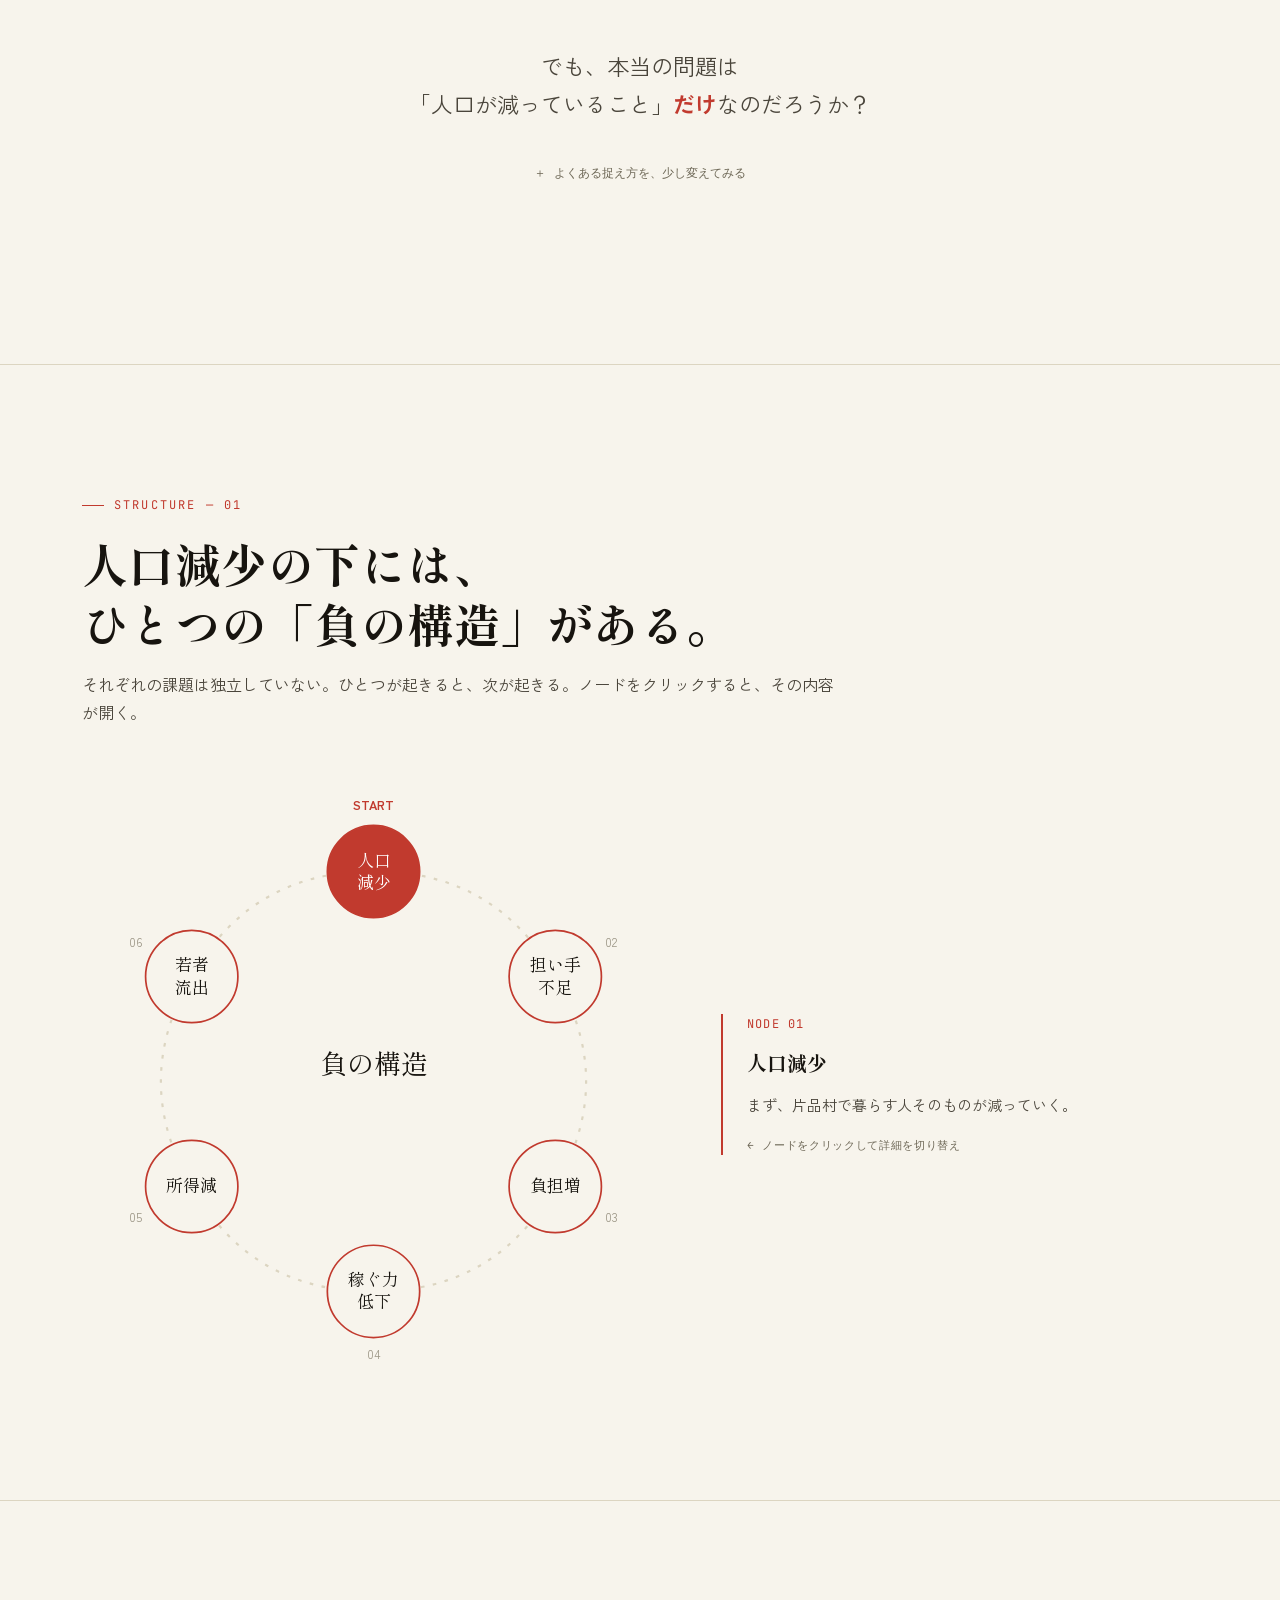
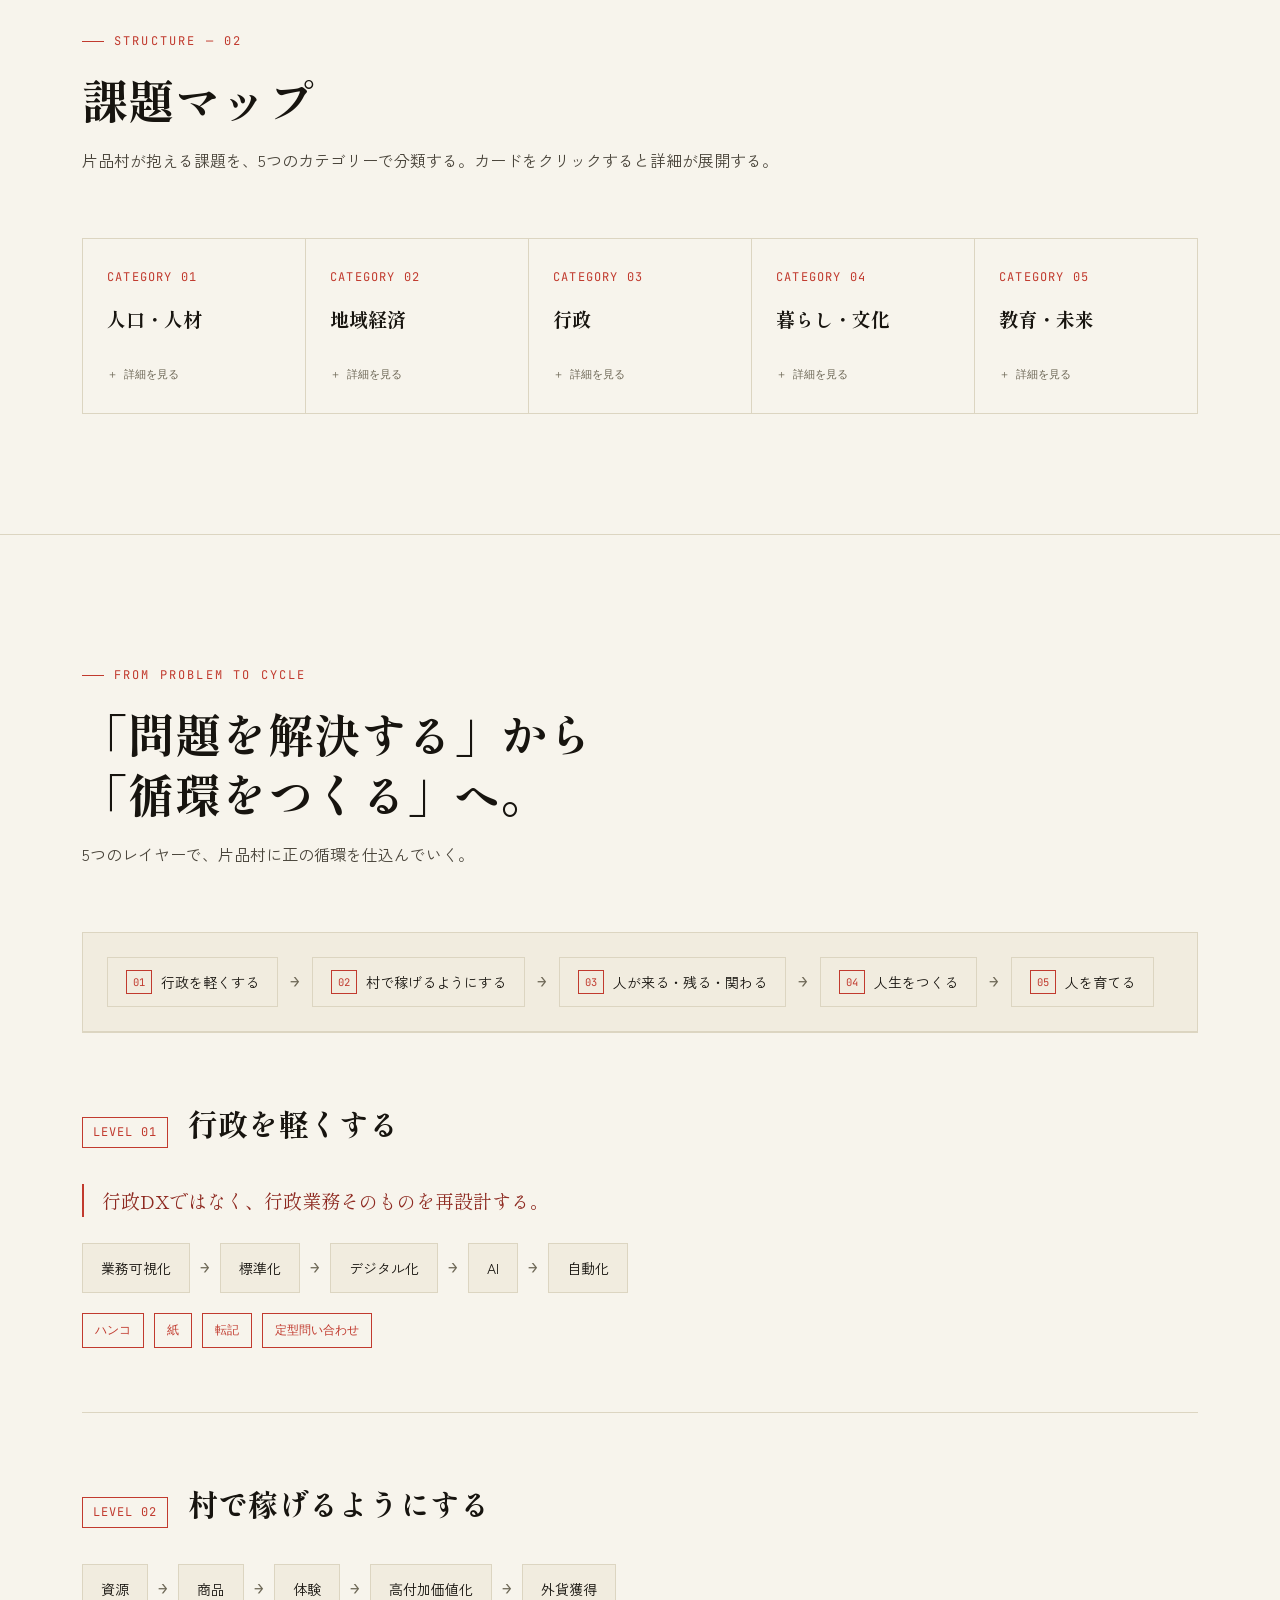
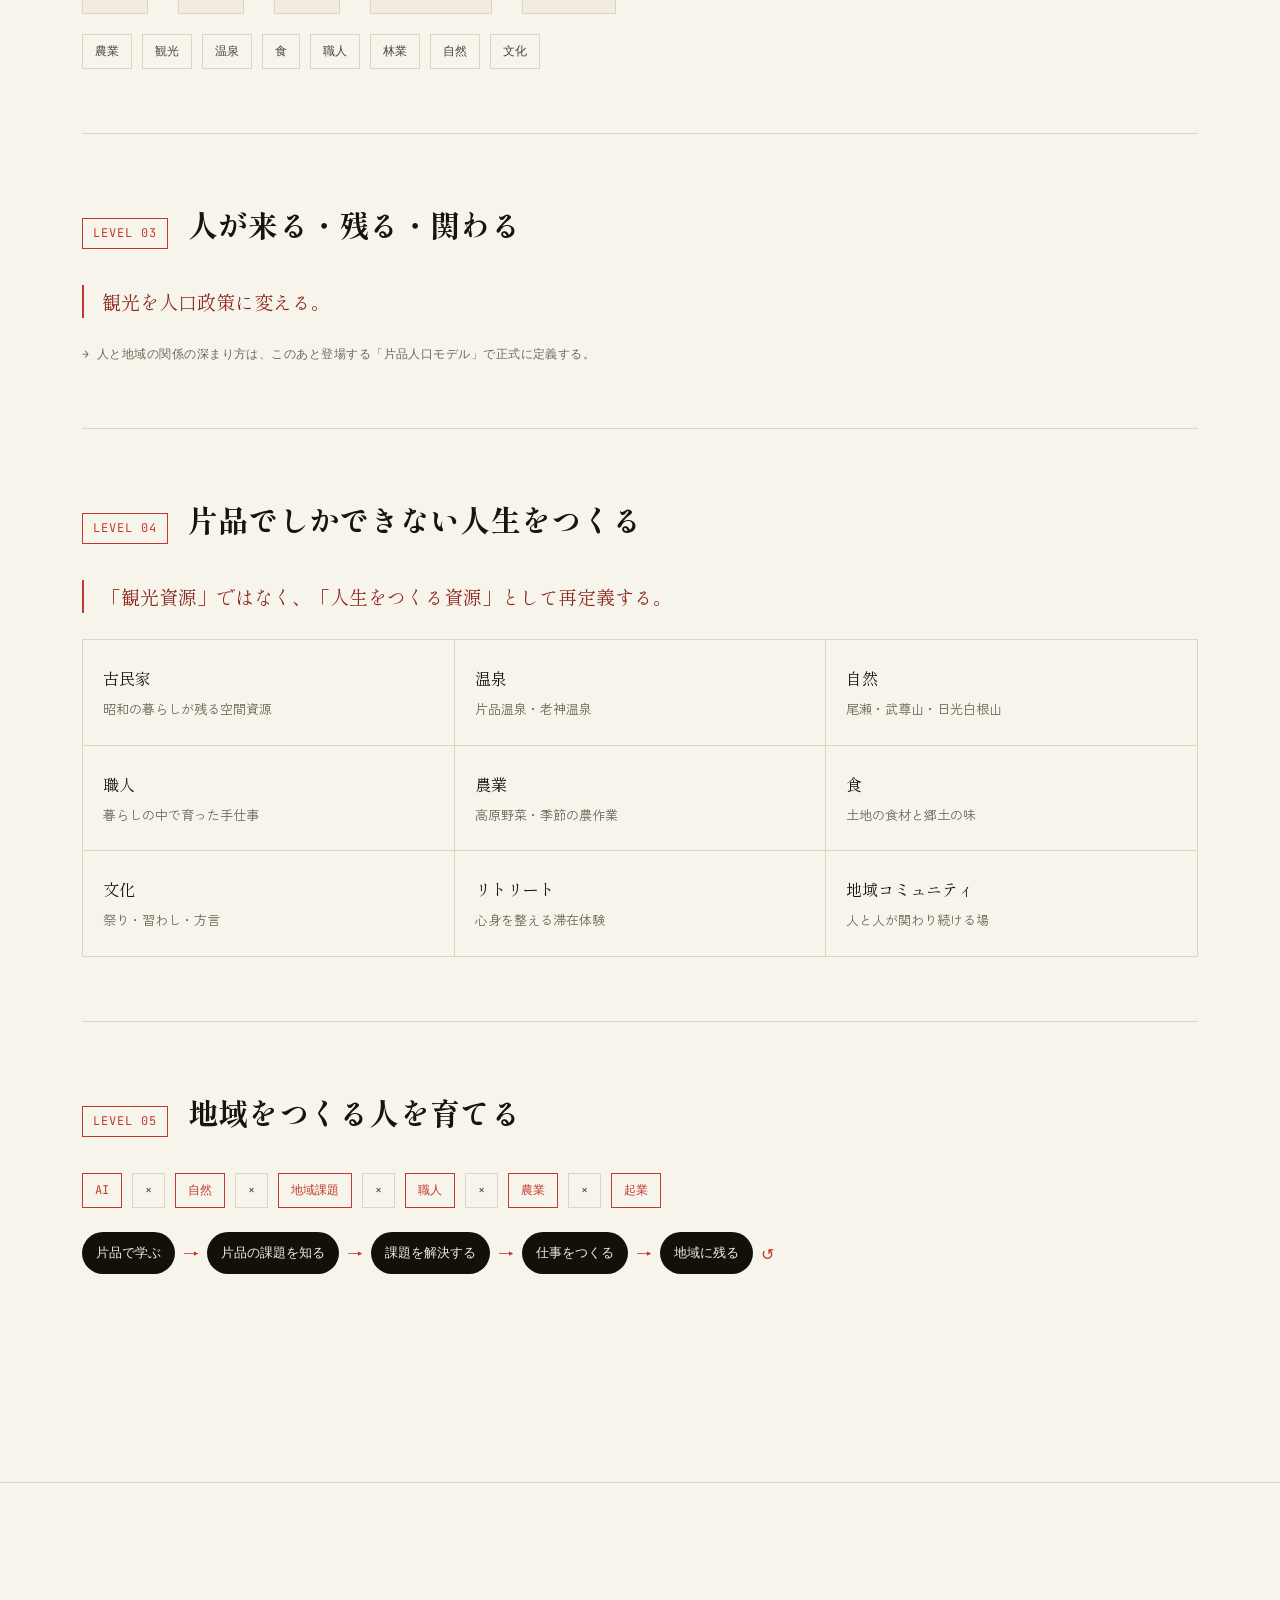
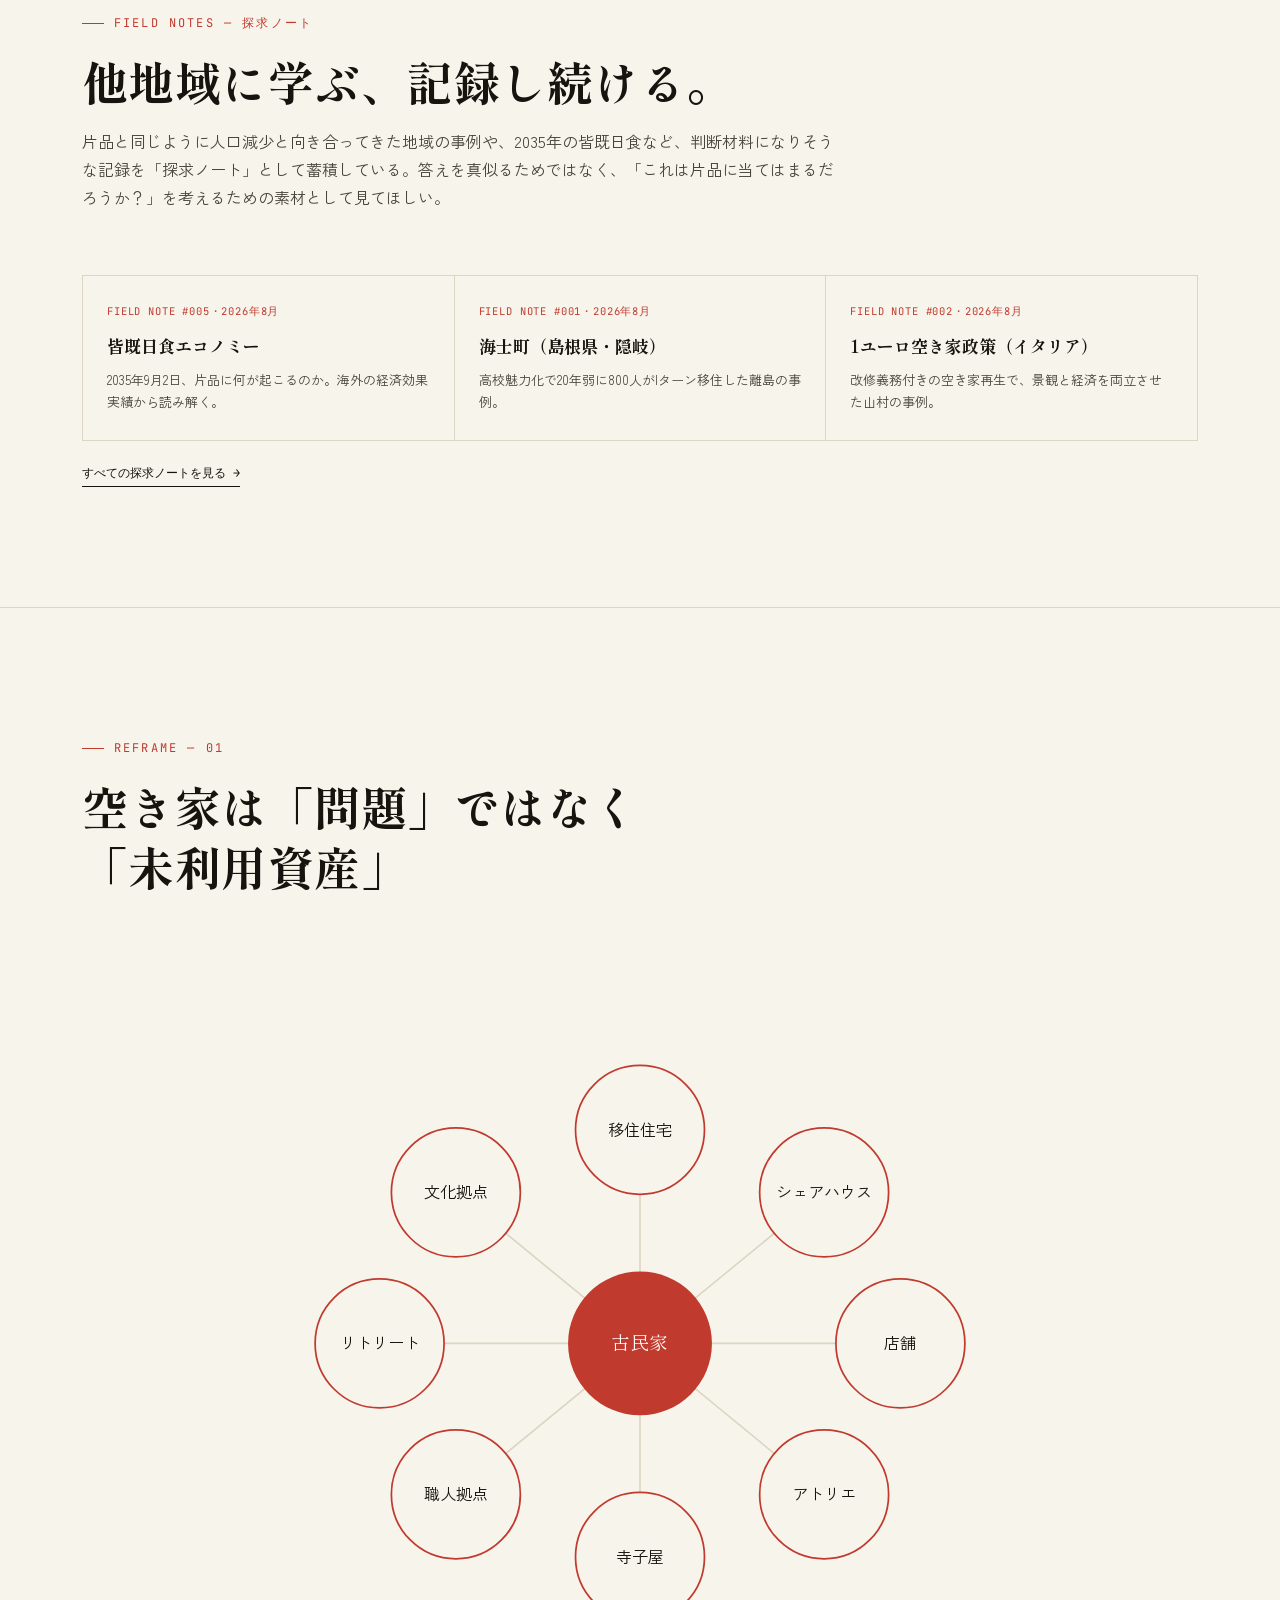
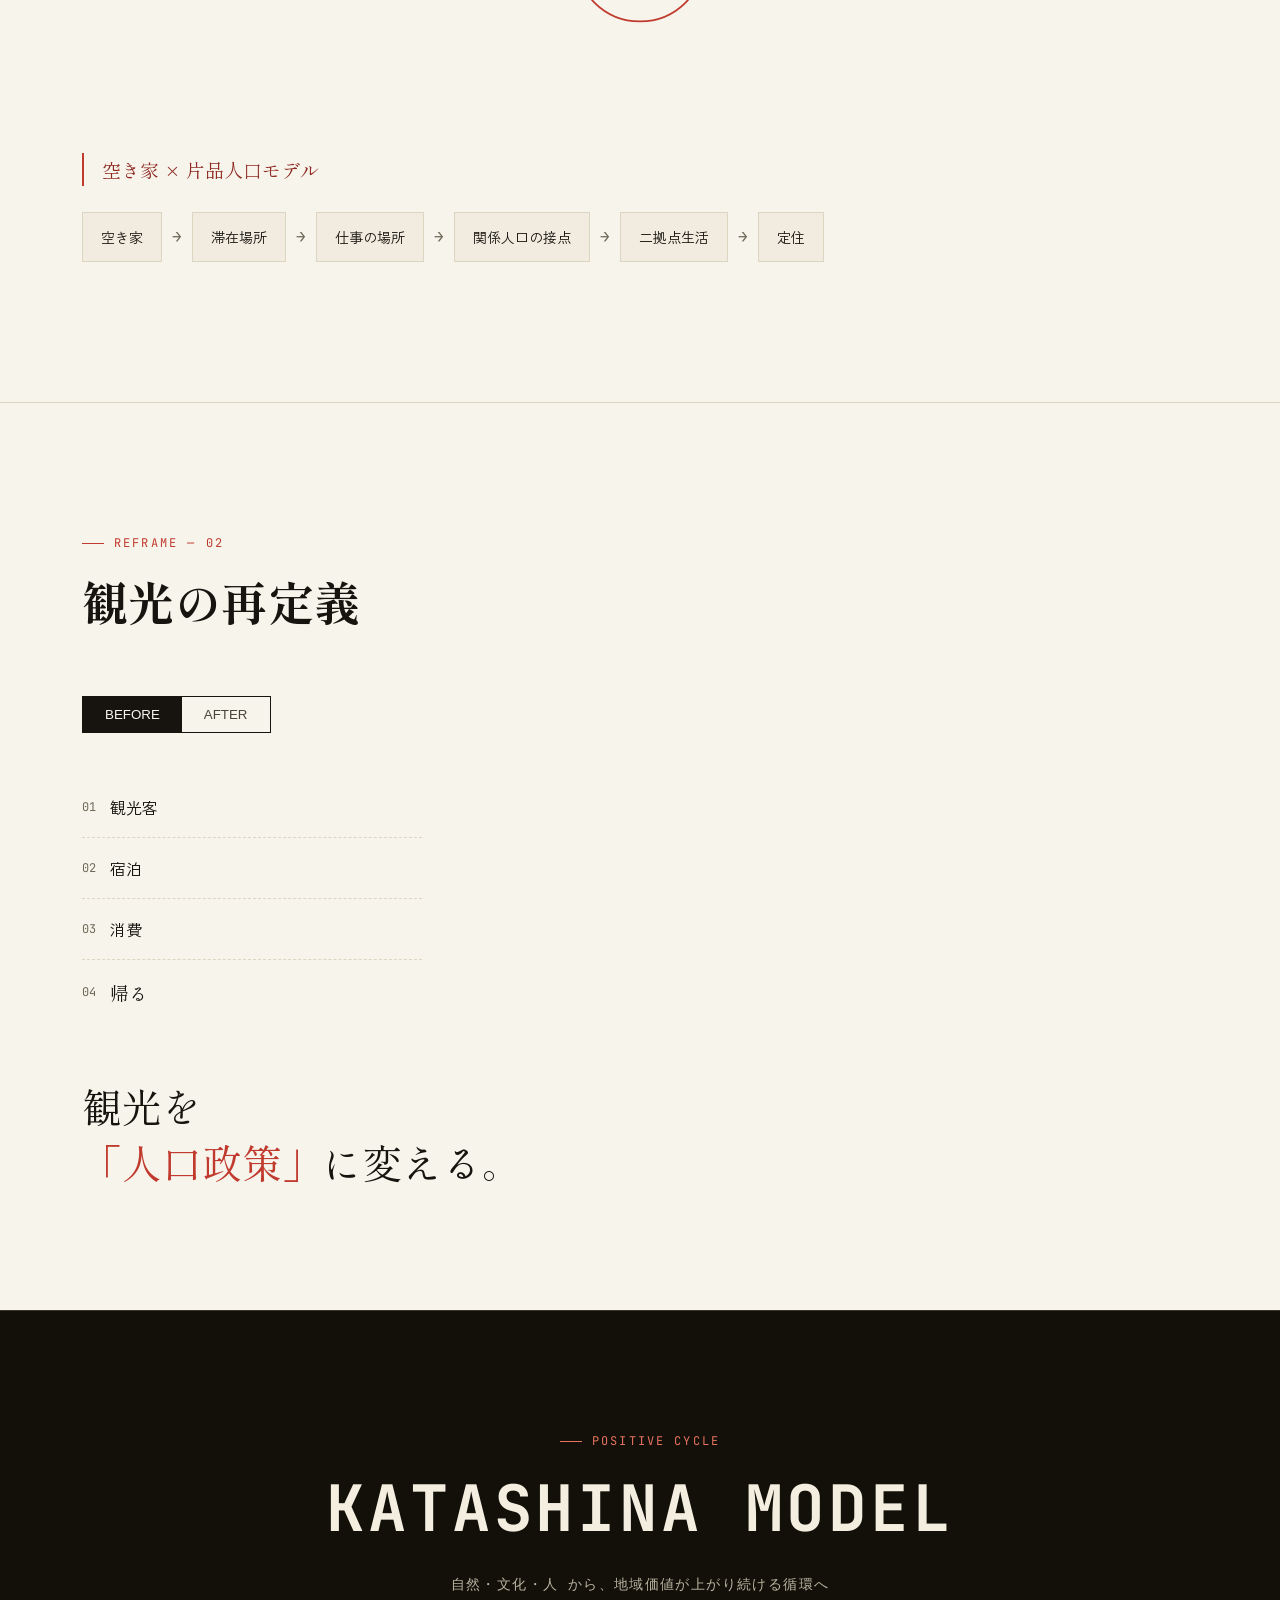
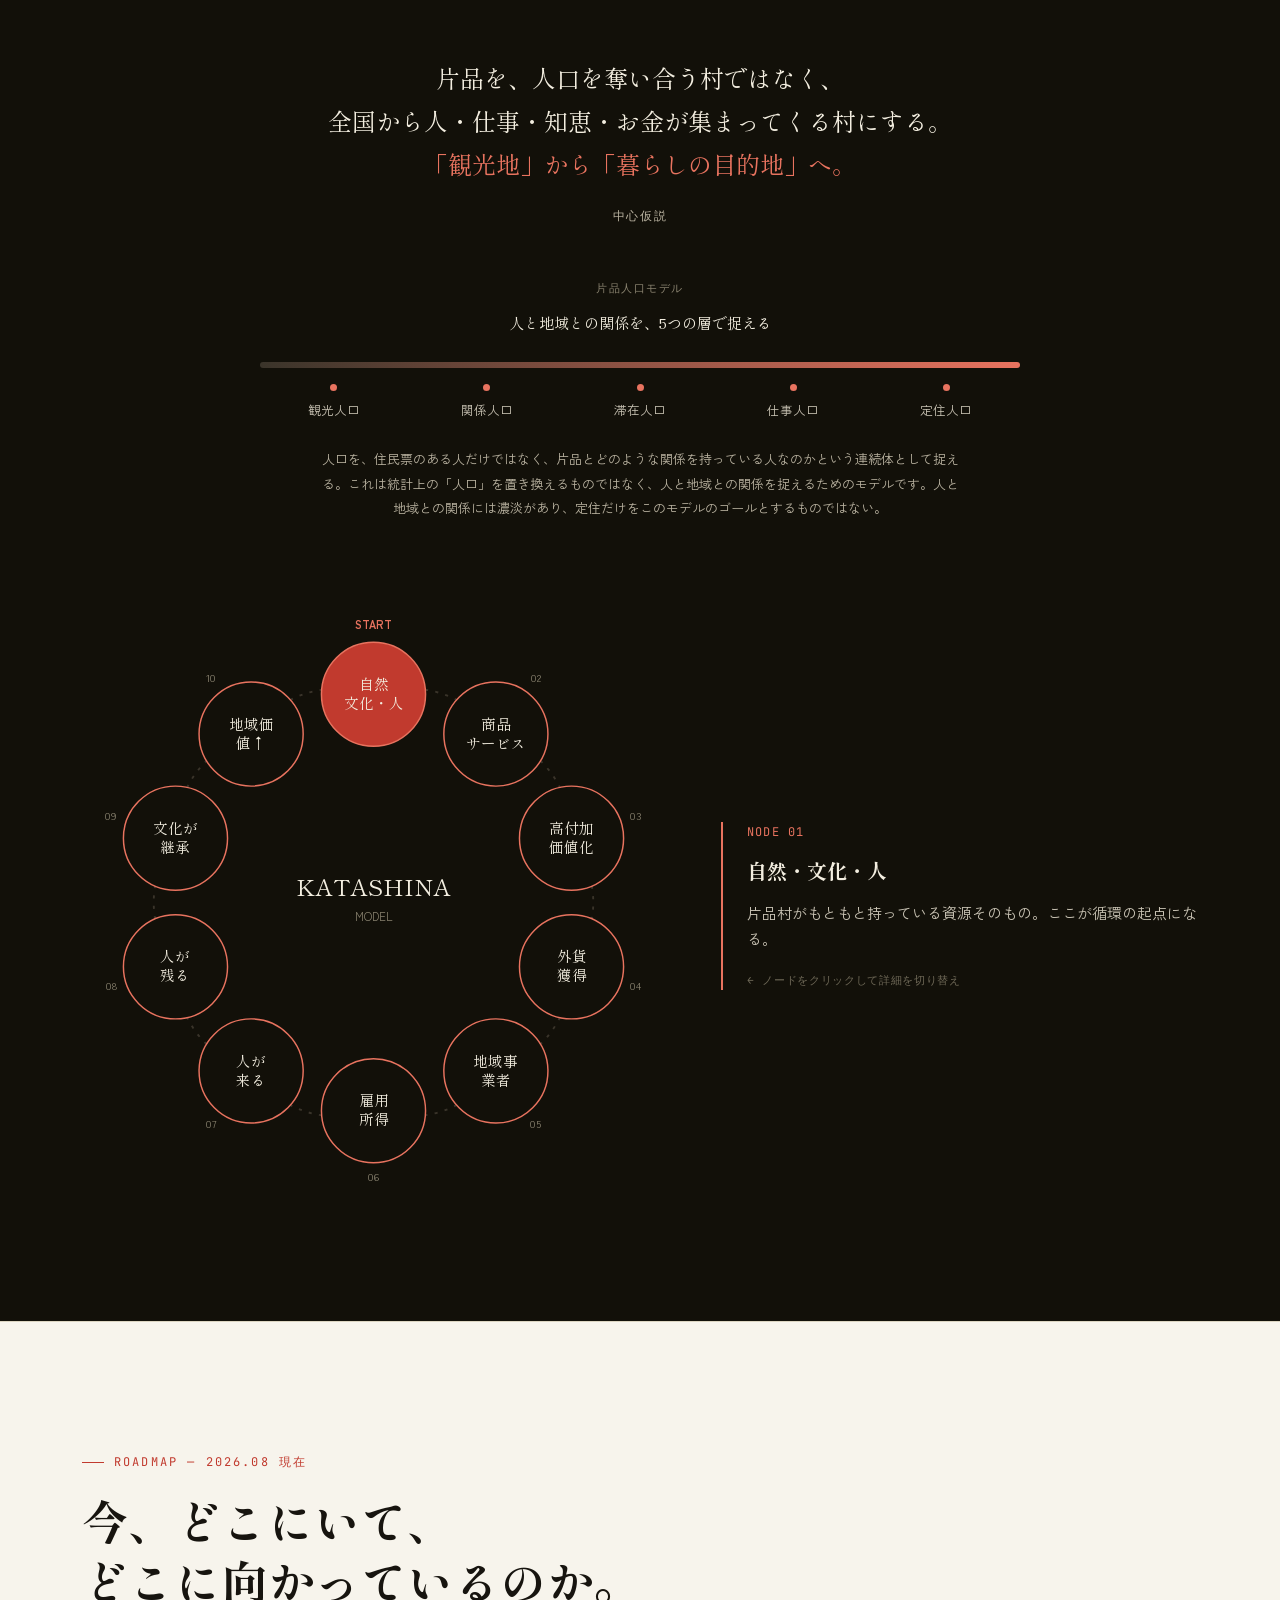
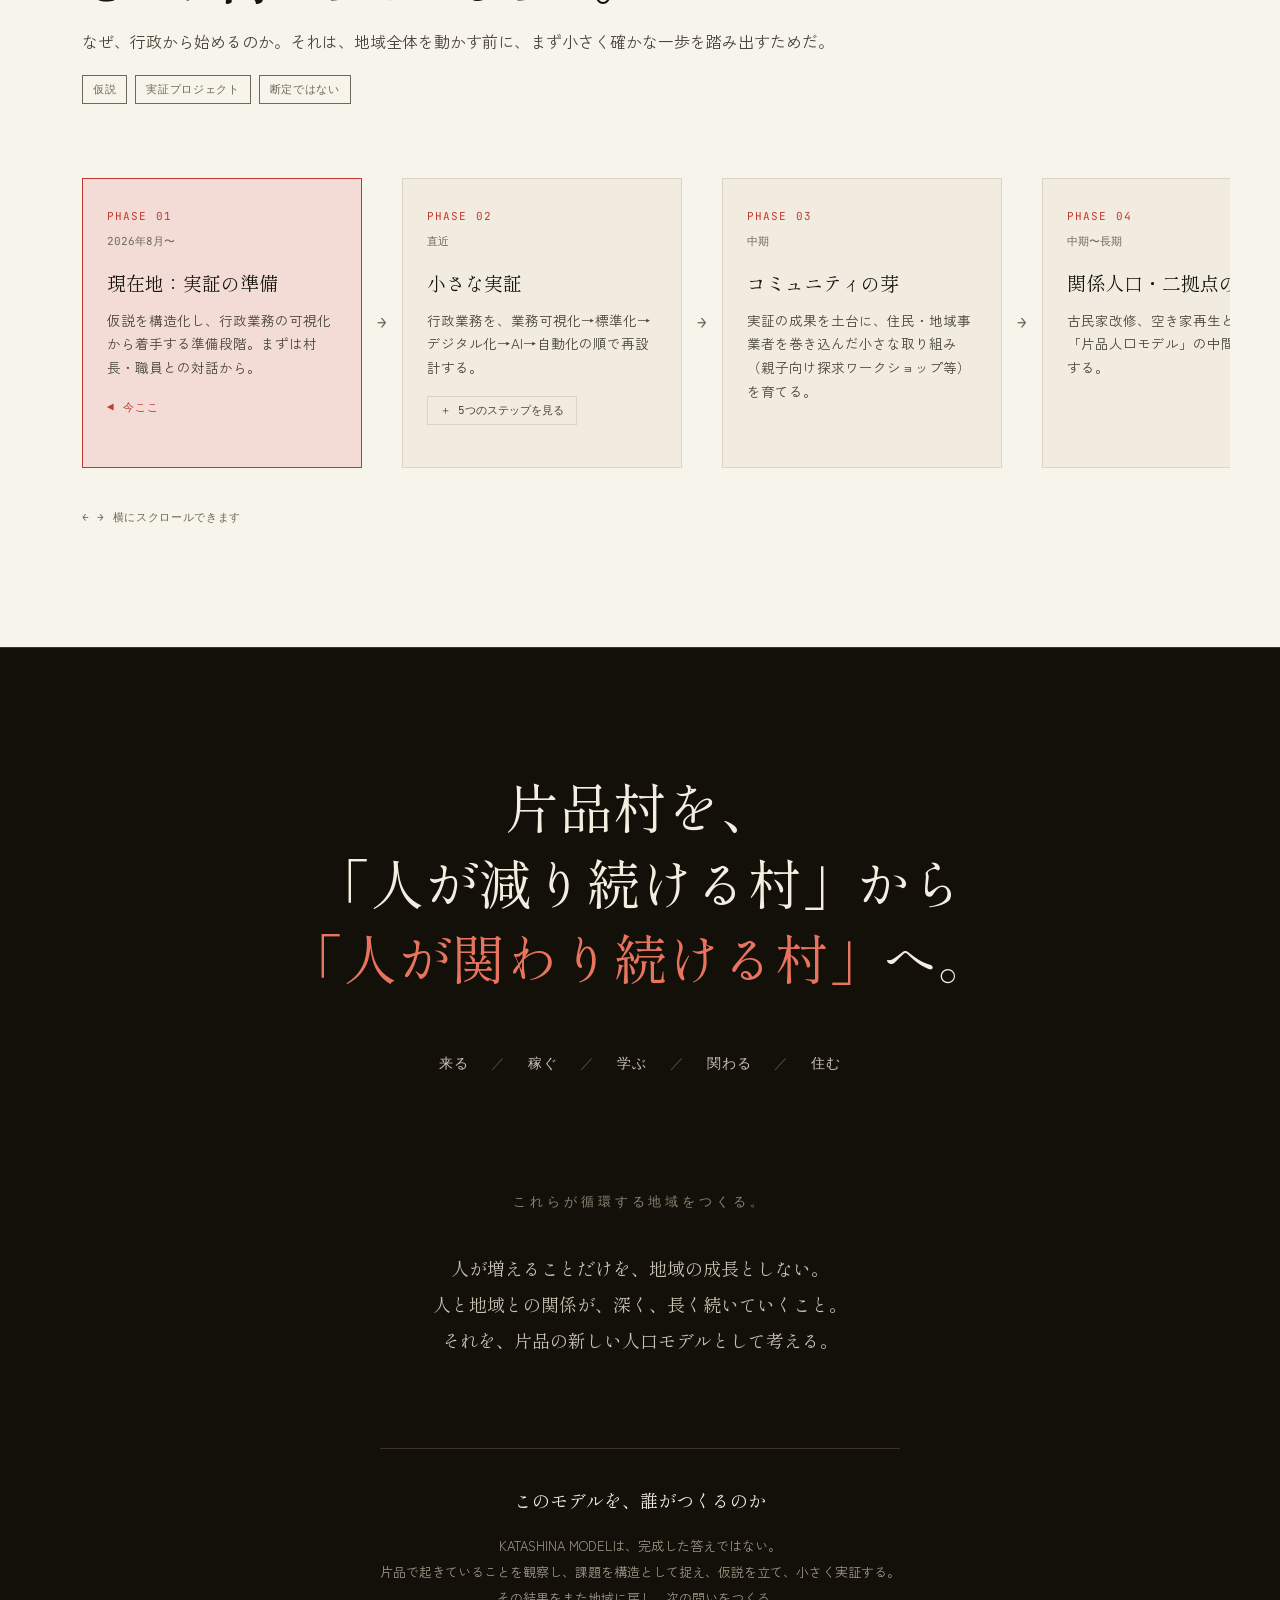
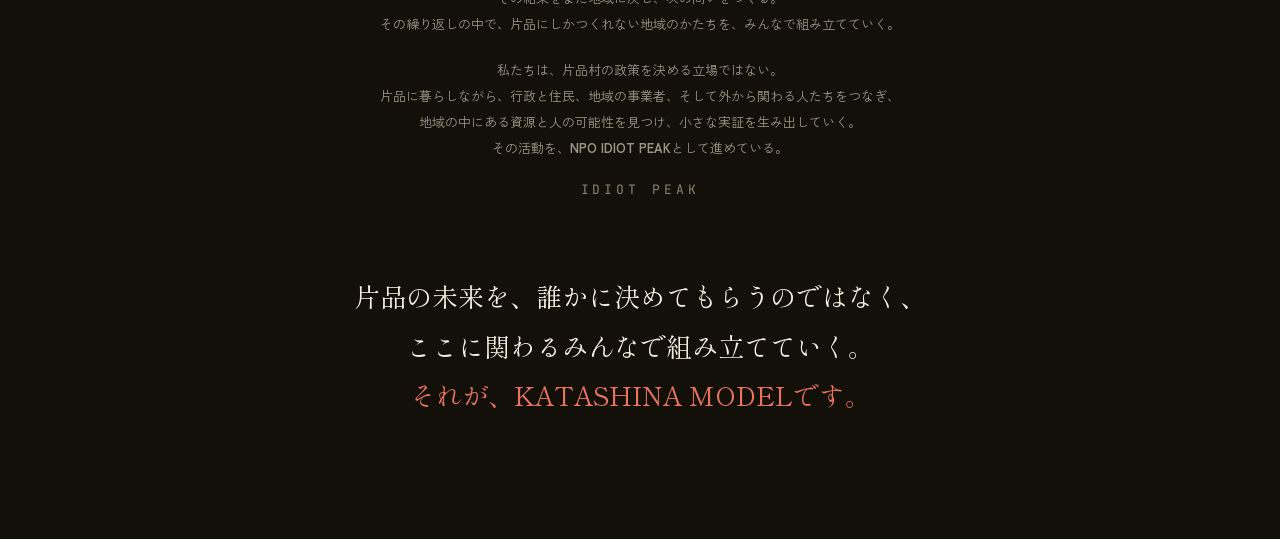
==== commit 3141e834: "UI/UX fixes: contrast fix, no-JS fallback, clickable breadcrumbs, aria-expanded on accordions, table" ====
--- a/index.html
+++ b/index.html
@@ -7,7 +7,8 @@
 <link rel="preconnect" href="https://fonts.googleapis.com">
 <link rel="preconnect" href="https://fonts.gstatic.com" crossorigin>
 <link href="https://fonts.googleapis.com/css2?family=Shippori+Mincho:wght@400;500;600;700;800&family=Zen+Kaku+Gothic+New:wght@300;400;500;700;900&family=JetBrains+Mono:wght@400;500;600&display=swap" rel="stylesheet">
-<link rel="stylesheet" href="style.css?v=5">
+<link rel="stylesheet" href="style.css?v=7">
+<noscript><style>.reveal{opacity:1!important; transform:none!important;}</style></noscript>
 </head>
 <body>
 
@@ -26,7 +27,7 @@
 <!-- HERO / SECTION 01 -->
 <section class="section" id="s01" style="border-top:none; padding-top:0;">
   <div class="wrap hero">
-    <div class="breadcrumb reveal"><span class="here">MODEL</span><span class="sep">→</span>ISSUES<span class="sep">→</span>POLICIES<span class="sep">→</span>FIELD NOTES</div>
+    <div class="breadcrumb reveal"><span class="here">MODEL</span><span class="sep">→</span><a href="issues.html">ISSUES</a><span class="sep">→</span><a href="policies.html">POLICIES</a><span class="sep">→</span><a href="field-notes.html">FIELD NOTES</a></div>
     <div class="hero-kicker reveal" style="margin-top:14px;">KATASHINA MODEL ― 片品村を構造で捉え、地域の循環をつくる。</div>
     <h1 class="reveal d1">片品村の<br>現在地<span style="display:block; font-size:0.42em; margin-top:22px; color:var(--ink-soft); font-family:var(--sans); font-weight:400;">課題を<em>「構造」</em>で捉え、地域の循環をつくる</span></h1>
     <p class="lead reveal d2">人口減少は、原因ではなく結果かもしれない。片品村で起きていることを構造で捉え直し、行政・産業・人・文化・教育をつなぎ直す。</p>
@@ -418,19 +419,40 @@
 <script>
 /* ---------------- reveal on scroll ---------------- */
 const revealEls = document.querySelectorAll('.reveal');
-const io = new IntersectionObserver((entries)=>{
-  entries.forEach(e=>{ if(e.isIntersecting){ e.target.classList.add('in'); } });
-},{threshold:0.15});
-revealEls.forEach(el=>io.observe(el));
+if('IntersectionObserver' in window){
+  const io = new IntersectionObserver((entries)=>{
+    entries.forEach(e=>{ if(e.isIntersecting){ e.target.classList.add('in'); } });
+  },{threshold:0.15});
+  revealEls.forEach(el=>io.observe(el));
+} else {
+  revealEls.forEach(el=>el.classList.add('in'));
+}
 
 /* ---------------- stat card hypothesis toggle (section 01) ---------------- */
 document.querySelectorAll('.stat-card').forEach(card=>{
-  card.addEventListener('click', ()=> card.classList.toggle('open'));
+  card.setAttribute('role','button');
+  card.setAttribute('tabindex','0');
+  card.setAttribute('aria-expanded','false');
+  const toggle = ()=>{
+    card.classList.toggle('open');
+    card.setAttribute('aria-expanded', card.classList.contains('open') ? 'true' : 'false');
+  };
+  card.addEventListener('click', toggle);
+  card.addEventListener('keydown', (e)=>{ if(e.key==='Enter' || e.key===' '){ e.preventDefault(); toggle(); } });
 });
 
 /* ---------------- section 02 empathy column toggle ---------------- */
 document.querySelectorAll('.q-toggle').forEach(t=>{
-  t.addEventListener('click', ()=> t.parentElement.classList.toggle('open'));
+  t.setAttribute('role','button');
+  t.setAttribute('tabindex','0');
+  t.setAttribute('aria-expanded','false');
+  const toggle = ()=>{
+    const parent = t.parentElement;
+    parent.classList.toggle('open');
+    t.setAttribute('aria-expanded', parent.classList.contains('open') ? 'true' : 'false');
+  };
+  t.addEventListener('click', toggle);
+  t.addEventListener('keydown', (e)=>{ if(e.key==='Enter' || e.key===' '){ e.preventDefault(); toggle(); } });
 });
 
 /* ---------------- dot nav ---------------- */
@@ -593,17 +615,28 @@
     <div class="toggle"><span class="plus">＋</span> 詳細を見る</div>
   </div>`).join('');
 document.querySelectorAll('.issue-item').forEach(item=>{
-  item.addEventListener('click', (e)=>{
+  item.setAttribute('role','button');
+  item.setAttribute('tabindex','0');
+  item.setAttribute('aria-expanded','false');
+  const toggle = (e)=>{
     e.stopPropagation();
     item.classList.toggle('open');
-  });
+    item.setAttribute('aria-expanded', item.classList.contains('open') ? 'true' : 'false');
+  };
+  item.addEventListener('click', toggle);
+  item.addEventListener('keydown', (e)=>{ if(e.key==='Enter' || e.key===' '){ e.preventDefault(); toggle(e); } });
 });
 document.querySelectorAll('.cat-card').forEach(card=>{
-  card.addEventListener('click', ()=>{
+  card.setAttribute('role','button');
+  card.setAttribute('tabindex','0');
+  card.setAttribute('aria-expanded','false');
+  const toggle = ()=>{
     const wasOpen = card.classList.contains('open');
-    document.querySelectorAll('.cat-card').forEach(c=>c.classList.remove('open'));
-    if(!wasOpen) card.classList.add('open');
-  });
+    document.querySelectorAll('.cat-card').forEach(c=>{ c.classList.remove('open'); c.setAttribute('aria-expanded','false'); });
+    if(!wasOpen){ card.classList.add('open'); card.setAttribute('aria-expanded','true'); }
+  };
+  card.addEventListener('click', toggle);
+  card.addEventListener('keydown', (e)=>{ if(e.key==='Enter' || e.key===' '){ e.preventDefault(); toggle(); } });
 });
 
 /* ---------------- akiya branch diagram ---------------- */
@@ -659,10 +692,13 @@
 
 /* ---------------- roadmap toggle (section 09) ---------------- */
 document.querySelectorAll('.rm-card .rm-toggle').forEach(btn=>{
+  btn.setAttribute('aria-expanded','false');
   btn.addEventListener('click', ()=>{
     const card = btn.closest('.rm-card');
     card.classList.toggle('open');
-    btn.textContent = card.classList.contains('open') ? '－ 閉じる' : '＋ 5つのステップを見る';
+    const open = card.classList.contains('open');
+    btn.setAttribute('aria-expanded', open ? 'true' : 'false');
+    btn.textContent = open ? '－ 閉じる' : '＋ 5つのステップを見る';
   });
 });
 
--- a/style.css
+++ b/style.css
@@ -4,7 +4,7 @@
   --bg-warm:#F1ECDF;
   --ink:#17140F;
   --ink-soft:#4A453B;
-  --muted:#847E6E;
+  --muted:#6E6857;
   --line:#DCD5C1;
   --red:#C13A2E;
   --red-deep:#8E2A21;
@@ -388,6 +388,8 @@
 .breadcrumb{font-family:var(--mono); font-size:11px; color:var(--muted); letter-spacing:.04em;}
 .breadcrumb .sep{margin:0 8px; color:var(--line);}
 .breadcrumb .here{color:var(--red);}
+.breadcrumb a{color:var(--muted); text-decoration:none; border-bottom:1px solid transparent;}
+.breadcrumb a:hover{color:var(--red); border-bottom-color:var(--red);}
 
 /* ---------- selection-logic 3-axis intro (issues.html) ---------- */
 .axis-intro{display:grid; grid-template-columns:repeat(3,1fr); gap:1px; background:var(--line); border:1px solid var(--line); margin:36px 0 70px;}
@@ -433,3 +435,12 @@
 .data-table td:first-child, .data-table th:first-child{text-align:left; font-family:var(--serif); font-size:13.5px; color:var(--ink); min-width:180px;}
 .data-table td.hit{color:var(--red); font-weight:700;}
 .table-scroll{overflow-x:auto;}
+
+/* ---------- crosstab link to issue overview (policies.html) ---------- */
+.tt-link{color:var(--ink); text-decoration:none; border-bottom:1px solid var(--line);}
+.tt-link:hover{color:var(--red); border-bottom-color:var(--red);}
+
+/* ---------- keyboard focus visibility for interactive cards ---------- */
+.stat-card:focus-visible, .cat-card:focus-visible, .issue-item:focus-visible, .q-toggle:focus-visible{
+  outline:2px solid var(--red); outline-offset:2px;
+}
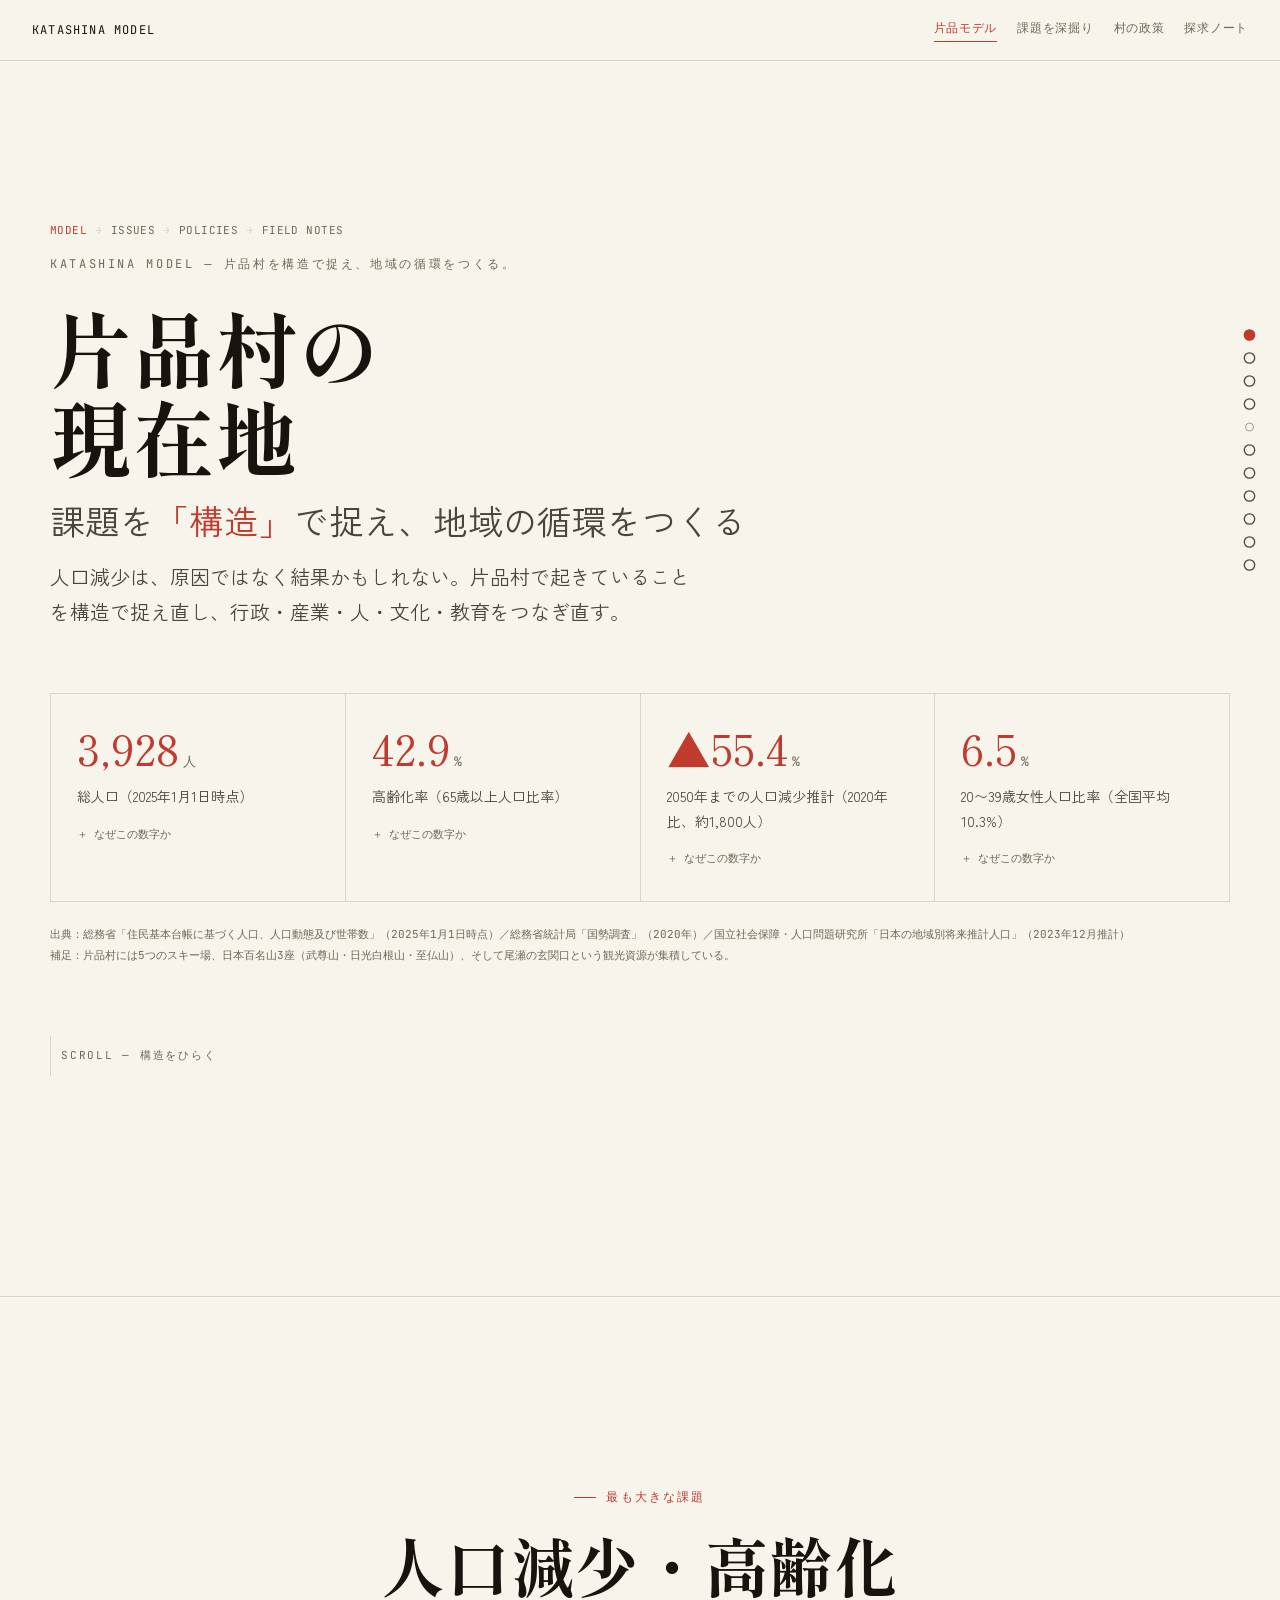
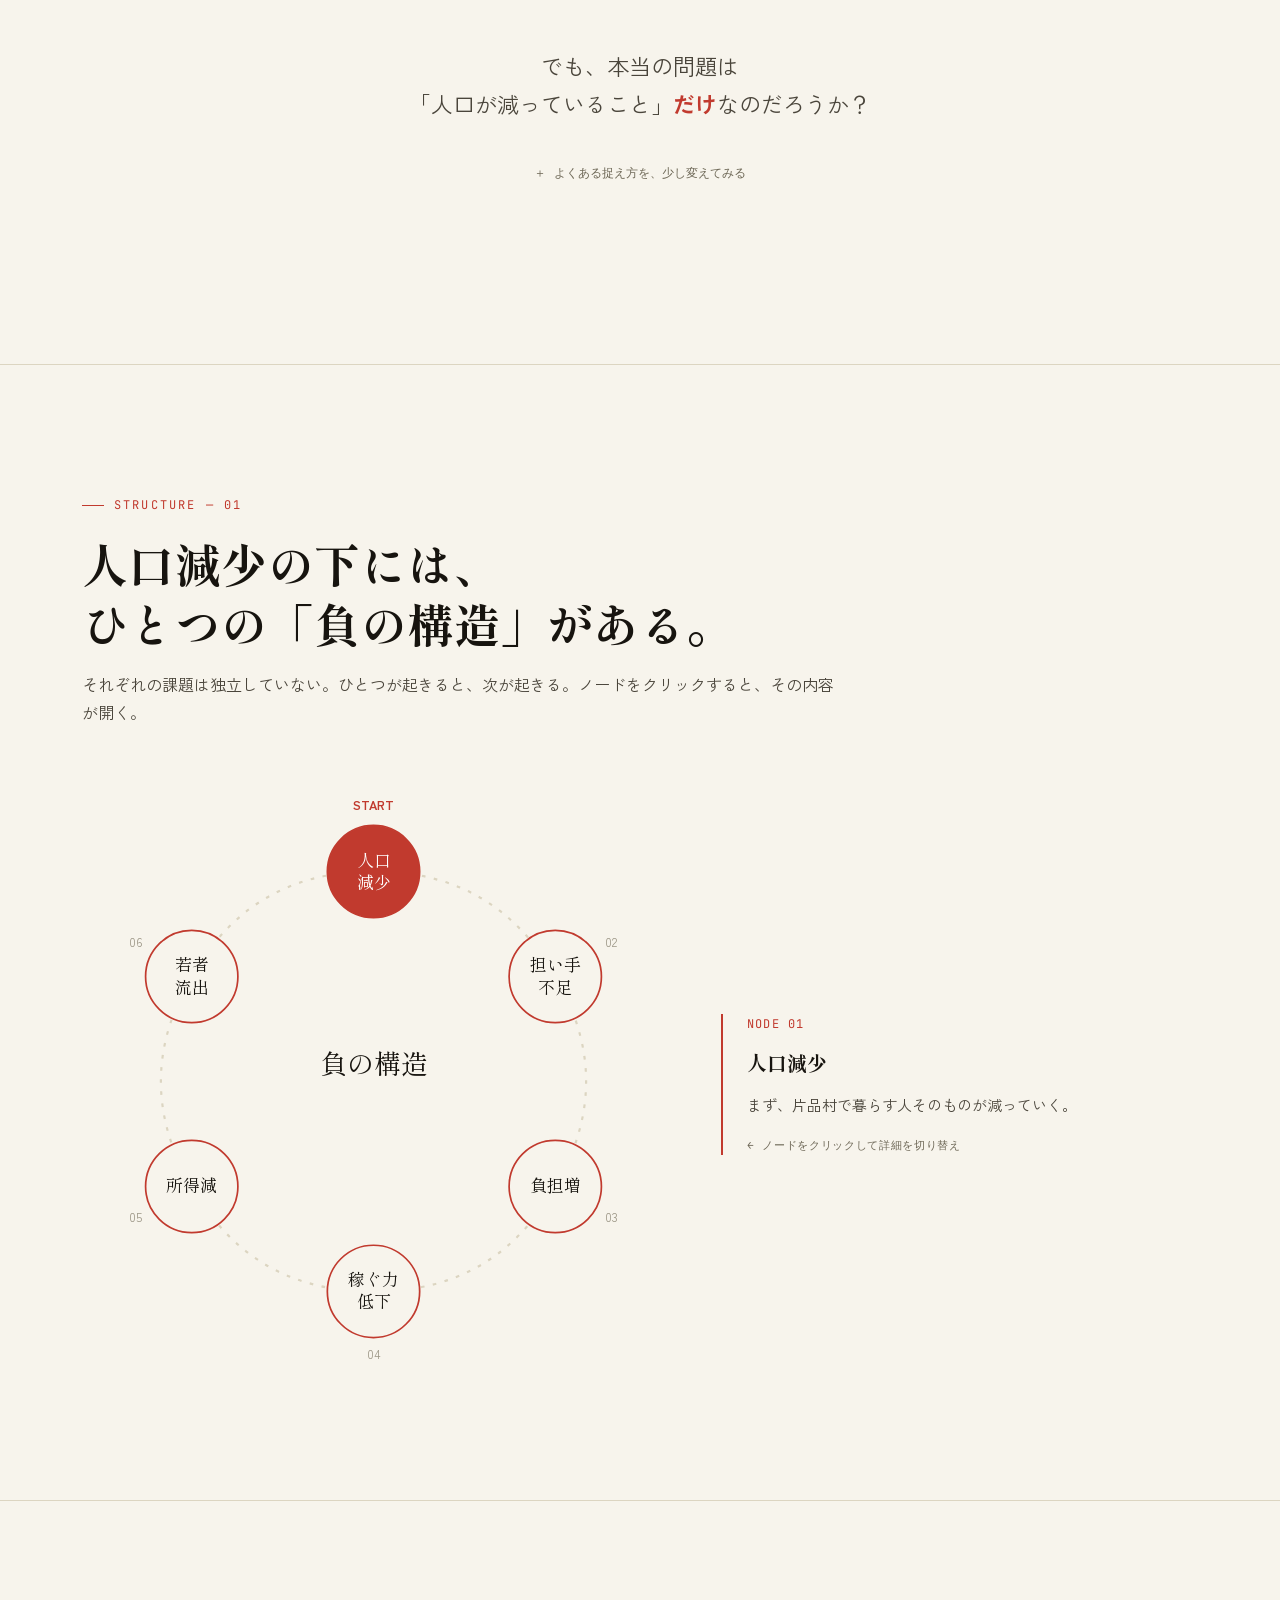
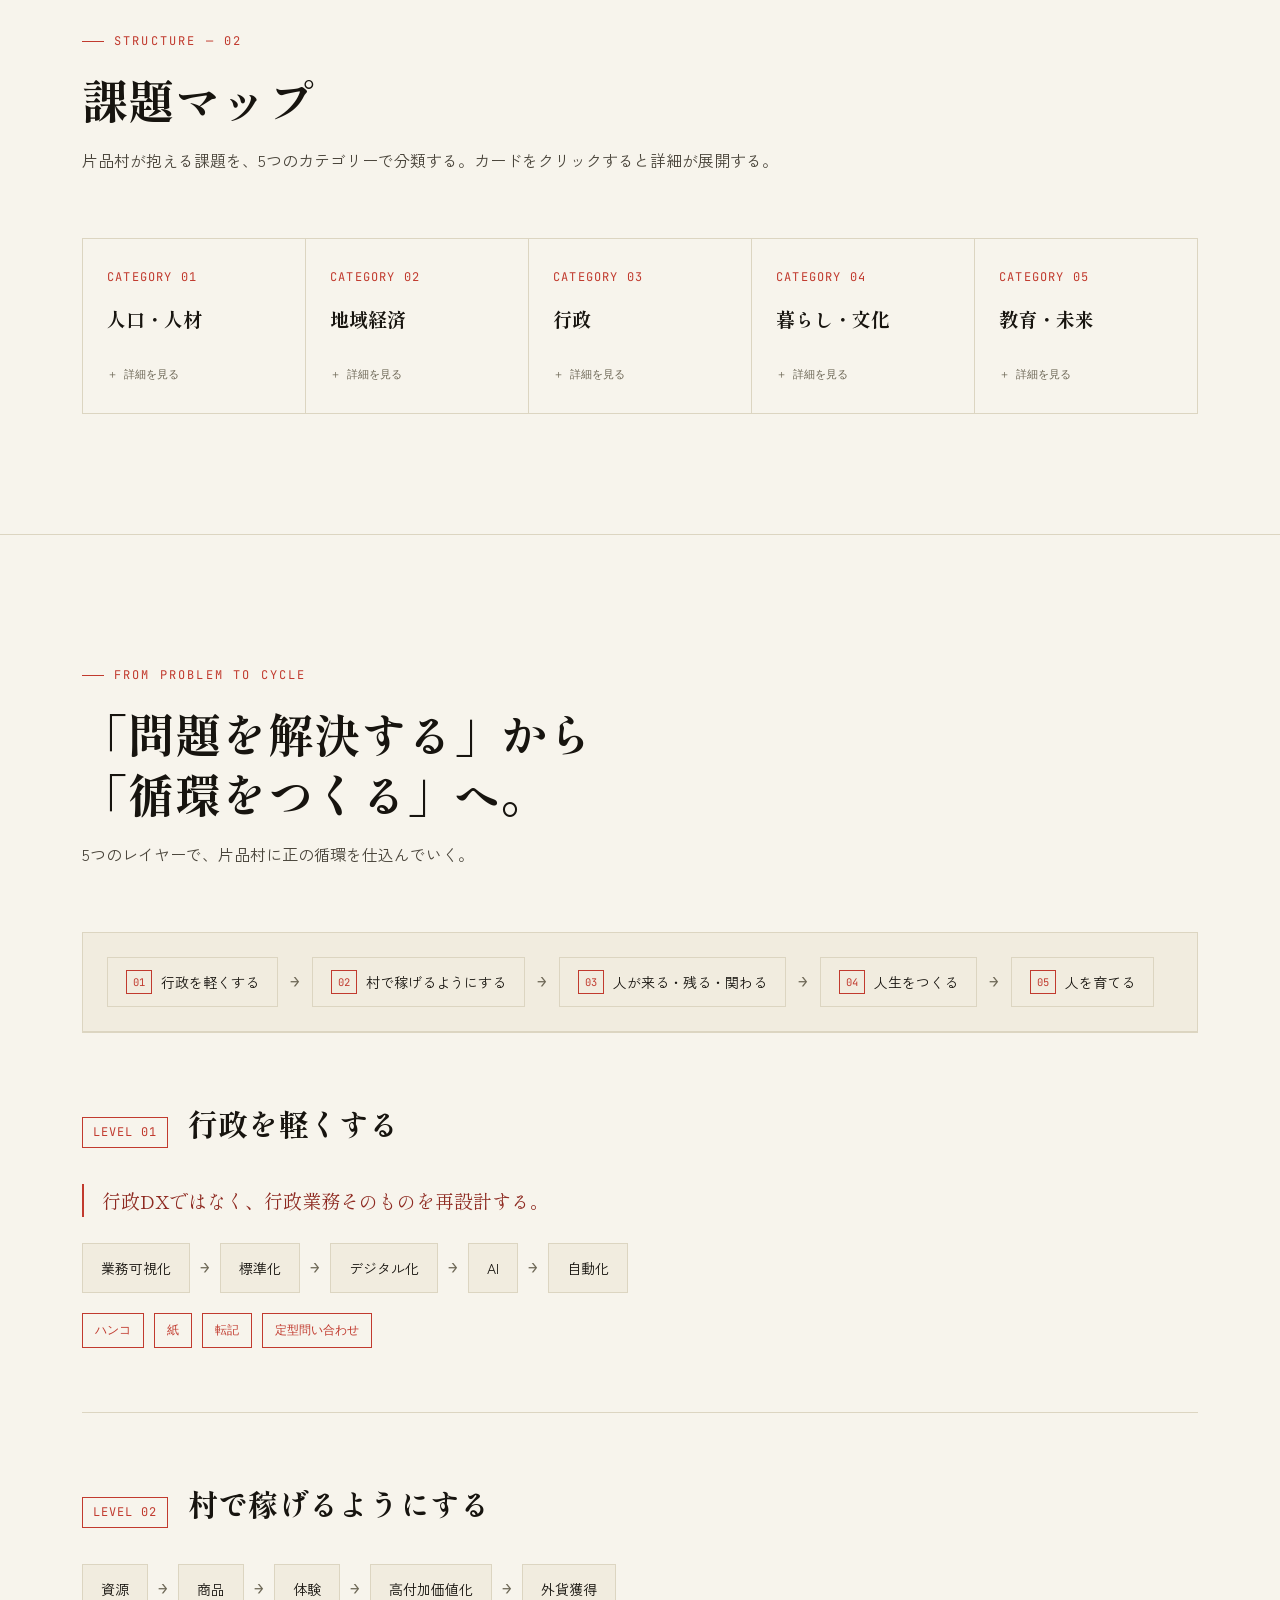
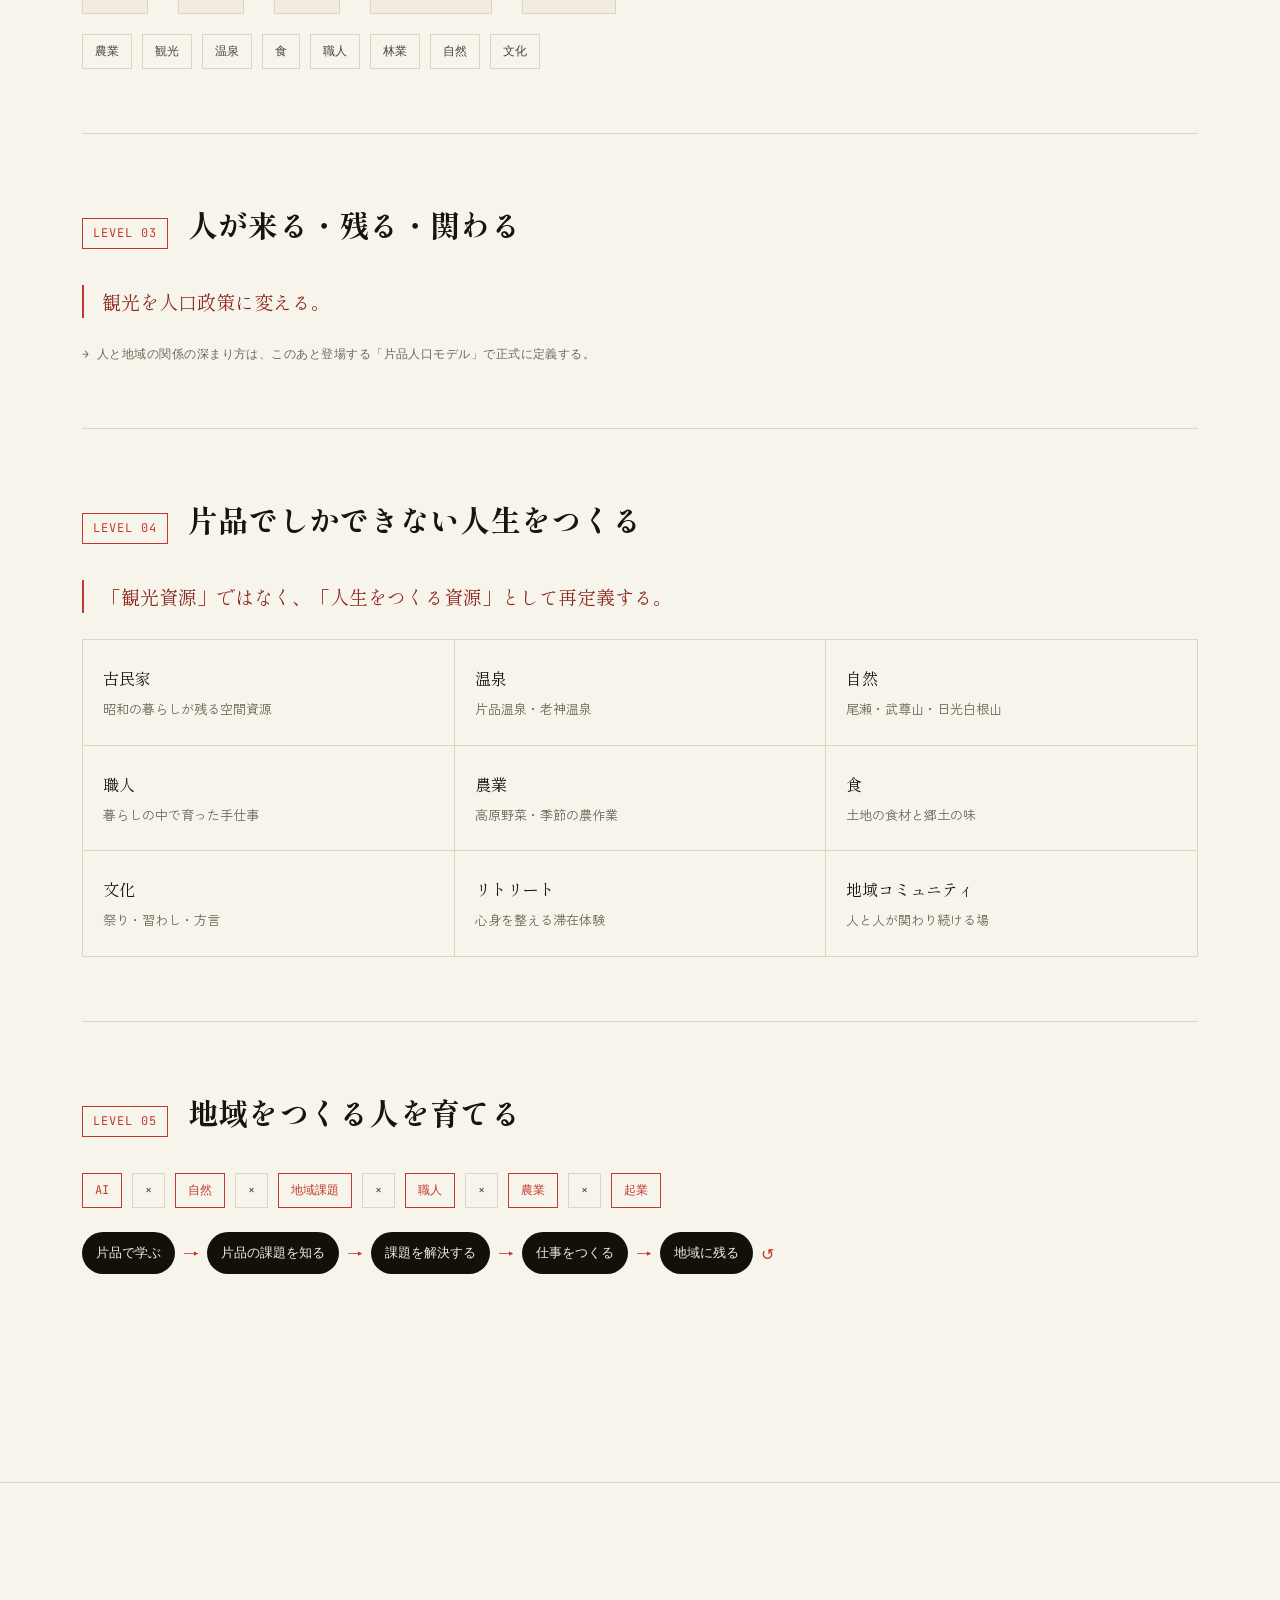
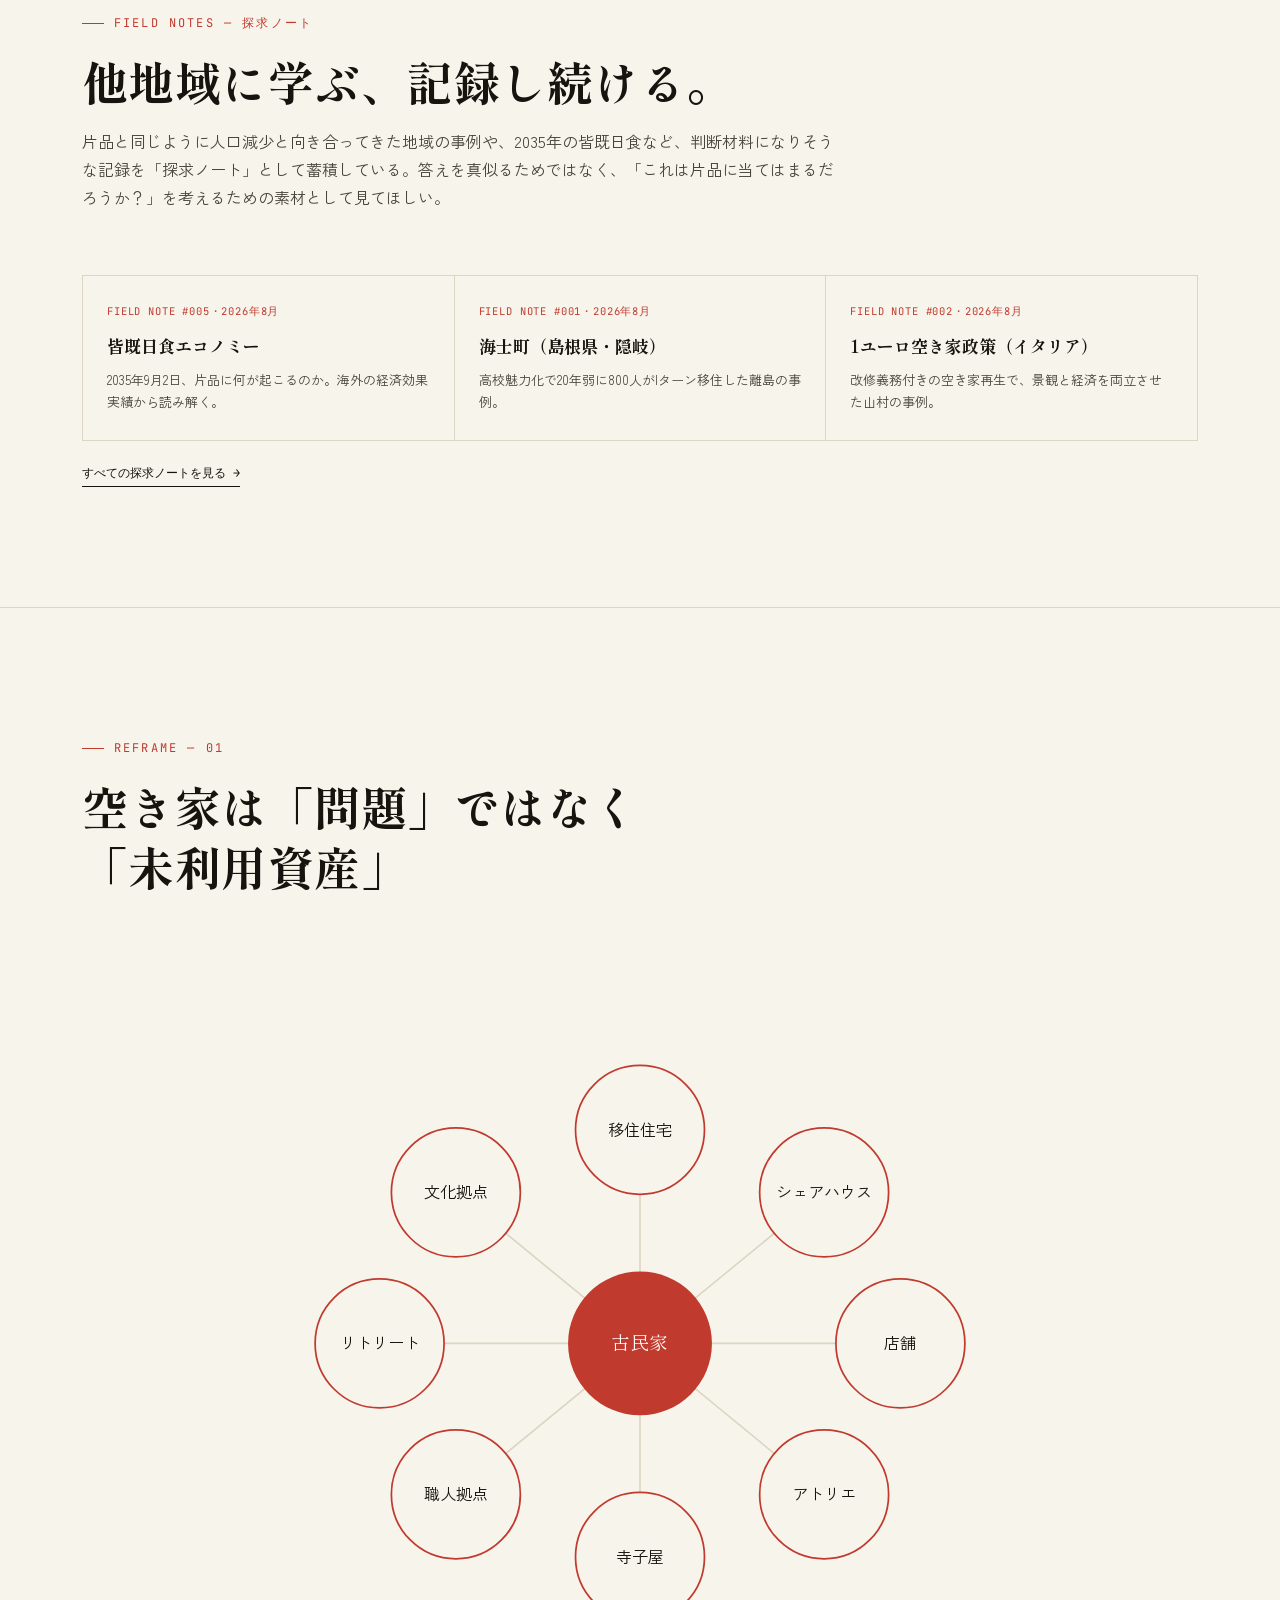
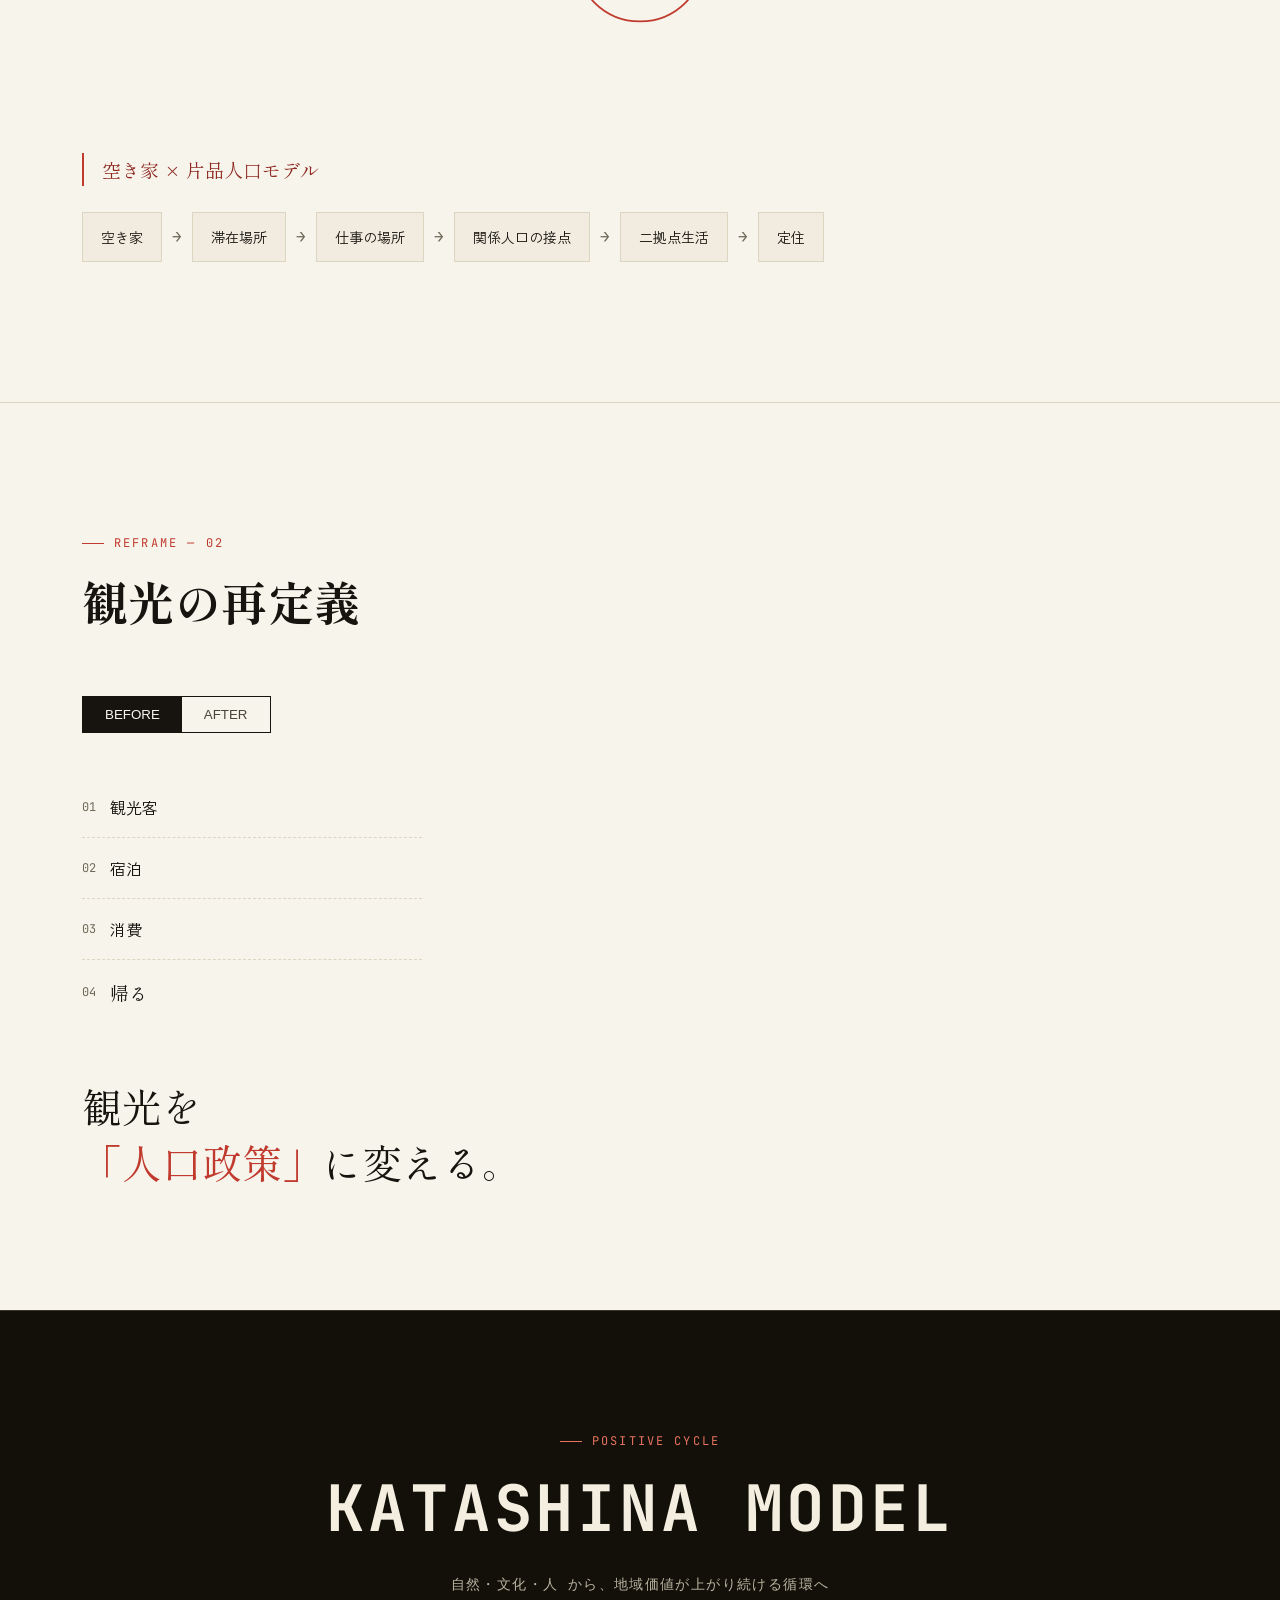
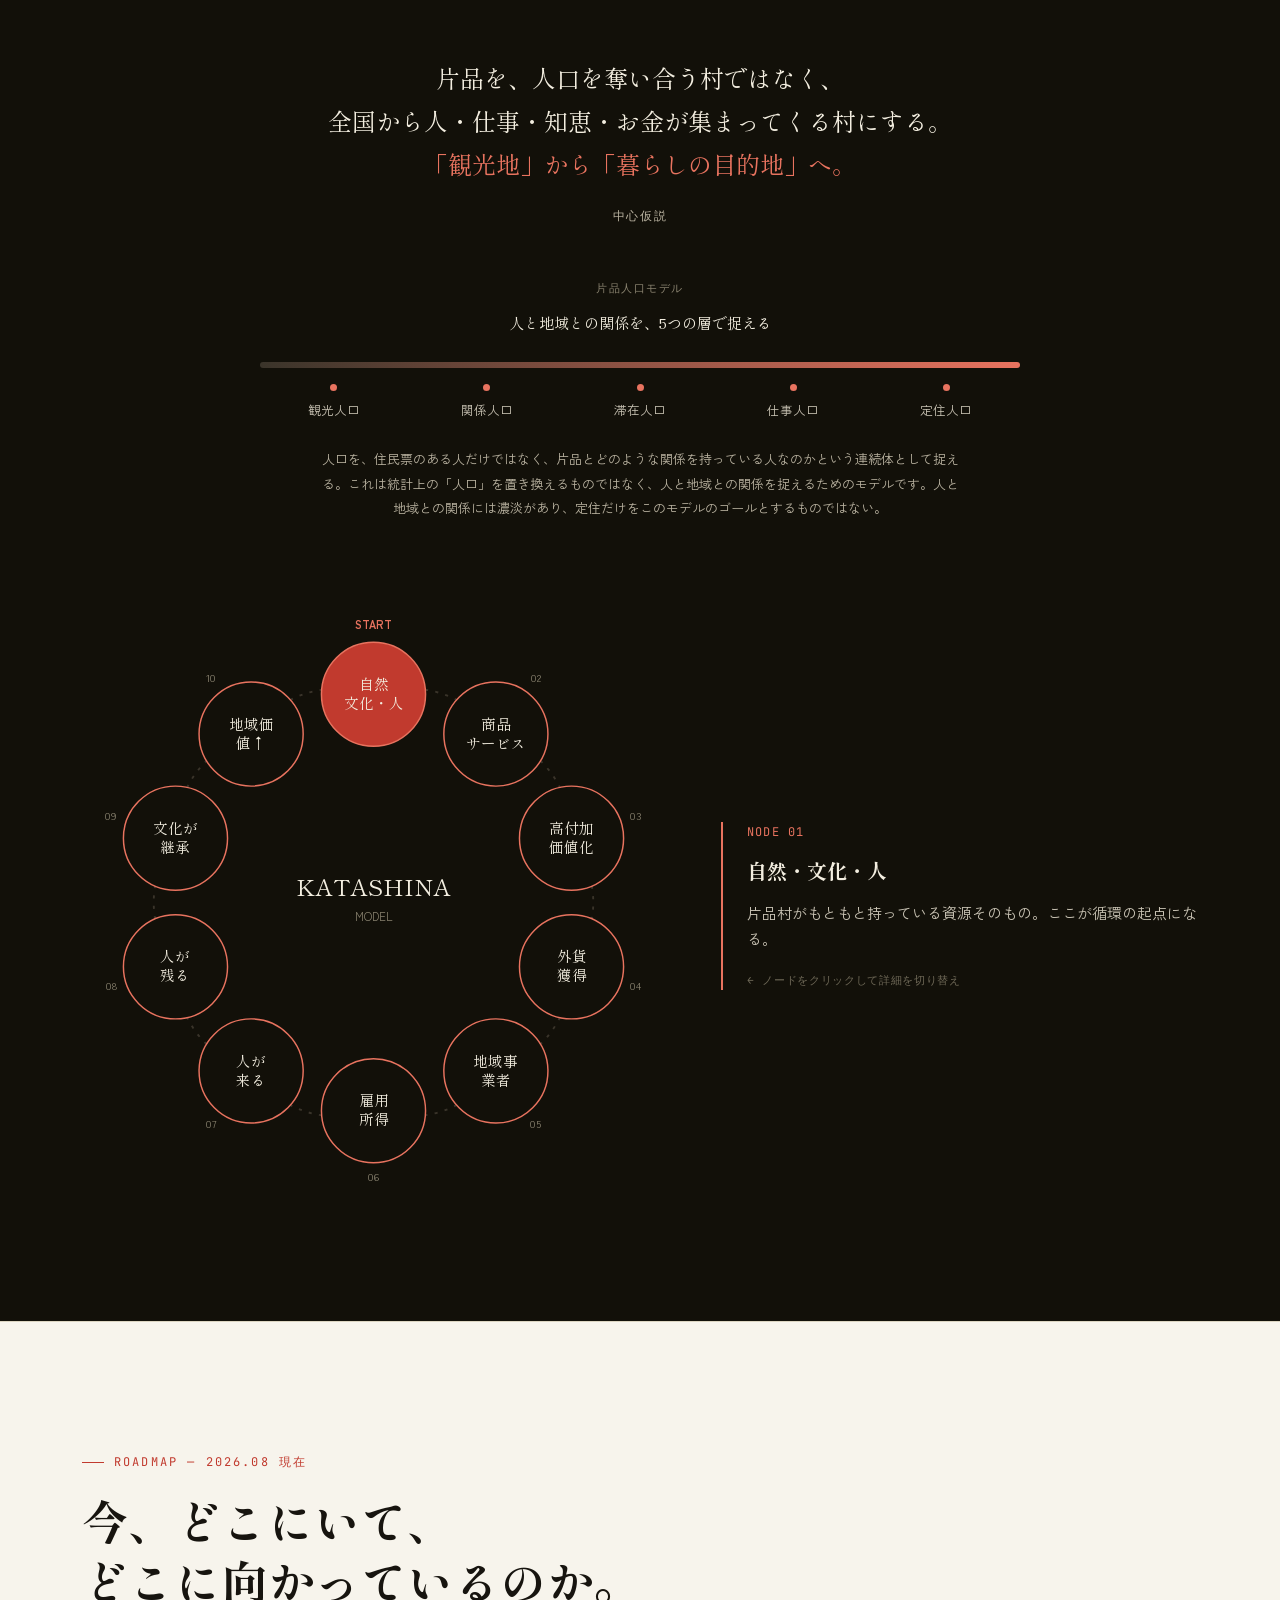
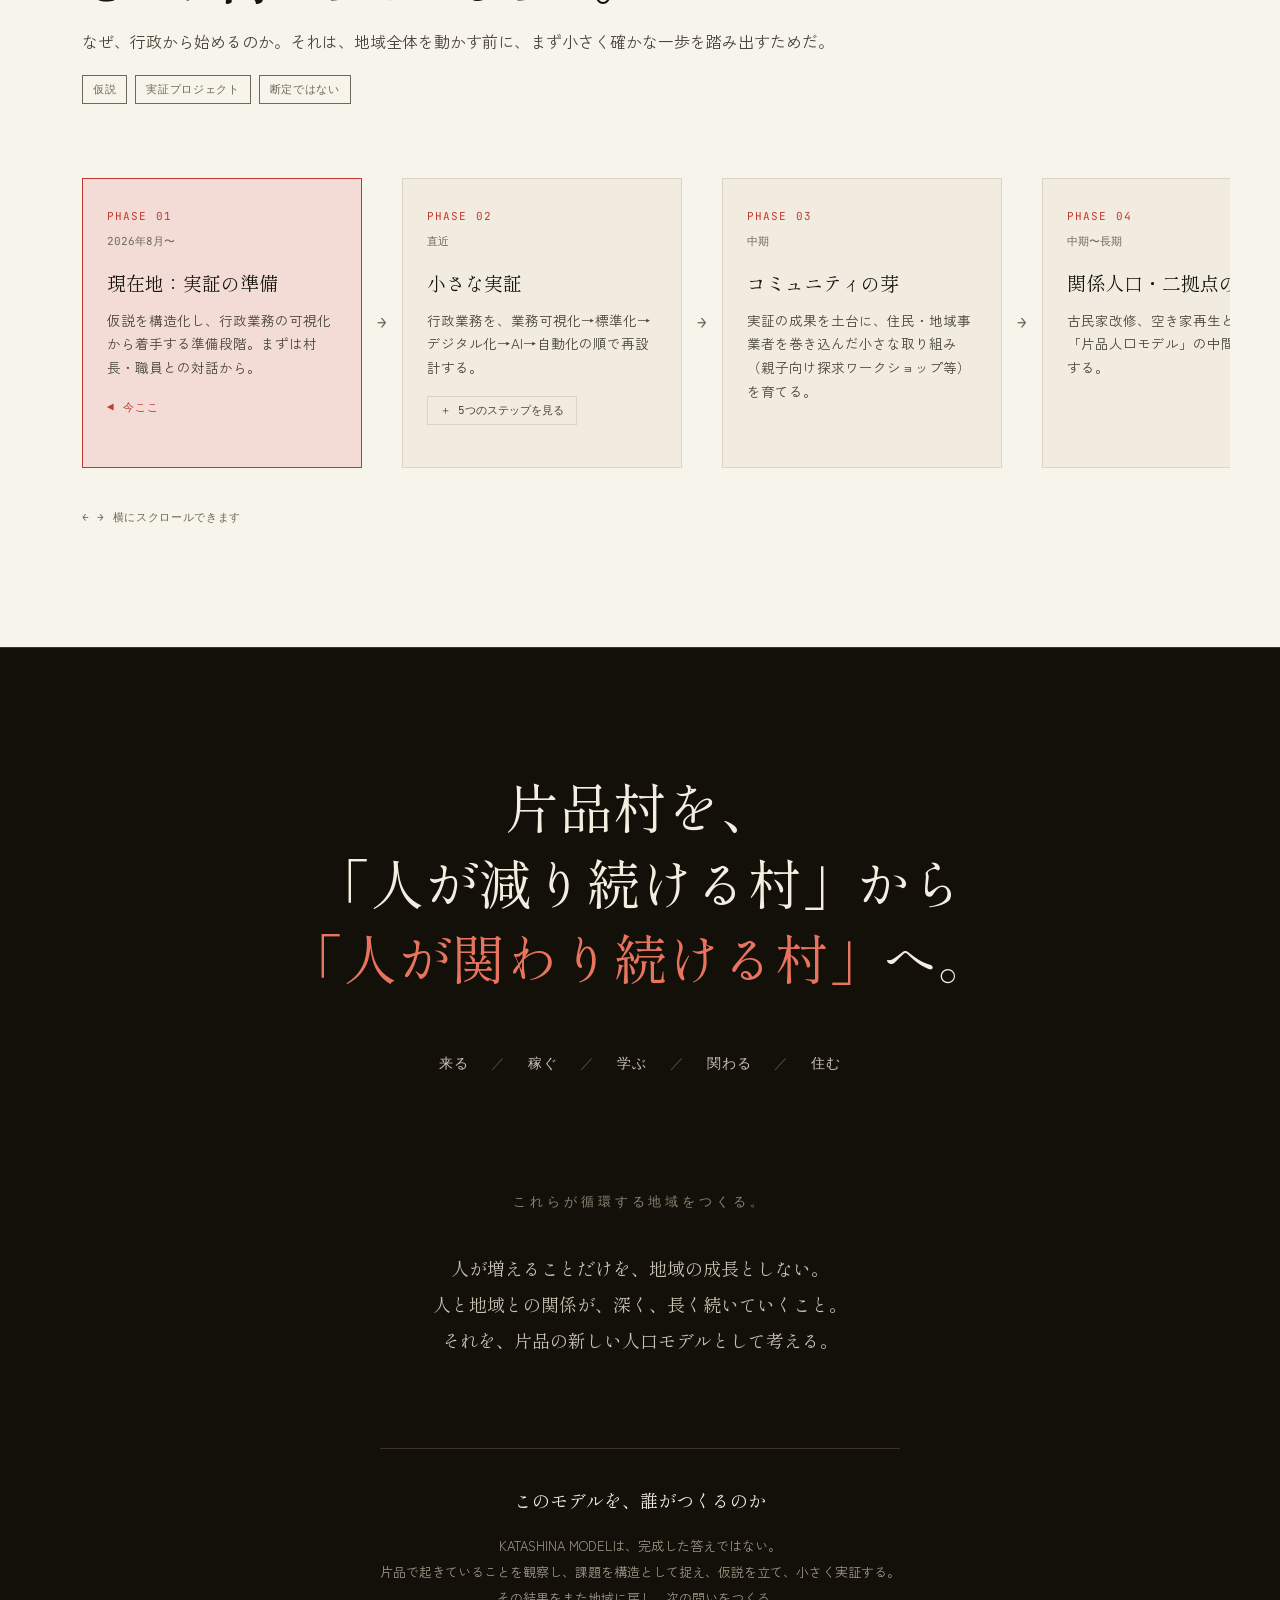
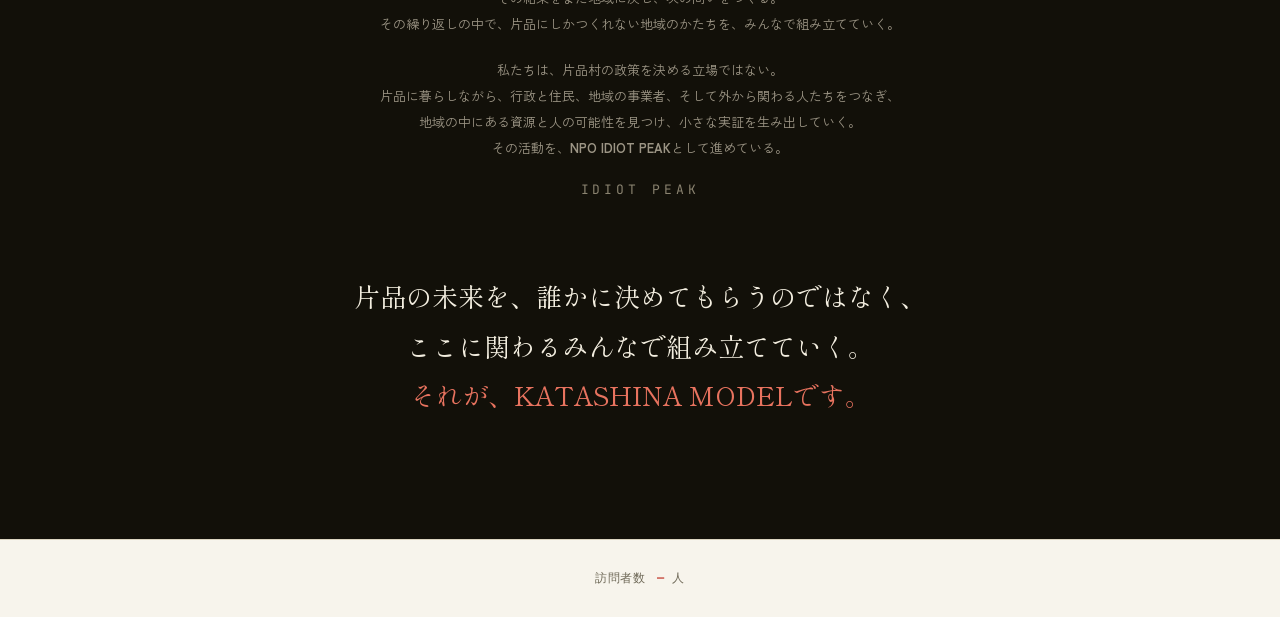
==== commit d773f9a2: "Add visitor counter (CountAPI) to page footer" ====
--- a/index.html
+++ b/index.html
@@ -7,7 +7,7 @@
 <link rel="preconnect" href="https://fonts.googleapis.com">
 <link rel="preconnect" href="https://fonts.gstatic.com" crossorigin>
 <link href="https://fonts.googleapis.com/css2?family=Shippori+Mincho:wght@400;500;600;700;800&family=Zen+Kaku+Gothic+New:wght@300;400;500;700;900&family=JetBrains+Mono:wght@400;500;600&display=swap" rel="stylesheet">
-<link rel="stylesheet" href="style.css?v=7">
+<link rel="stylesheet" href="style.css?v=9">
 <noscript><style>.reveal{opacity:1!important; transform:none!important;}</style></noscript>
 </head>
 <body>
@@ -101,7 +101,10 @@
       <p>それぞれの課題は独立していない。ひとつが起きると、次が起きる。ノードをクリックすると、その内容が開く。</p>
     </div>
     <div class="cycle-wrap reveal d1">
-      <div class="cycle-svg-box"><svg id="cycle-neg" viewBox="0 0 480 480"></svg></div>
+      <div class="cycle-svg-box">
+        <svg id="cycle-neg" viewBox="0 0 480 480"></svg>
+        <div class="diagram-scroll-hint">← → 図を横にスクロールできます</div>
+      </div>
       <div class="cycle-detail" id="cycle-neg-detail">
         <div class="idx">NODE 01</div>
         <h4>人口減少</h4>
@@ -240,6 +243,7 @@
     </div>
     <div class="branch-wrap reveal d1">
       <svg id="akiya-branch" class="branch-svg" viewBox="0 0 900 520"></svg>
+      <div class="diagram-scroll-hint">← → 図を横にスクロールできます</div>
     </div>
     <div class="reveal d2" style="margin-top:20px;">
       <div class="level-msg" style="margin-top:0;">空き家 × 片品人口モデル</div>
@@ -300,7 +304,10 @@
     </div>
 
     <div class="cycle-wrap reveal d3">
-      <div class="cycle-svg-box"><svg id="cycle-pos" viewBox="0 0 560 560"></svg></div>
+      <div class="cycle-svg-box">
+        <svg id="cycle-pos" viewBox="0 0 560 560"></svg>
+        <div class="diagram-scroll-hint">← → 図を横にスクロールできます</div>
+      </div>
       <div class="cycle-detail" id="cycle-pos-detail" style="border-left-color:#E8735F;">
         <div class="idx" style="color:#E8735F;">NODE 01</div>
         <h4 style="color:var(--dark-ink);">自然・文化・人</h4>
@@ -415,6 +422,12 @@
     </div>
   </div>
 </section>
+
+<footer class="site-footer">
+  <div class="wrap">
+    <div class="visitor-counter">訪問者数　<span id="visitor-count">--</span> 人</div>
+  </div>
+</footer>
 
 <script>
 /* ---------------- reveal on scroll ---------------- */
@@ -690,7 +703,15 @@
   {short:'地域価値↑', title:'地域価値が上がる', desc:'文化と経済が両輪で回り、村そのものの価値が上がる。'},
 ], {size:560, radius:200, nodeR:50, centerTitle:'KATASHINA', centerSub:'MODEL', arrowColor:'#6B5F4E', badgeColor:'#8A8370', startColor:'#E8735F', nodeFill:'#121009', nodeStroke:'#E8735F', subColor:'#8A8370'});
 
-/* ---------------- roadmap toggle (section 09) ---------------- */
+/* ---------------- visitor counter (footer) ---------------- */
+(function(){
+  const el = document.getElementById('visitor-count');
+  if(!el) return;
+  fetch('https://countapi.mileshilliard.com/api/v1/hit/katashina-model-nack3827-site-visits')
+    .then(r => r.json())
+    .then(data => { el.textContent = Number(data.value).toLocaleString('ja-JP'); })
+    .catch(() => { el.textContent = '—'; });
+})();
 document.querySelectorAll('.rm-card .rm-toggle').forEach(btn=>{
   btn.setAttribute('aria-expanded','false');
   btn.addEventListener('click', ()=>{
--- a/style.css
+++ b/style.css
@@ -444,3 +444,37 @@
 .stat-card:focus-visible, .cat-card:focus-visible, .issue-item:focus-visible, .q-toggle:focus-visible{
   outline:2px solid var(--red); outline-offset:2px;
 }
+
+/* ========================================================
+   MOBILE OPTIMIZATION PASS
+   ======================================================== */
+
+/* ---------- nav bar: stack on narrow screens ---------- */
+@media (max-width:560px){
+  .site-nav{flex-direction:column; align-items:flex-start; gap:12px;}
+}
+
+/* ---------- diagrams: allow horizontal scroll instead of shrinking text below legible size ---------- */
+.diagram-scroll-hint{display:none; font-family:var(--mono); font-size:11px; color:var(--muted); margin-top:14px; letter-spacing:.06em;}
+@media (max-width:640px){
+  .diagram-scroll-hint{display:block;}
+  .cycle-svg-box{overflow-x:auto; -webkit-overflow-scrolling:touch; margin:0 -20px; padding:0 20px;}
+  .cycle-svg-box svg{width:auto; max-width:none;}
+  #cycle-neg{min-width:440px;}
+  #cycle-pos{min-width:520px;}
+  .branch-wrap{overflow-x:auto; -webkit-overflow-scrolling:touch; margin:0 -20px; padding:0 20px 40px;}
+  .branch-svg{width:auto; max-width:none; min-width:760px;}
+}
+
+/* ---------- larger touch targets on mobile for accordion rows ---------- */
+@media (max-width:640px){
+  .cat-card .issue-head{padding:13px 0;}
+  .stat-toggle, .toggle{padding:6px 0;}
+  .q-toggle{padding:8px 0;}
+  .rm-toggle{padding:10px 14px; min-height:38px;}
+}
+
+/* ---------- site footer / visitor counter ---------- */
+.site-footer{border-top:1px solid var(--line); padding:28px 0; background:var(--bg);}
+.visitor-counter{text-align:center; font-family:var(--mono); font-size:12px; color:var(--muted); letter-spacing:.04em;}
+.visitor-counter #visitor-count{color:var(--red); font-weight:600;}
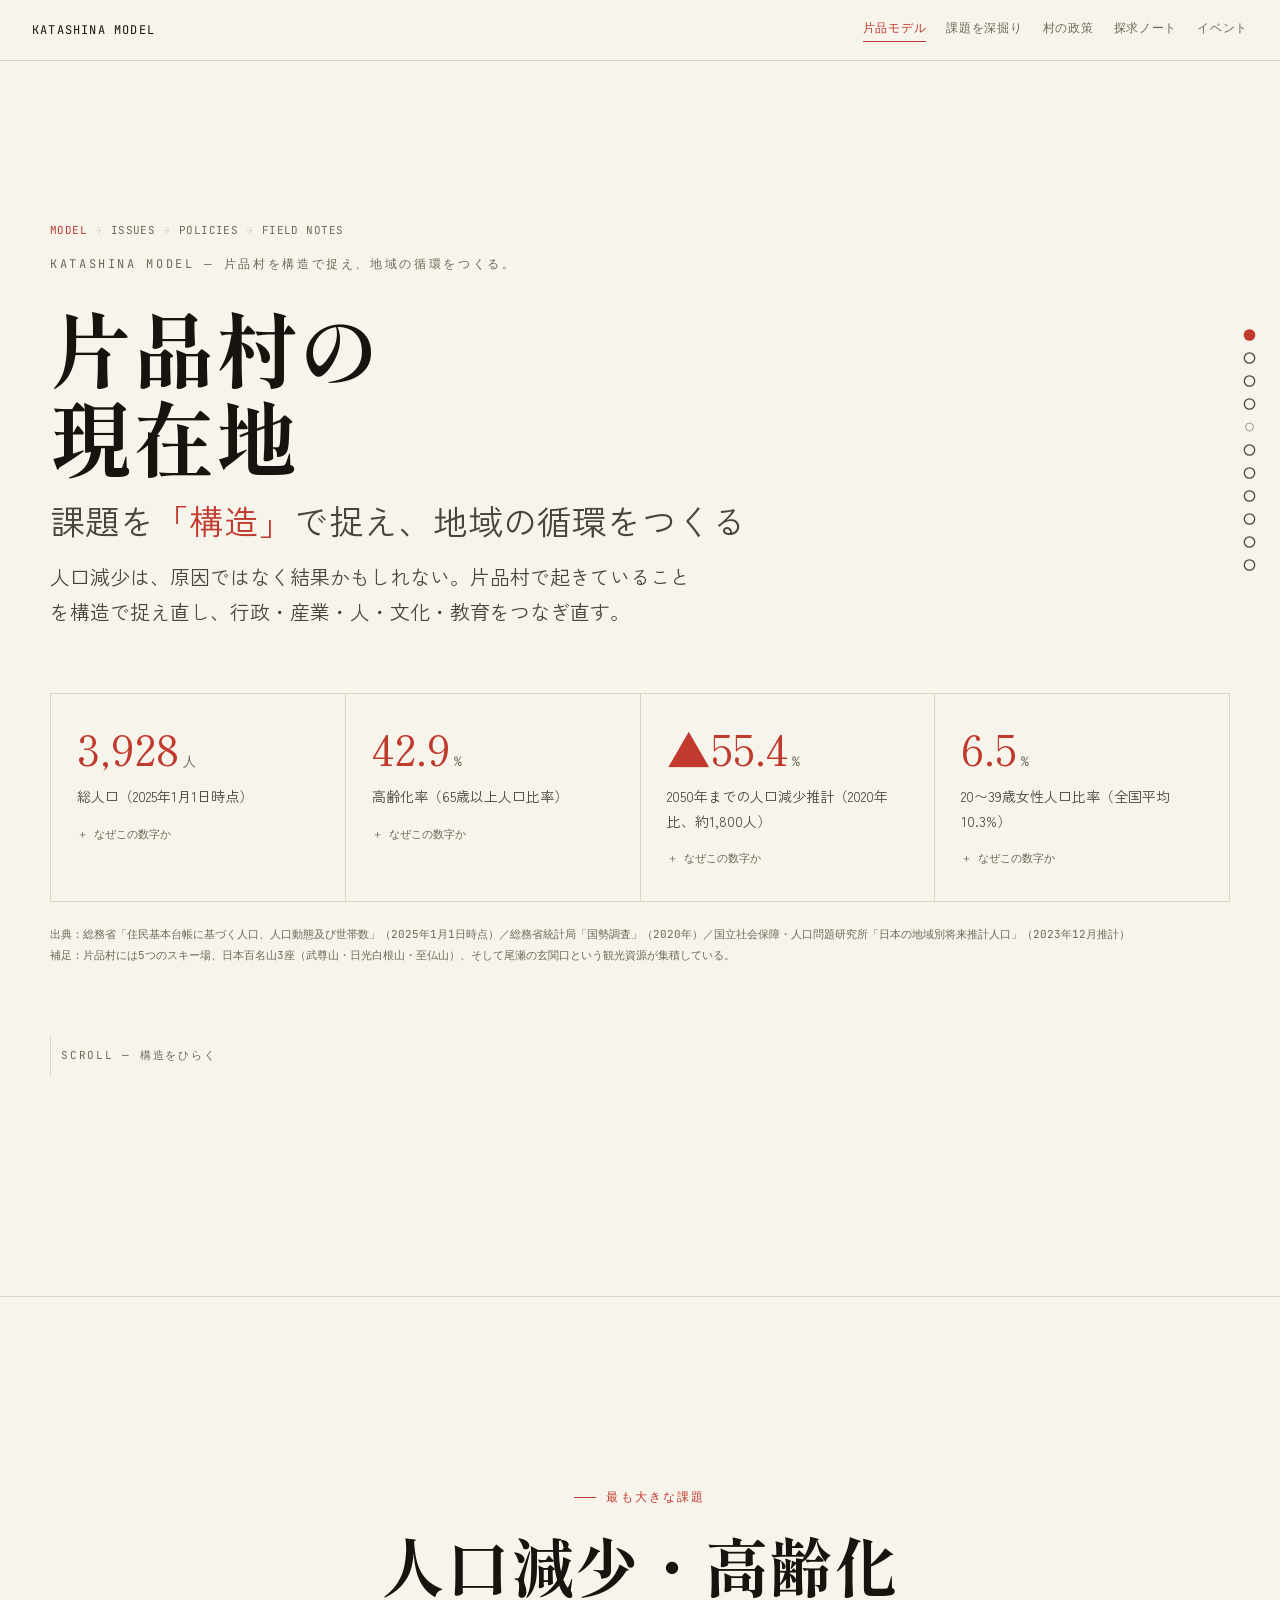
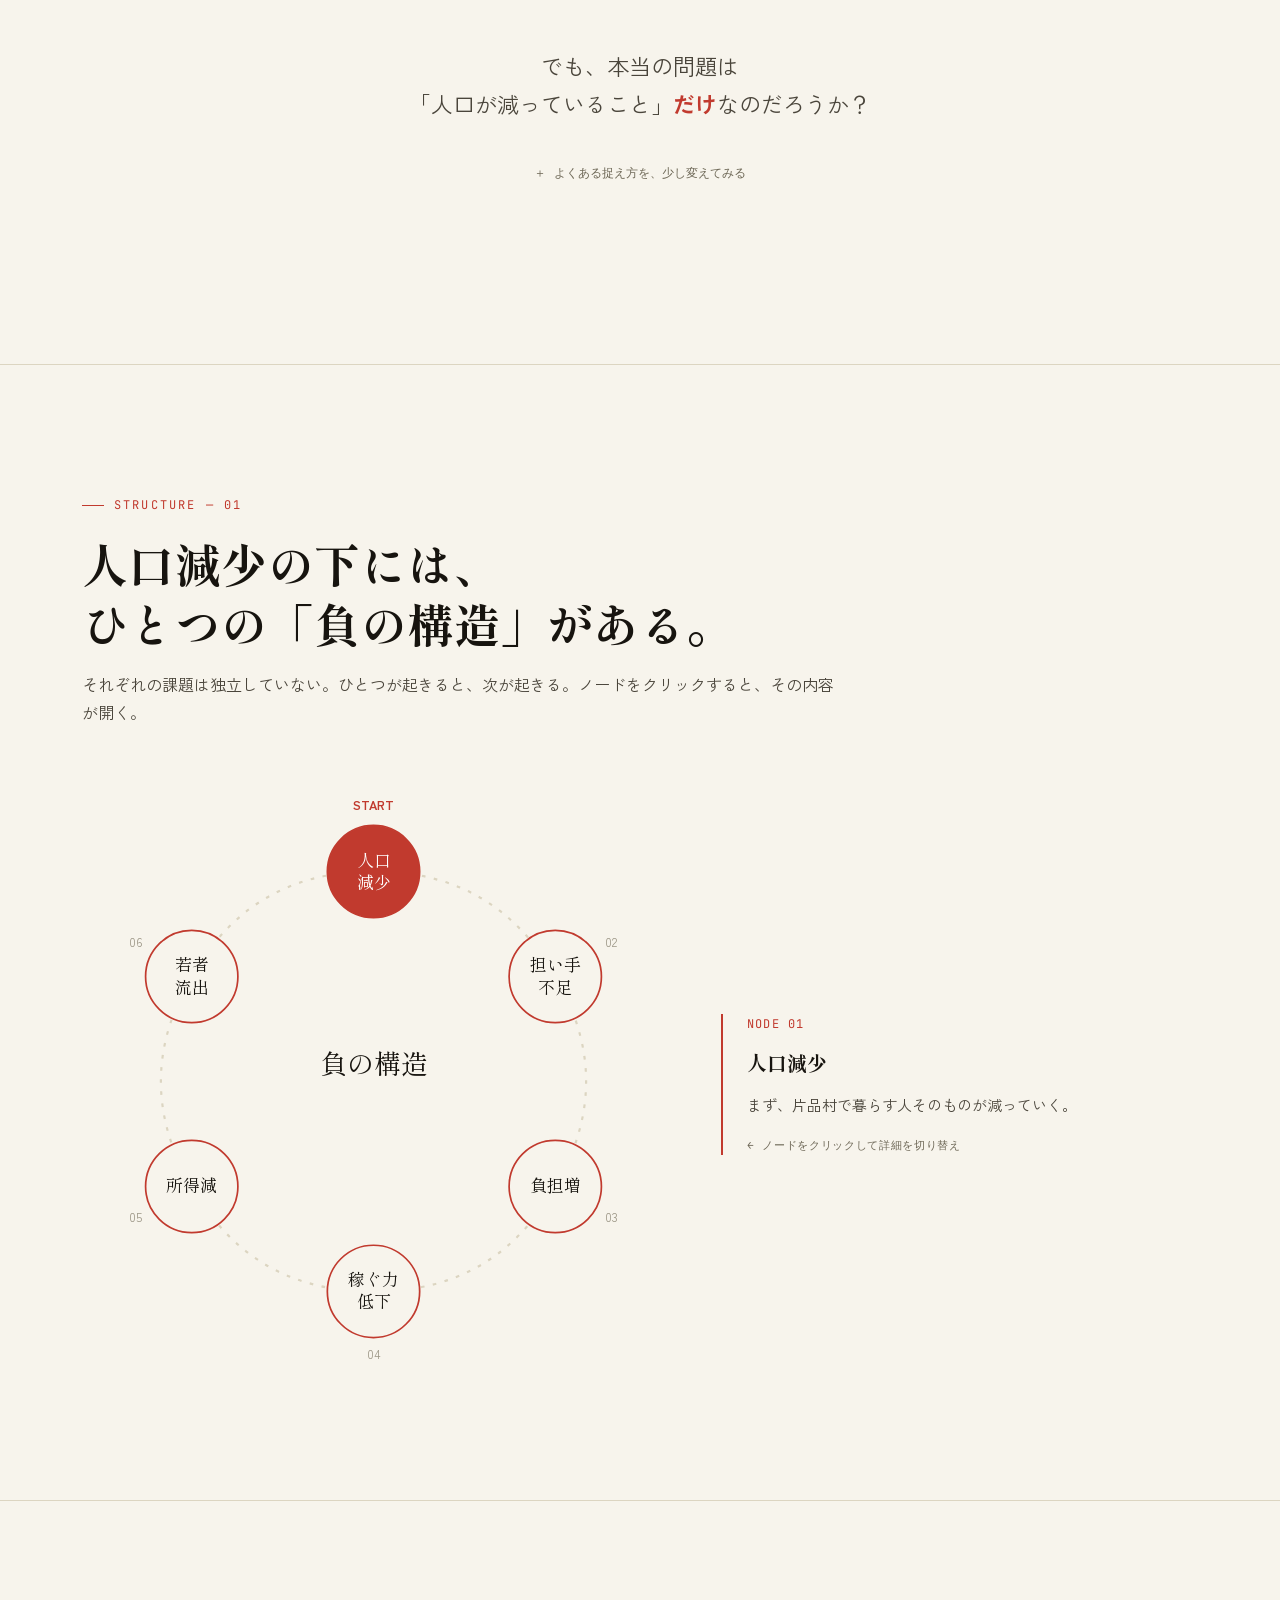
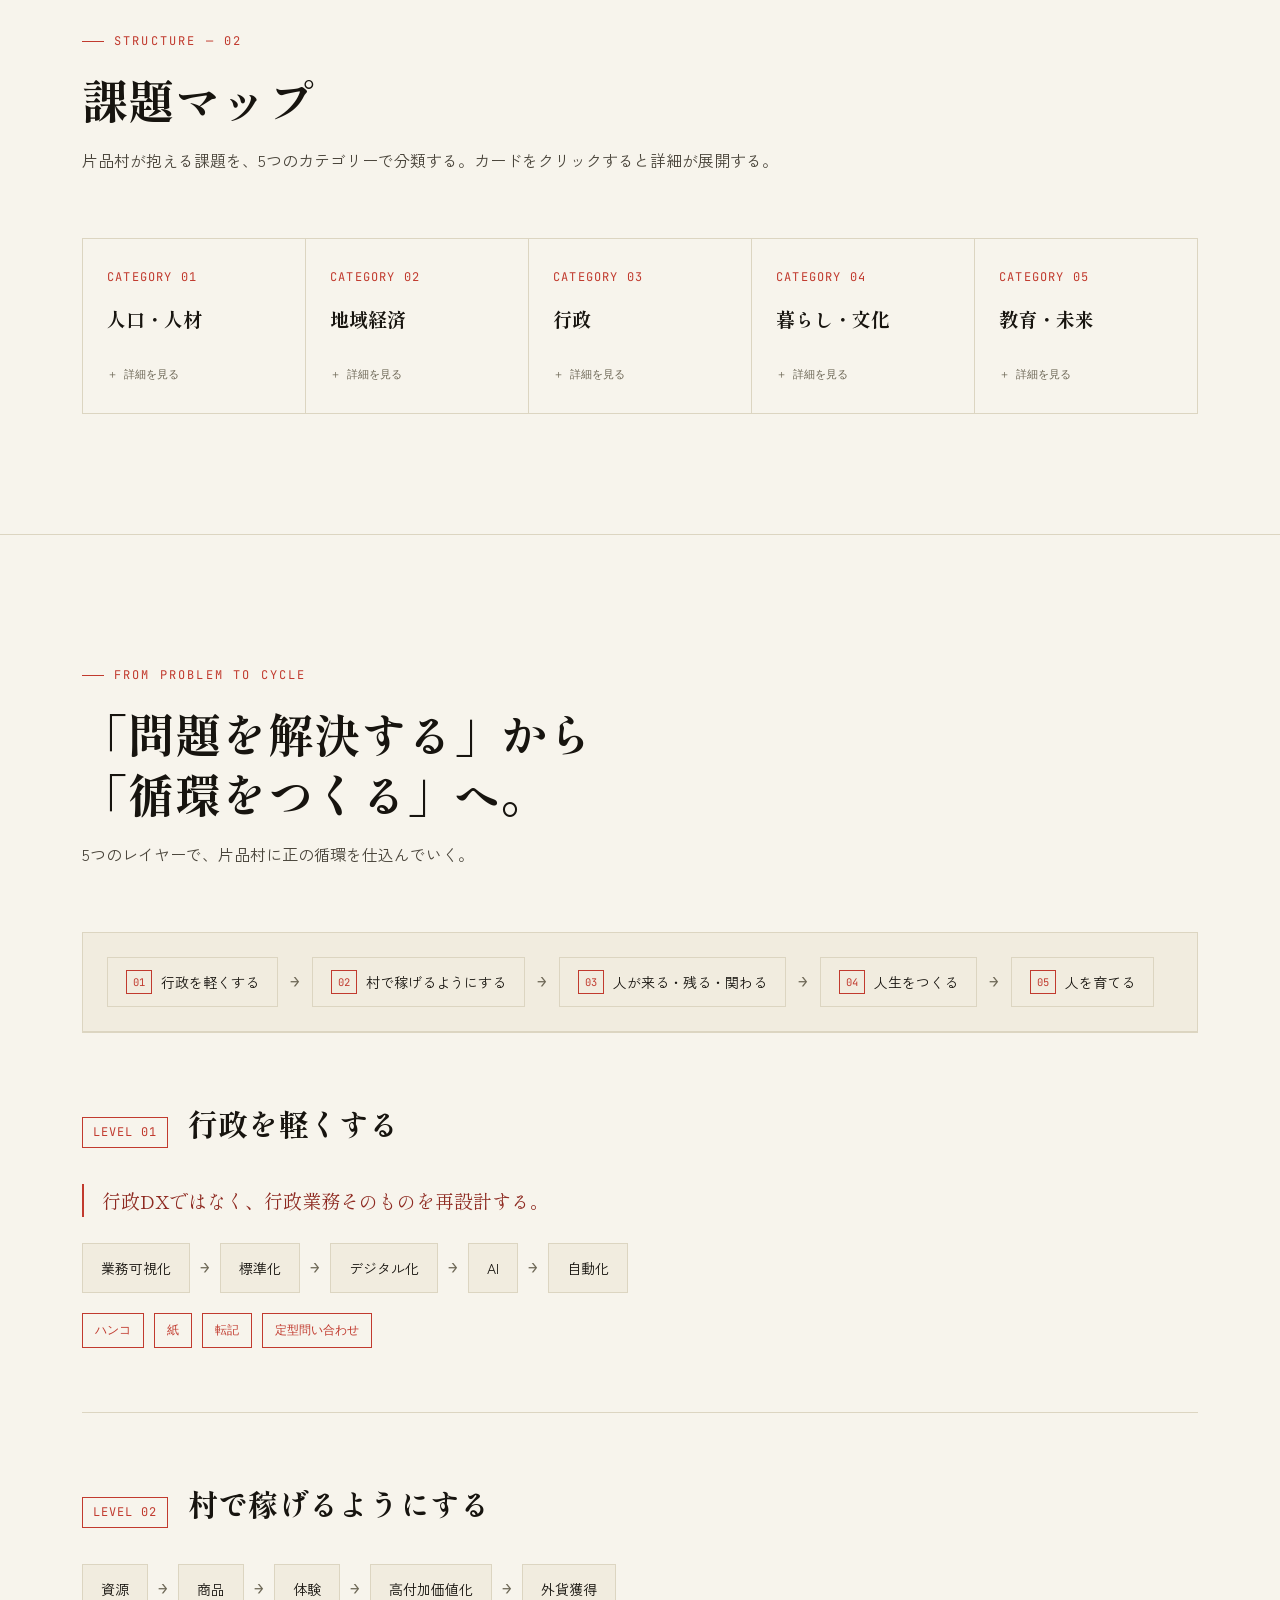
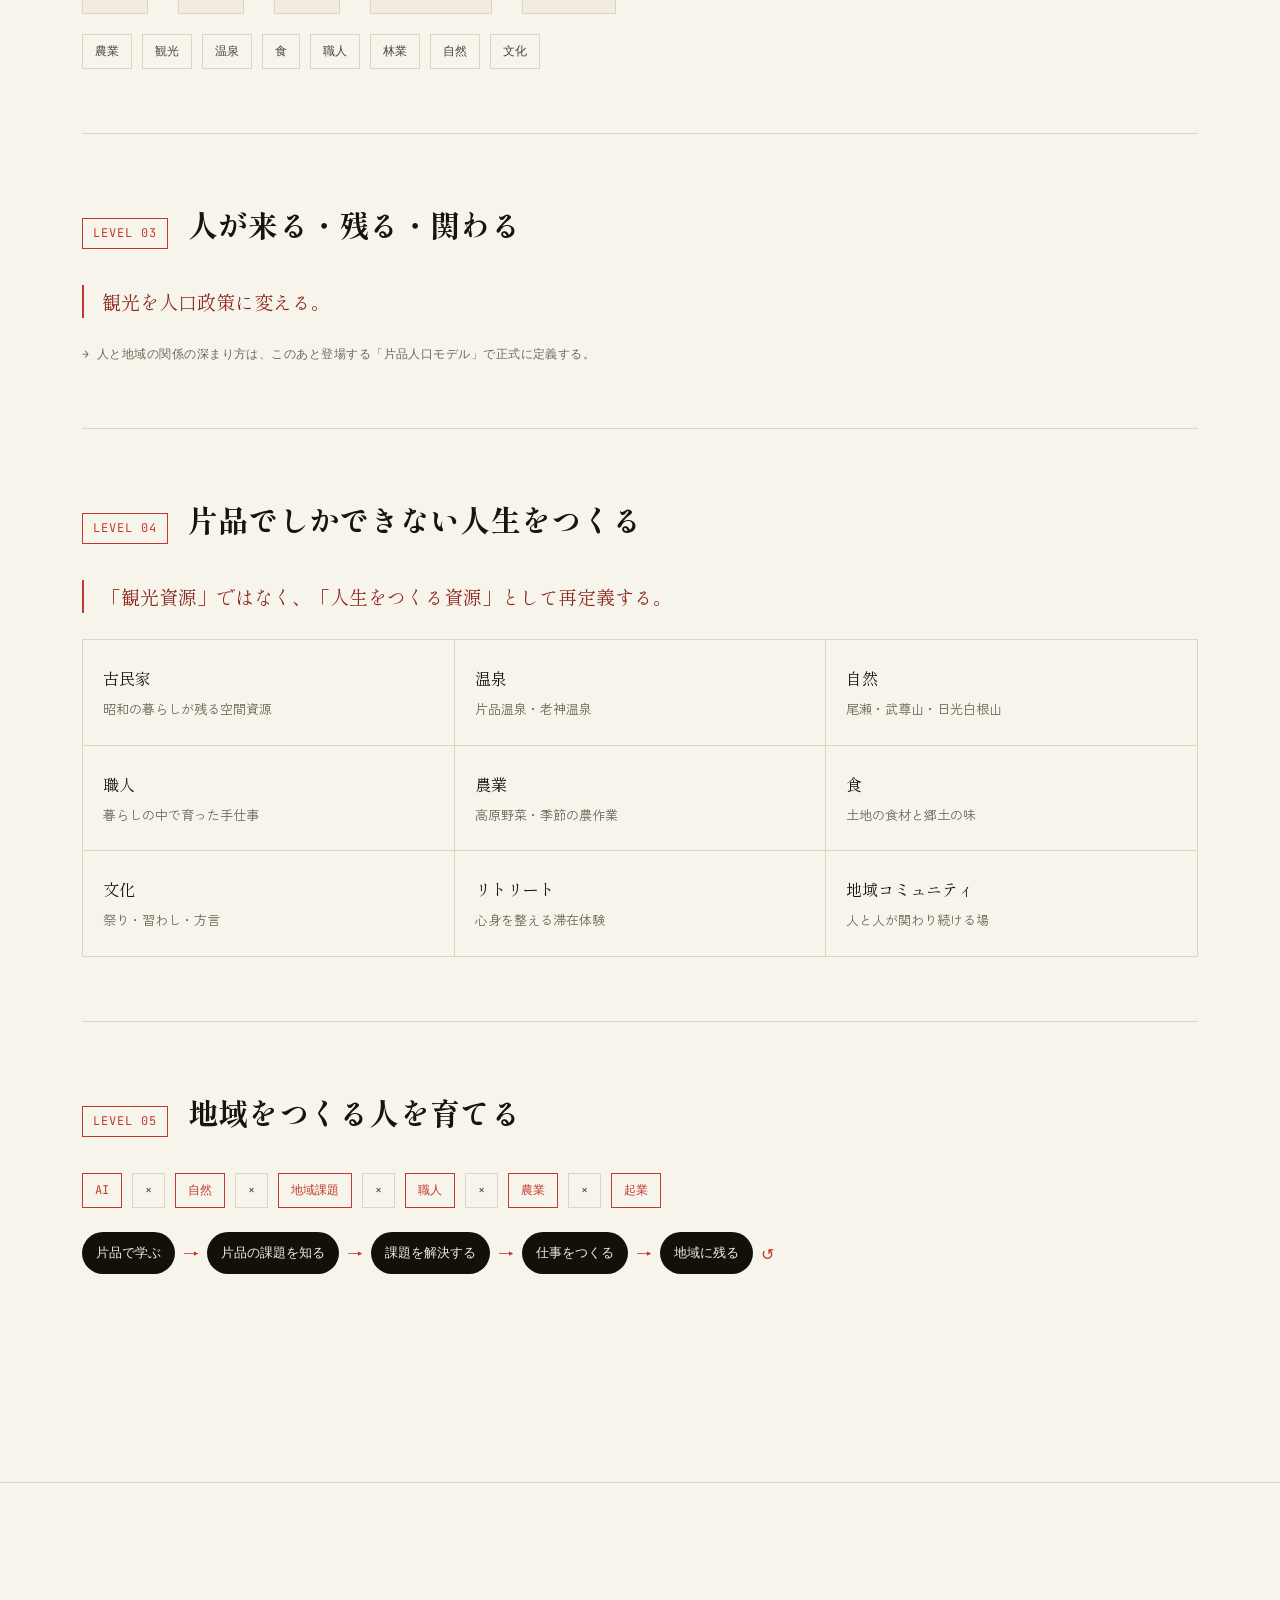
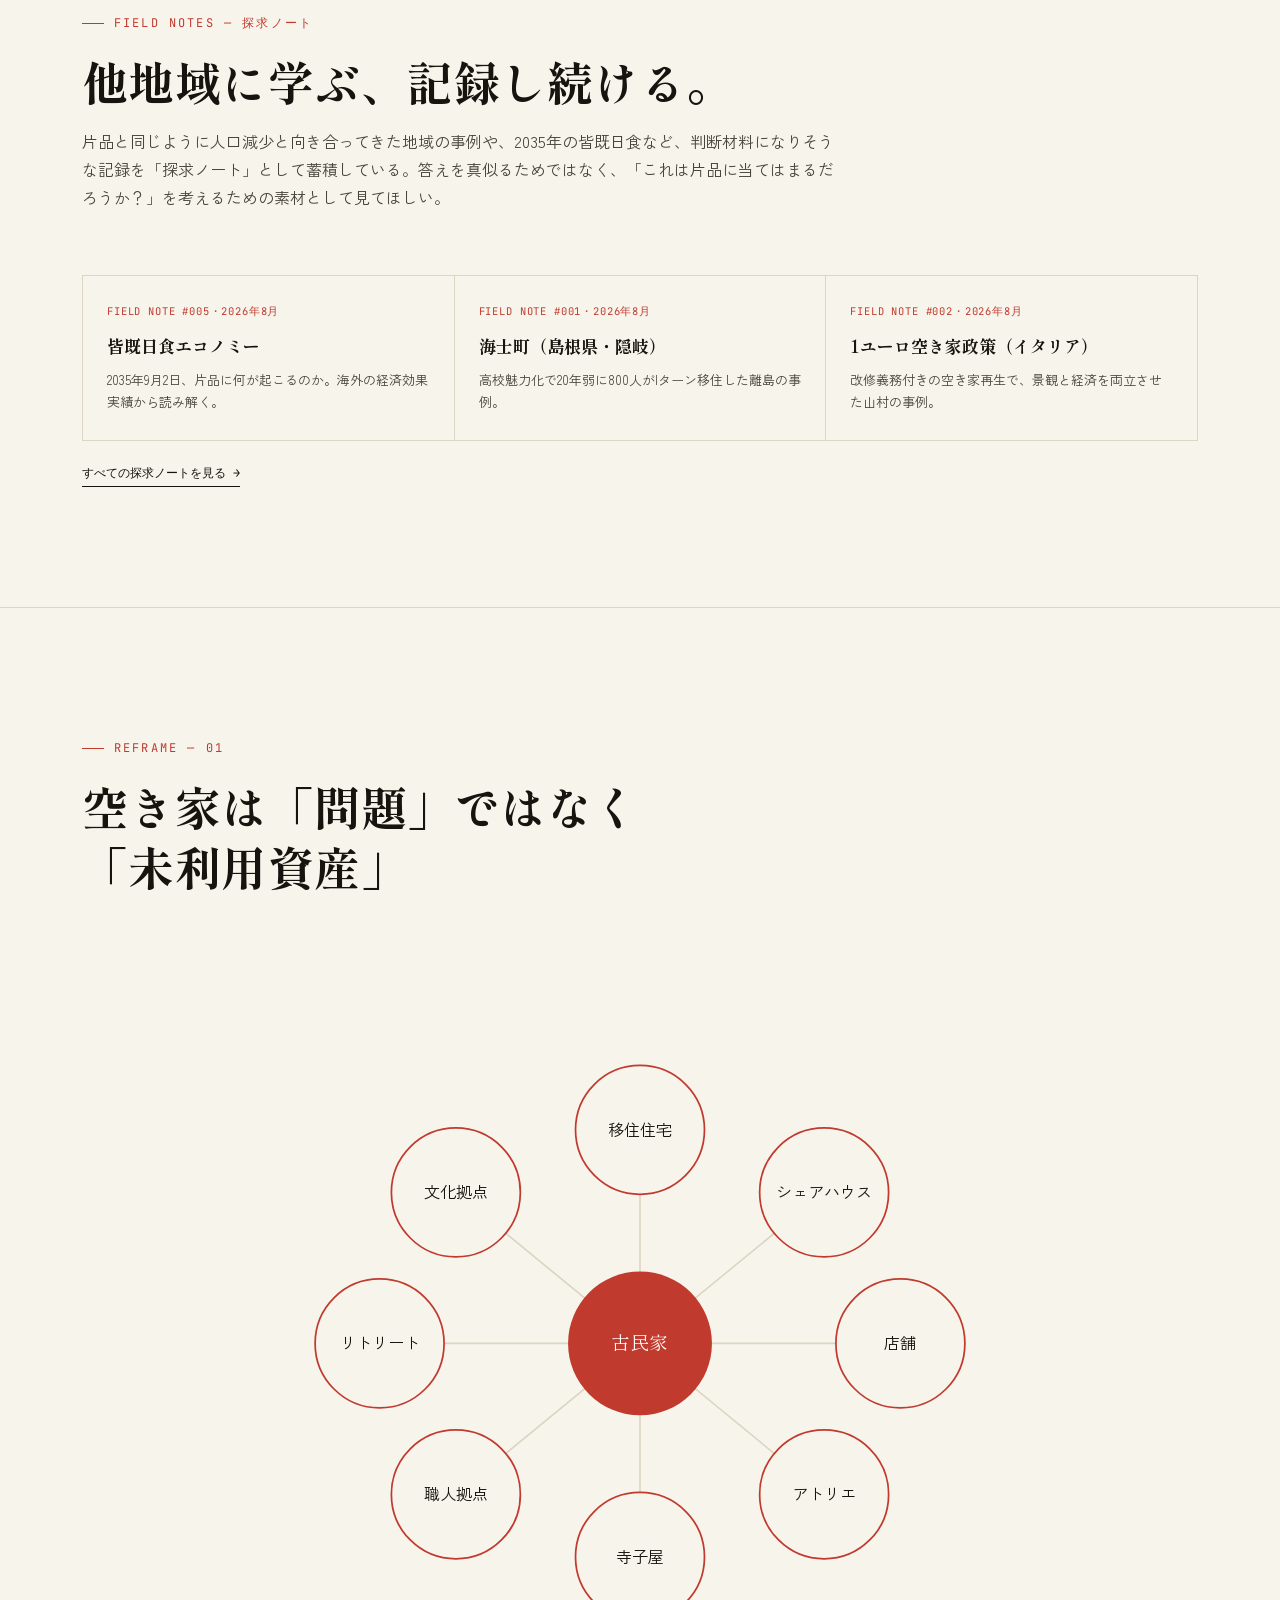
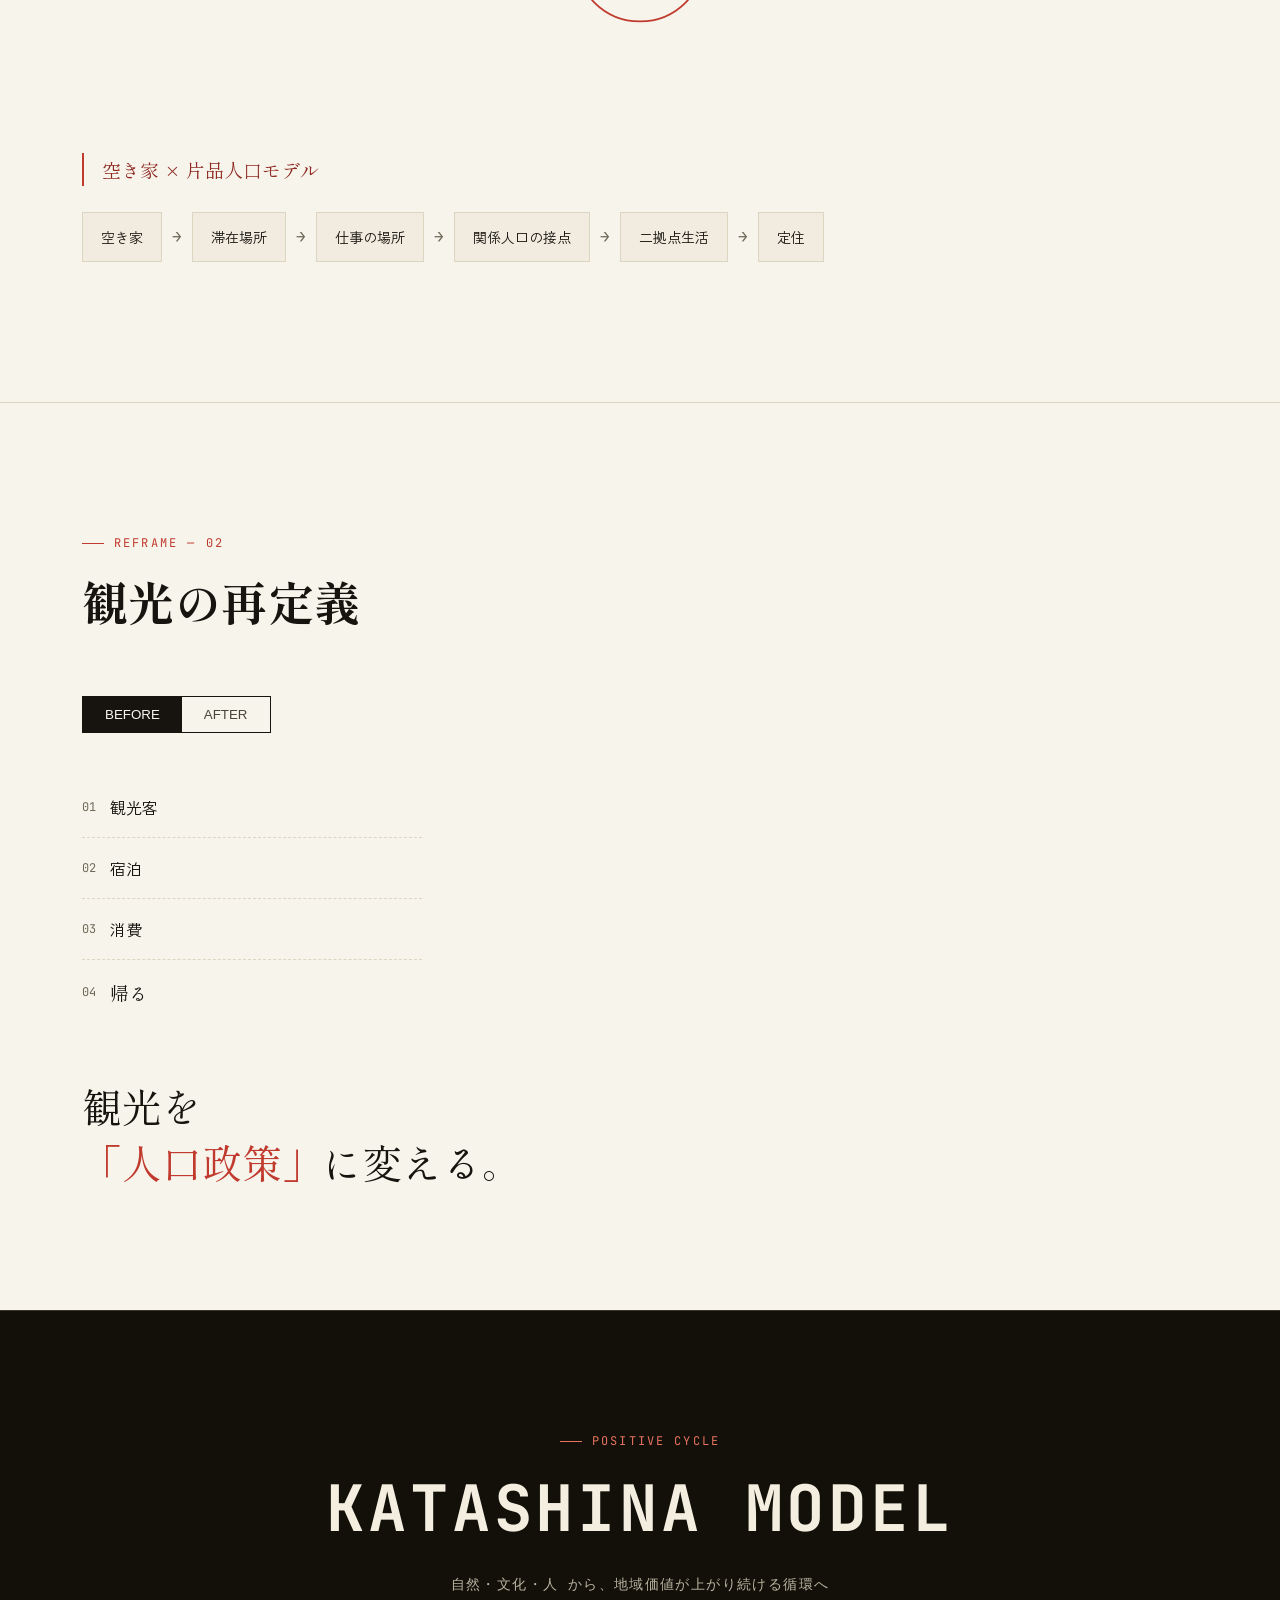
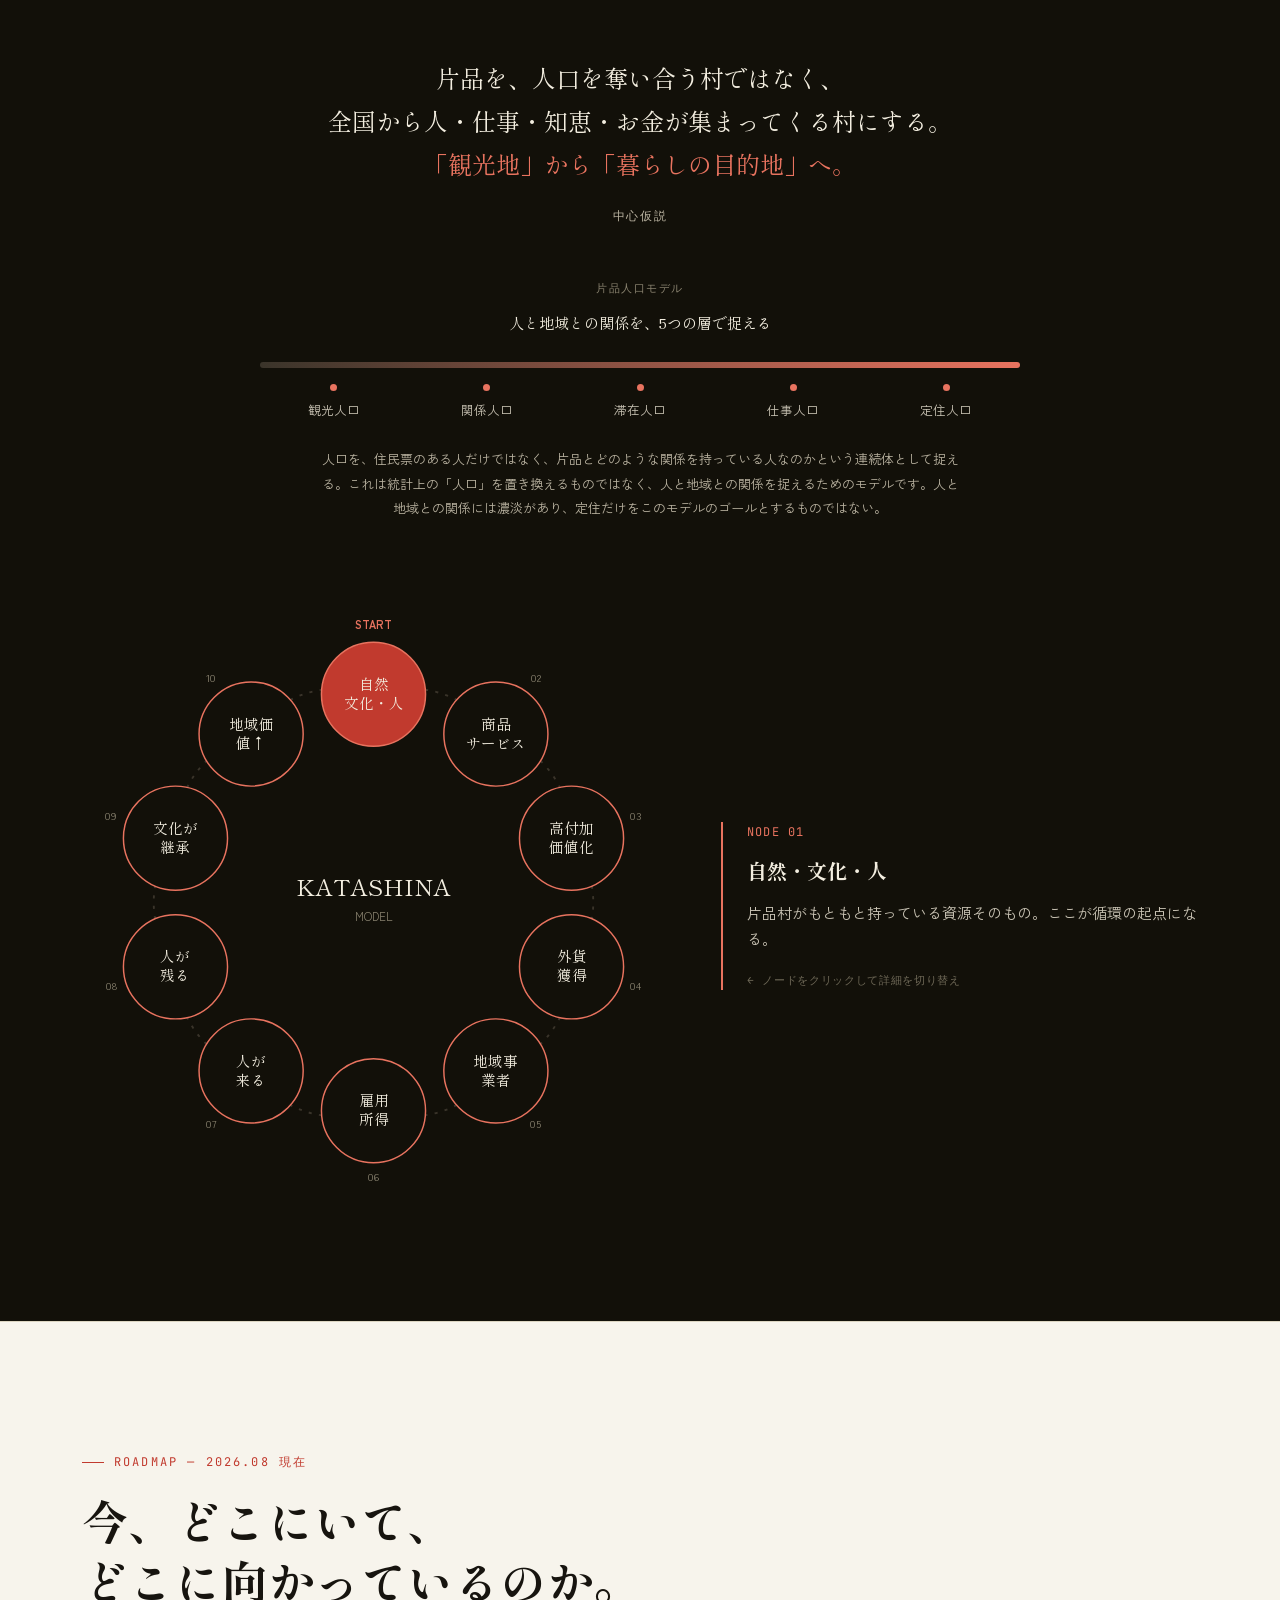
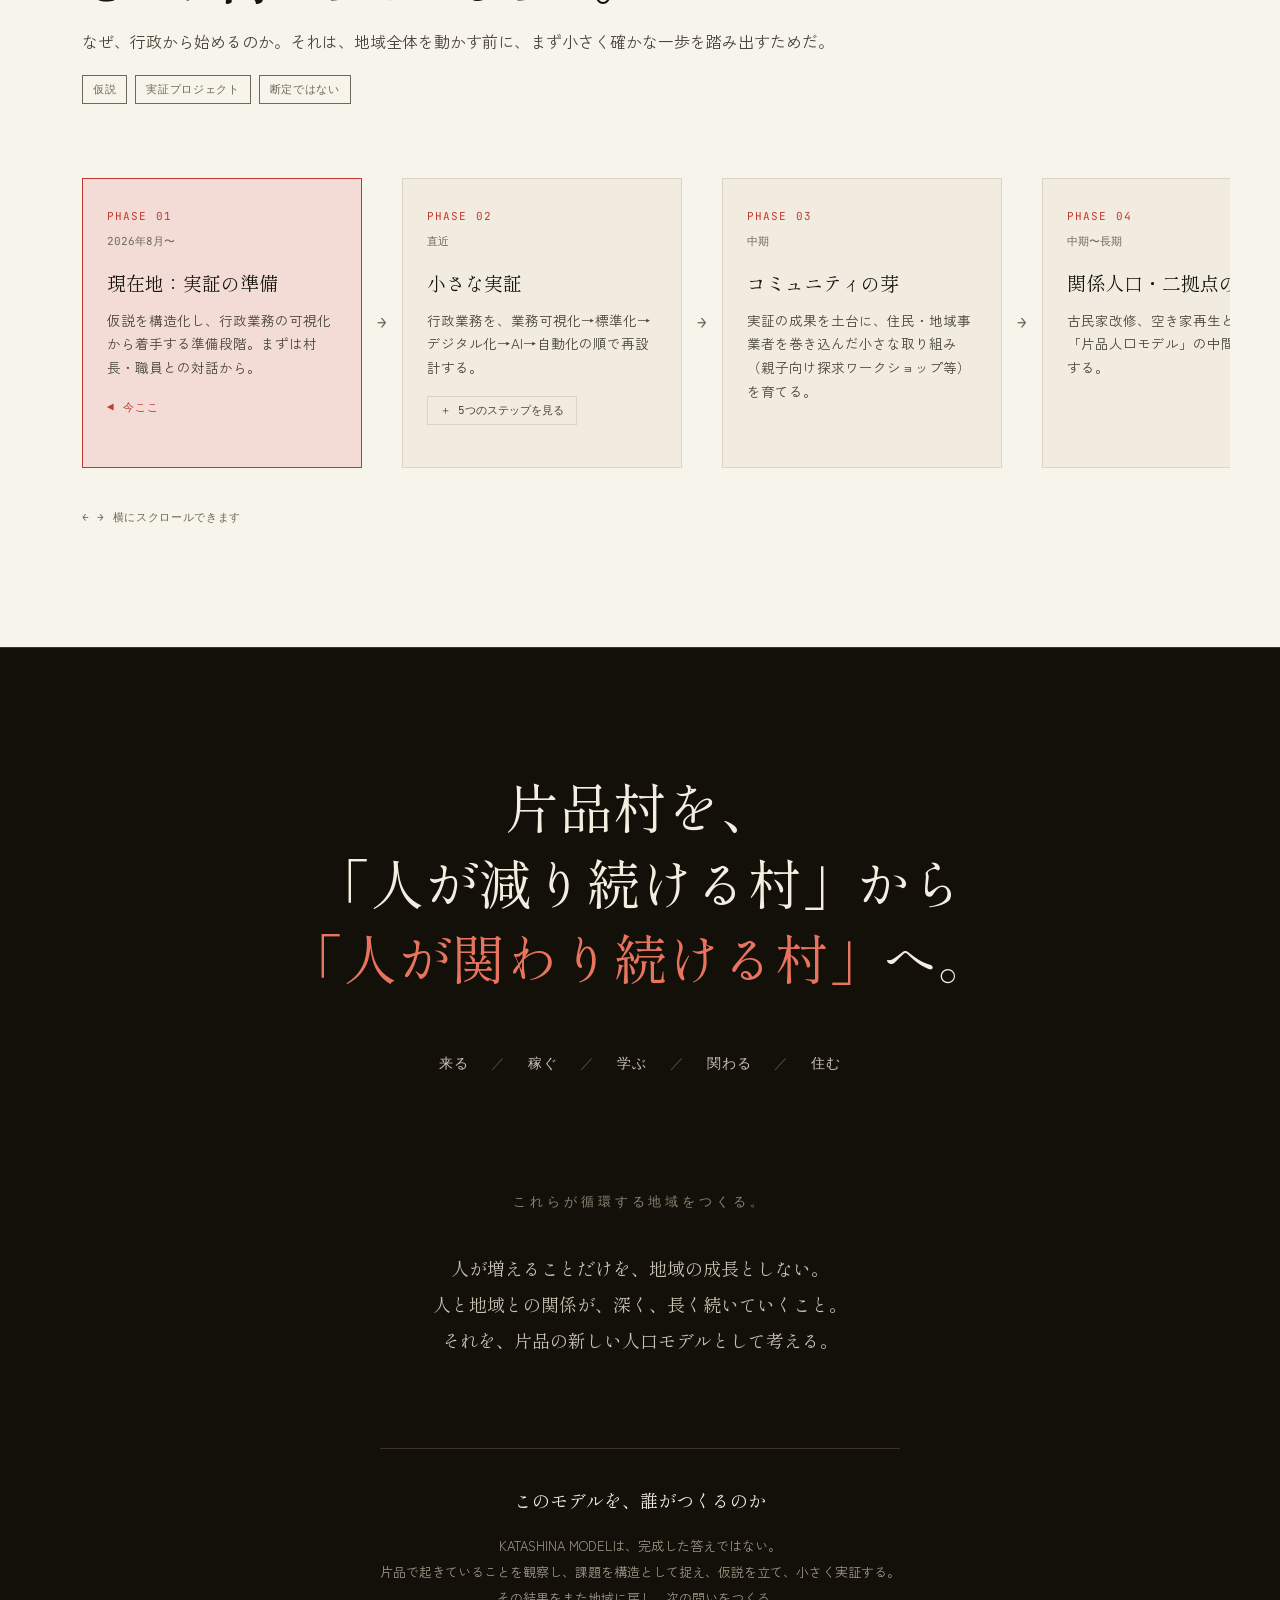
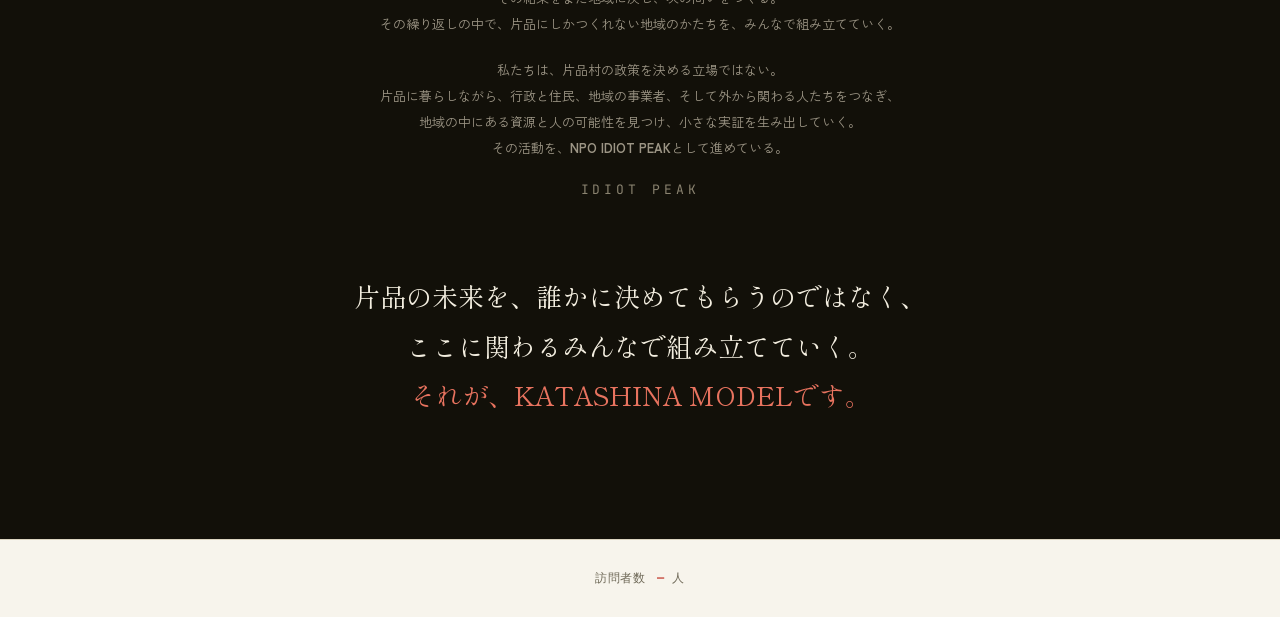
==== commit 08afb6d2: "Add events calendar (events.html + events.json), add イベント to nav across all pages" ====
--- a/index.html
+++ b/index.html
@@ -7,7 +7,7 @@
 <link rel="preconnect" href="https://fonts.googleapis.com">
 <link rel="preconnect" href="https://fonts.gstatic.com" crossorigin>
 <link href="https://fonts.googleapis.com/css2?family=Shippori+Mincho:wght@400;500;600;700;800&family=Zen+Kaku+Gothic+New:wght@300;400;500;700;900&family=JetBrains+Mono:wght@400;500;600&display=swap" rel="stylesheet">
-<link rel="stylesheet" href="style.css?v=9">
+<link rel="stylesheet" href="style.css?v=10">
 <noscript><style>.reveal{opacity:1!important; transform:none!important;}</style></noscript>
 </head>
 <body>
@@ -19,6 +19,7 @@
     <a class="nav-link" href="issues.html">課題を深掘り</a>
     <a class="nav-link" href="policies.html">村の政策</a>
     <a class="nav-link" href="field-notes.html">探求ノート</a>
+    <a class="nav-link" href="events.html">イベント</a>
   </div>
 </header>
 
@@ -703,13 +704,23 @@
   {short:'地域価値↑', title:'地域価値が上がる', desc:'文化と経済が両輪で回り、村そのものの価値が上がる。'},
 ], {size:560, radius:200, nodeR:50, centerTitle:'KATASHINA', centerSub:'MODEL', arrowColor:'#6B5F4E', badgeColor:'#8A8370', startColor:'#E8735F', nodeFill:'#121009', nodeStroke:'#E8735F', subColor:'#8A8370'});
 
-/* ---------------- visitor counter (footer) ---------------- */
+/* ---------------- visitor counter (footer, unique per browser) ---------------- */
 (function(){
   const el = document.getElementById('visitor-count');
   if(!el) return;
-  fetch('https://countapi.mileshilliard.com/api/v1/hit/katashina-model-nack3827-site-visits')
+  const KEY = 'katashina-model-nack3827-site-visits';
+  const VISITED_FLAG = 'katashina_model_visited';
+  let alreadyVisited = false;
+  try { alreadyVisited = !!localStorage.getItem(VISITED_FLAG); } catch(e) {}
+  const endpoint = alreadyVisited
+    ? `https://countapi.mileshilliard.com/api/v1/get/${KEY}`
+    : `https://countapi.mileshilliard.com/api/v1/hit/${KEY}`;
+  fetch(endpoint)
     .then(r => r.json())
-    .then(data => { el.textContent = Number(data.value).toLocaleString('ja-JP'); })
+    .then(data => {
+      el.textContent = Number(data.value).toLocaleString('ja-JP');
+      if(!alreadyVisited){ try { localStorage.setItem(VISITED_FLAG, '1'); } catch(e) {} }
+    })
     .catch(() => { el.textContent = '—'; });
 })();
 document.querySelectorAll('.rm-card .rm-toggle').forEach(btn=>{
--- a/style.css
+++ b/style.css
@@ -478,3 +478,35 @@
 .site-footer{border-top:1px solid var(--line); padding:28px 0; background:var(--bg);}
 .visitor-counter{text-align:center; font-family:var(--mono); font-size:12px; color:var(--muted); letter-spacing:.04em;}
 .visitor-counter #visitor-count{color:var(--red); font-weight:600;}
+
+/* ---------- events calendar (events.html) ---------- */
+.cal-header{display:flex; align-items:center; justify-content:space-between; margin:36px 0 20px; flex-wrap:wrap; gap:14px;}
+.cal-title{font-family:var(--serif); font-size:24px;}
+.cal-nav{display:flex; align-items:center; gap:10px;}
+.cal-nav button{font-family:var(--mono); font-size:12px; border:1px solid var(--line); background:var(--bg); padding:8px 14px; cursor:pointer; color:var(--ink-soft); transition:all .2s ease;}
+.cal-nav button:hover{border-color:var(--red); color:var(--red);}
+.cal-nav .cal-today{border-color:var(--ink);}
+.cal-grid{display:grid; grid-template-columns:repeat(7,1fr); gap:1px; background:var(--line); border:1px solid var(--line);}
+.cal-dow{background:var(--bg-warm); padding:10px 0; text-align:center; font-family:var(--mono); font-size:11px; color:var(--muted);}
+.cal-cell{background:var(--bg); min-height:84px; padding:8px; position:relative;}
+@media (max-width:640px){ .cal-cell{min-height:56px; padding:5px;} }
+.cal-cell.empty{background:var(--bg-warm);}
+.cal-cell .cal-daynum{font-family:var(--mono); font-size:12px; color:var(--muted);}
+.cal-cell.is-today .cal-daynum{color:#fff; background:var(--red); border-radius:50%; display:inline-flex; align-items:center; justify-content:center; width:20px; height:20px;}
+.cal-cell.has-event{cursor:pointer;}
+.cal-cell.has-event:hover{background:var(--bg-warm);}
+.cal-event-dot{width:6px; height:6px; border-radius:50%; background:var(--red); position:absolute; bottom:10px; left:8px;}
+.cal-event-label{font-size:10.5px; color:var(--red); position:absolute; bottom:8px; left:18px; right:6px; overflow:hidden; text-overflow:ellipsis; white-space:nowrap;}
+@media (max-width:640px){ .cal-event-label{display:none;} .cal-event-dot{left:50%; transform:translateX(-50%); bottom:6px;} }
+.cal-empty-msg{font-size:14px; color:var(--muted); margin-top:20px;}
+.cal-next-link{margin-top:10px; font-size:13px;}
+.cal-next-link a{color:var(--ink); border-bottom:1px solid var(--ink); text-decoration:none;}
+.cal-next-link a:hover{color:var(--red); border-color:var(--red);}
+.agenda-list{margin-top:60px;}
+.agenda-item{display:flex; gap:20px; padding:20px 0; border-top:1px dashed var(--line);}
+.agenda-item:first-child{border-top:none;}
+.agenda-date{font-family:var(--mono); font-size:12px; color:var(--red); flex-shrink:0; width:110px;}
+.agenda-body h4{font-family:var(--serif); font-size:16px; margin-bottom:6px;}
+.agenda-body p{font-size:13.5px; color:var(--ink-soft); line-height:1.8;}
+.agenda-cat{display:inline-block; font-family:var(--mono); font-size:10.5px; color:var(--muted); border:1px solid var(--line); padding:2px 8px; margin-bottom:8px;}
+.agenda-item.highlight{background:var(--bg-warm); transition:background .3s ease;}
